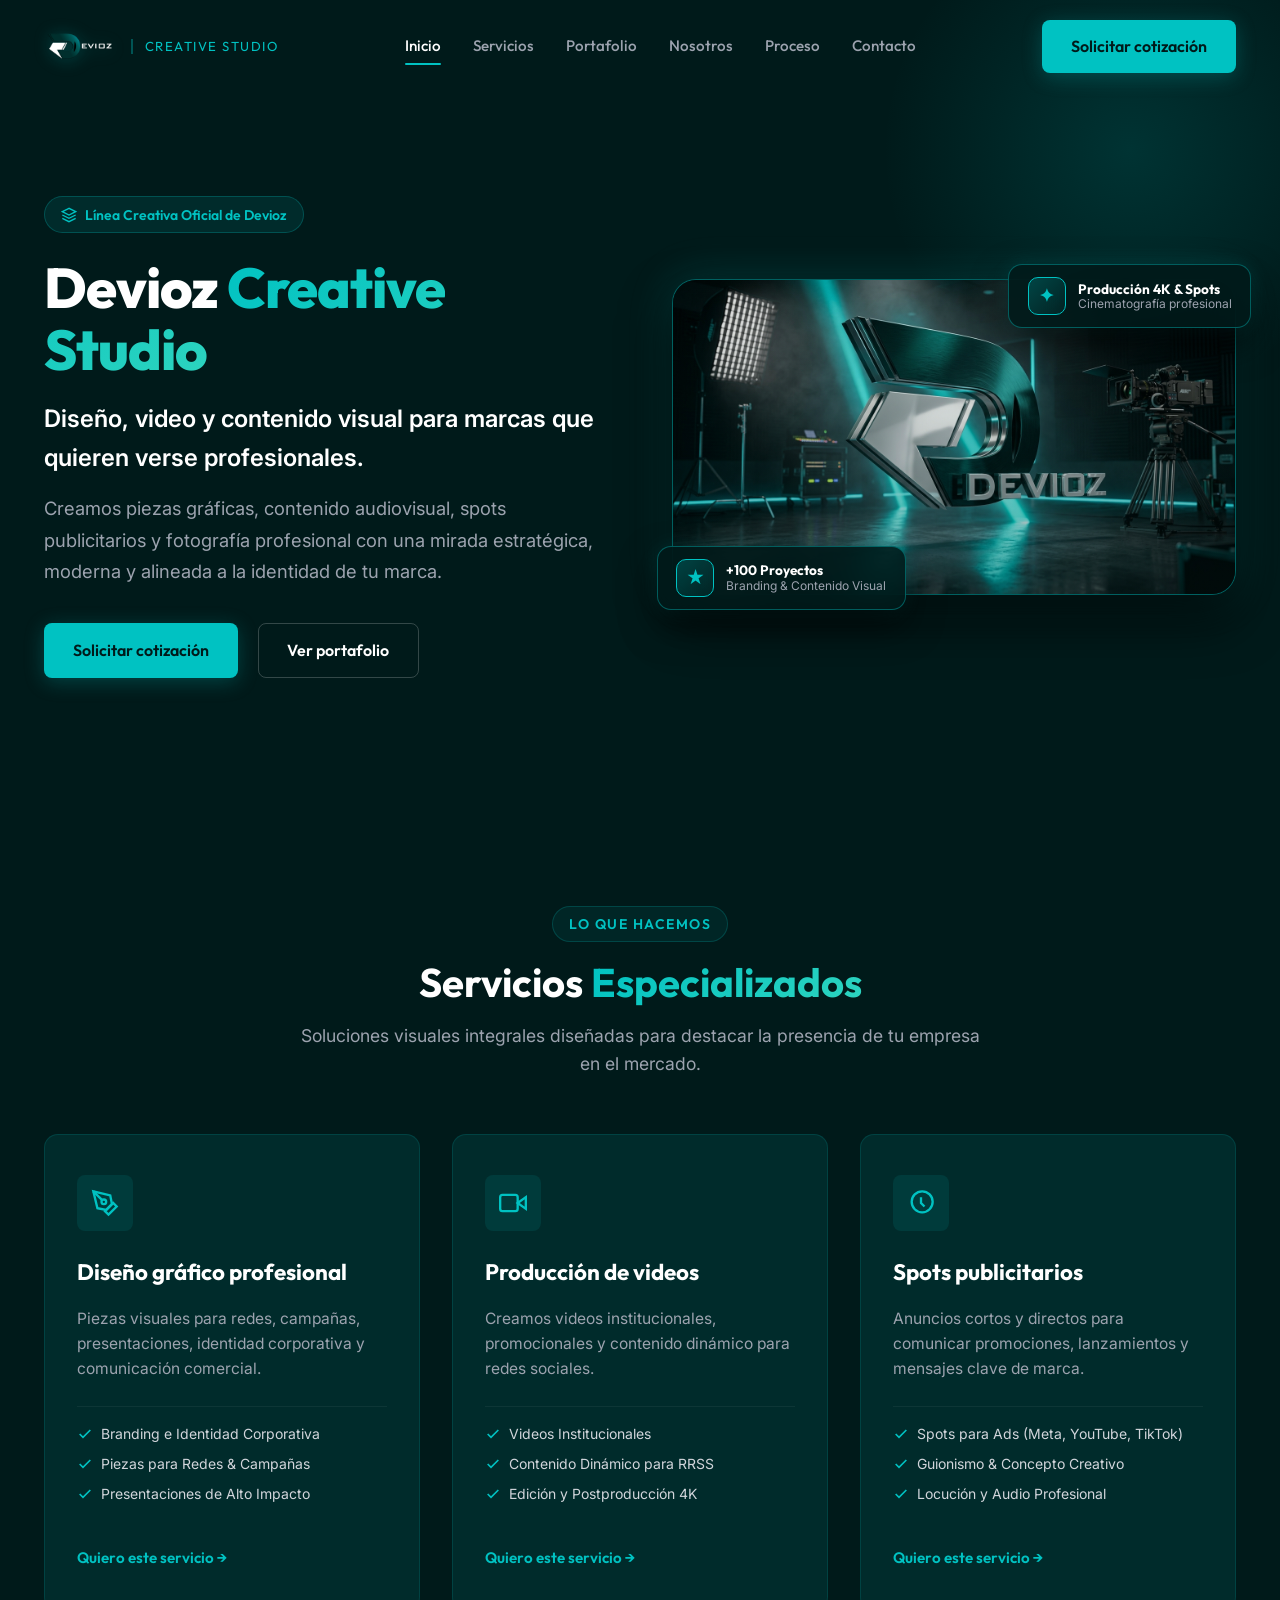
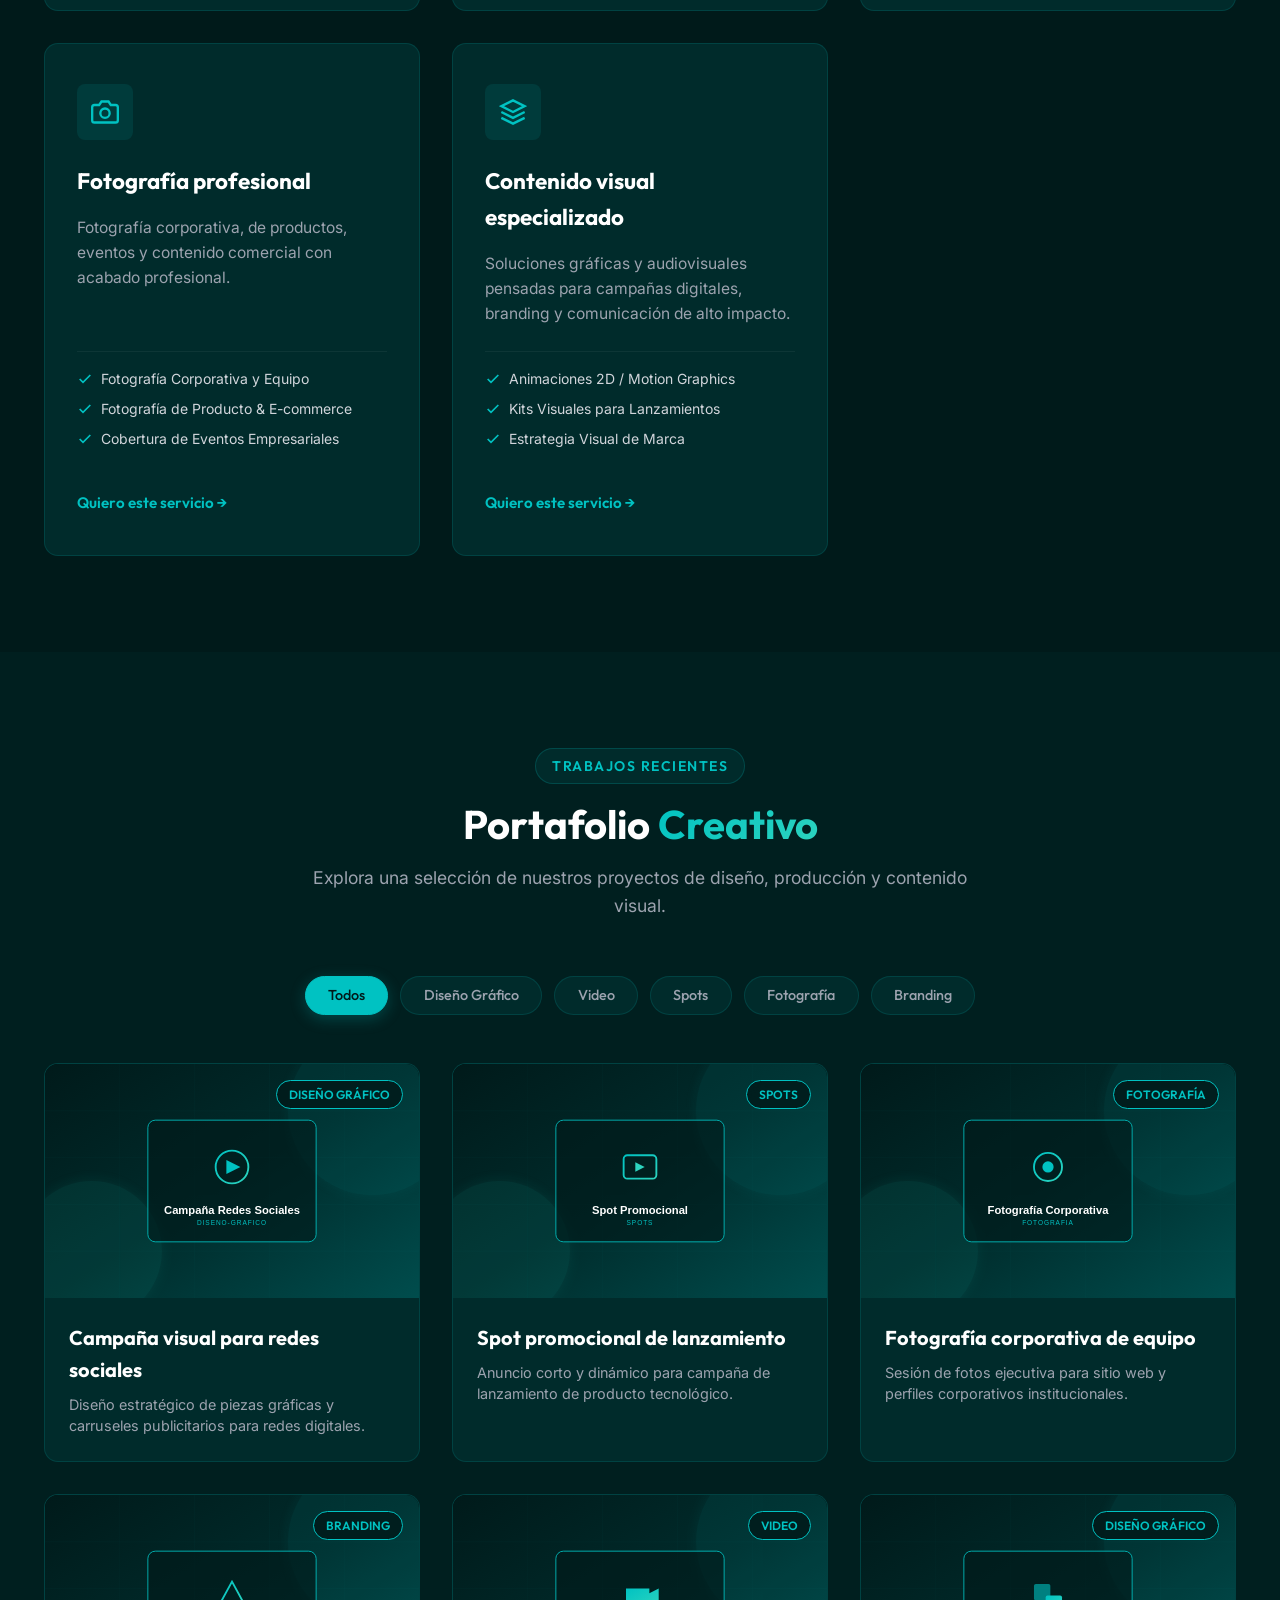
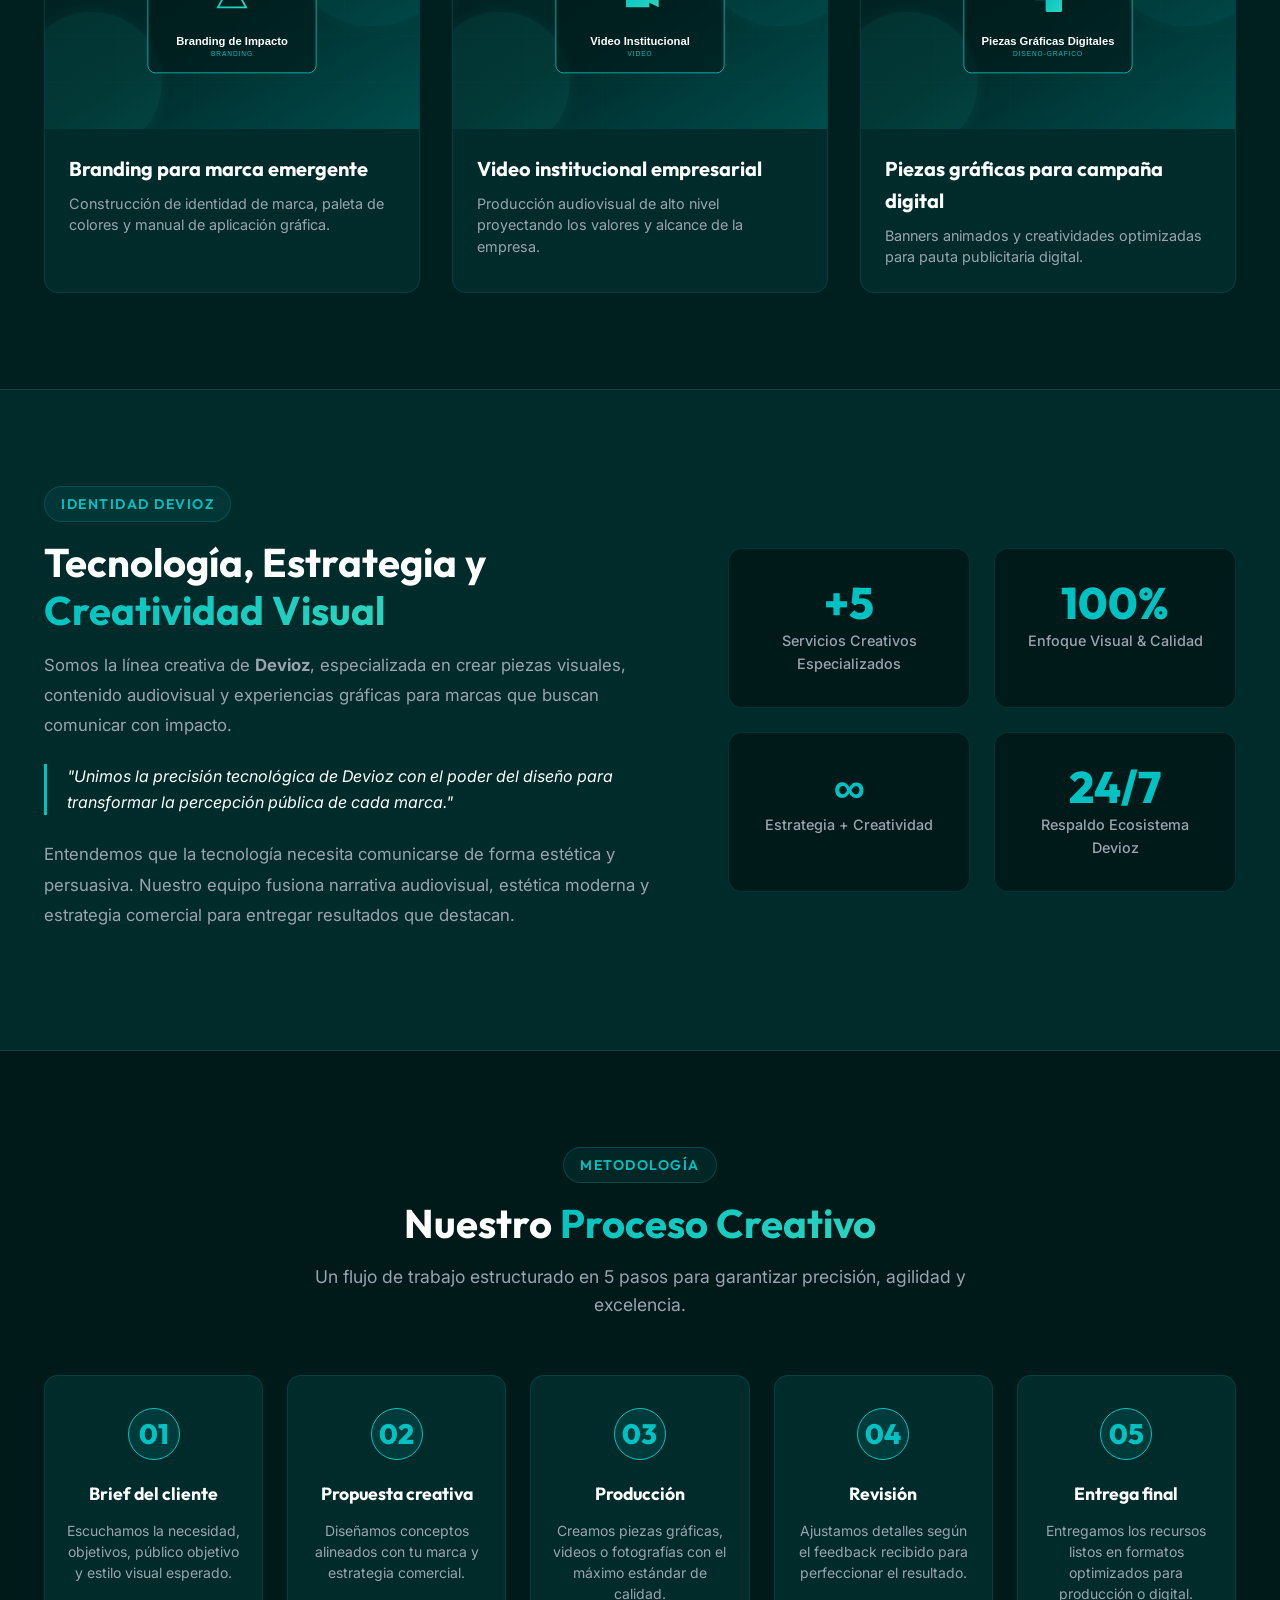
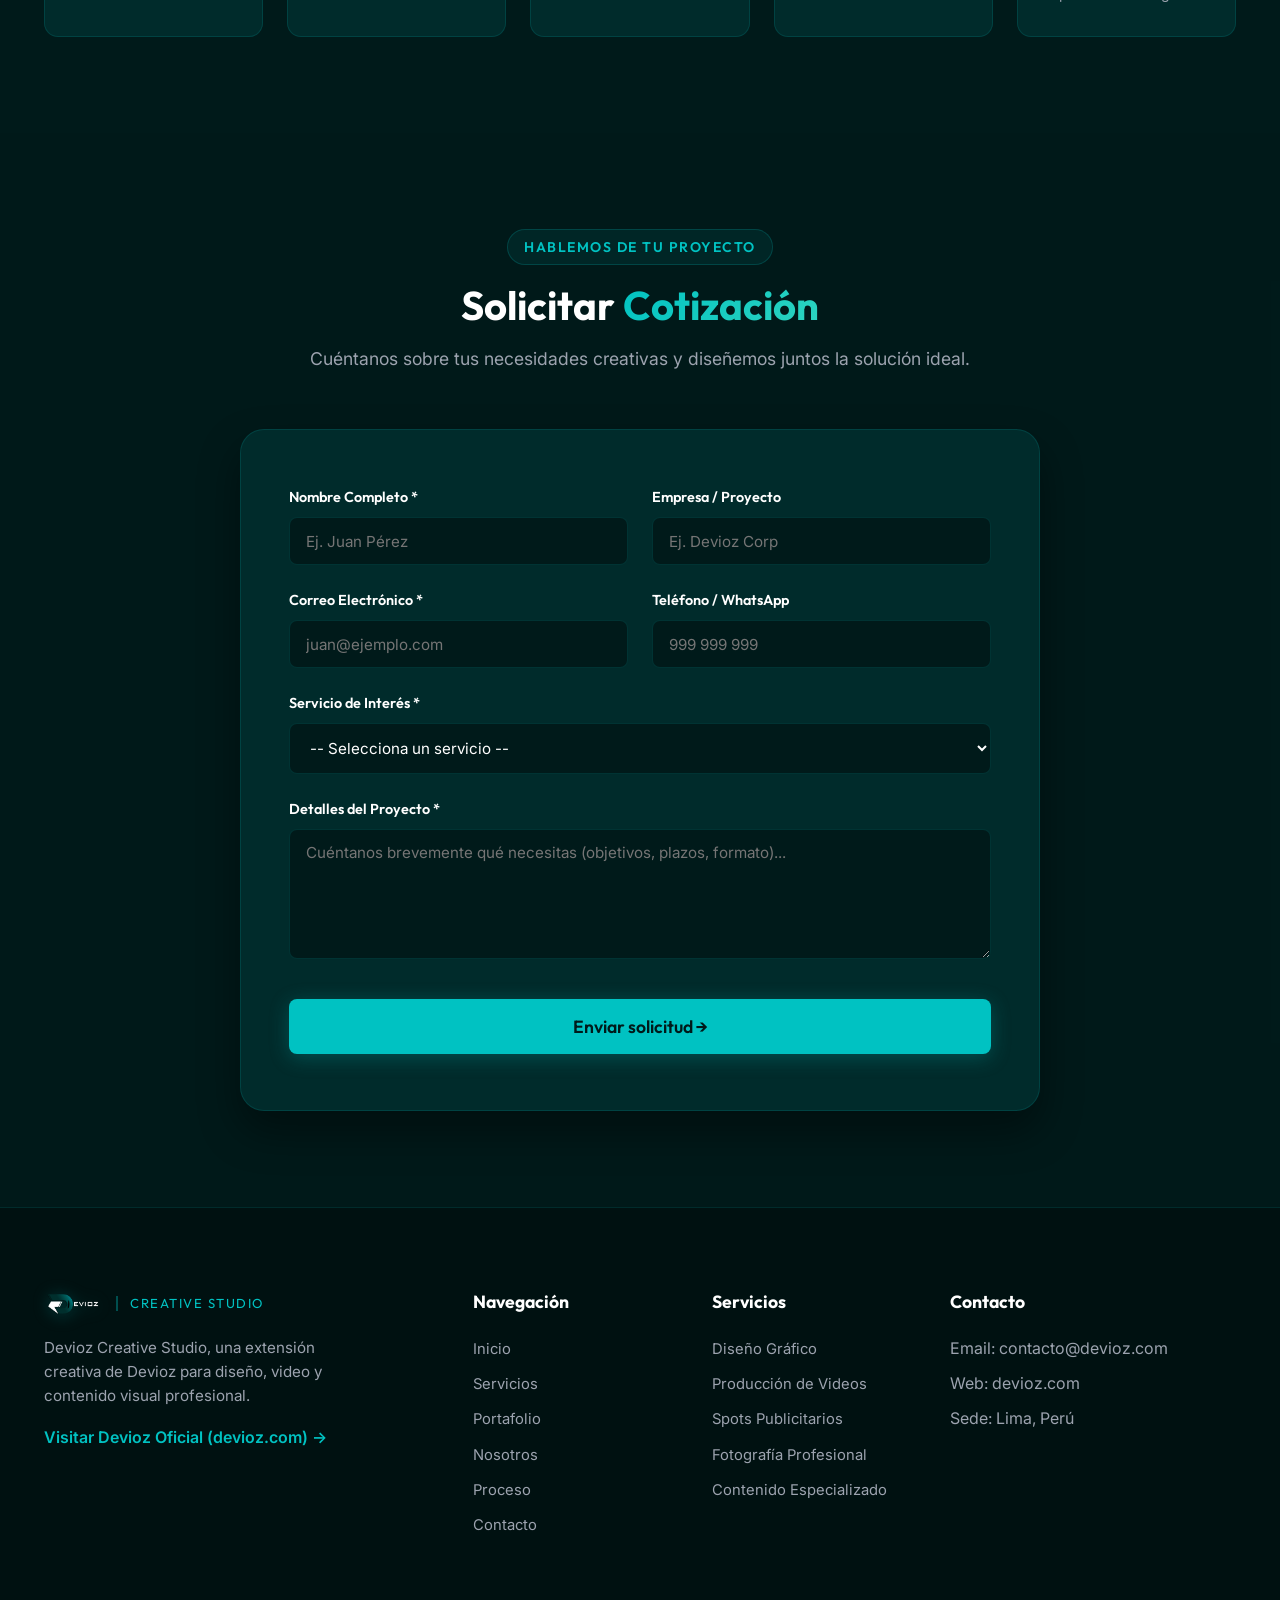
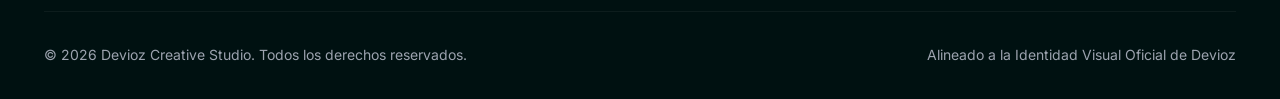
==== frontend/index.html @ a6c1cdb3 "feat: Initial commit - Devioz Creative Studio web platform, REST API and Admin panel" ====
<!DOCTYPE html>
<html lang="es">
<head>
  <meta charset="UTF-8">
  <meta name="viewport" content="width=device-width, initial-scale=1.0">
  <title>Devioz Creative Studio - Diseño, Video y Contenido Visual</title>

  <!-- SEO Meta Tags -->
  <meta name="description" content="Devioz Creative Studio: Línea creativa de Devioz especializada en diseño gráfico, producción de video, spots publicitarios y fotografía profesional para empresas.">
  <meta name="author" content="Devioz Creative Studio">
  
  <!-- Favicon -->
  <link rel="icon" type="image/png" href="assets/img/logo-devioz.png">
  <link rel="shortcut icon" type="image/png" href="assets/img/logo-devioz.png">
  <link rel="apple-touch-icon" href="assets/img/logo-devioz.png">

  <!-- Stylesheets -->
  <link rel="stylesheet" href="assets/css/style.css">
</head>
<body>

  <!-- HEADER / NAVEGACIÓN -->
  <header class="header" id="header">
    <div class="container nav-container">
      <a href="#inicio" class="logo" id="main-logo" aria-label="Devioz Creative Studio Inicio">
        <img src="assets/img/logo-devioz.png" alt="Devioz Logo" class="logo-img">
        <span class="logo-badge">Creative Studio</span>
      </a>

      <nav class="nav-menu" id="nav-menu">
        <a href="#inicio" class="nav-link active">Inicio</a>
        <a href="#servicios" class="nav-link">Servicios</a>
        <a href="#portafolio" class="nav-link">Portafolio</a>
        <a href="#nosotros" class="nav-link">Nosotros</a>
        <a href="#proceso" class="nav-link">Proceso</a>
        <a href="#contacto" class="nav-link">Contacto</a>
      </nav>

      <div class="nav-cta">
        <a href="#contacto" class="btn btn-primary" id="header-cta-btn">Solicitar cotización</a>
      </div>

      <button class="mobile-toggle" id="mobile-toggle" aria-label="Abrir menú de navegación" aria-expanded="false">
        &#9776;
      </button>
    </div>
  </header>

  <main>
    <!-- HERO PRINCIPAL -->
    <section class="hero" id="inicio">
      <div class="hero-glow"></div>
      <div class="container hero-grid">
        <div class="hero-content">
          <div class="hero-tag">
            <svg width="16" height="16" viewBox="0 0 24 24" fill="none" stroke="currentColor" stroke-width="2">
              <path d="M12 2L2 7l10 5 10-5-10-5zM2 17l10 5 10-5M2 12l10 5 10-5"/>
            </svg>
            Línea Creativa Oficial de Devioz
          </div>
          <h1 class="hero-title">
            Devioz <span>Creative Studio</span>
          </h1>
          <h2 class="hero-subtitle hero-subtitle-lead">
            Diseño, video y contenido visual para marcas que quieren verse profesionales.
          </h2>
          <p class="hero-description">
            Creamos piezas gráficas, contenido audiovisual, spots publicitarios y fotografía profesional con una mirada estratégica, moderna y alineada a la identidad de tu marca.
          </p>
          <div class="hero-buttons">
            <a href="#contacto" class="btn btn-primary" id="hero-quote-btn">Solicitar cotización</a>
            <a href="#portafolio" class="btn btn-secondary" id="hero-portfolio-btn">Ver portafolio</a>
          </div>
        </div>

        <div class="hero-visual">
          <div class="hero-card-preview">
            <img src="assets/img/hero-devioz-studio.jpg" alt="Devioz Creative Studio - Producción Audiovisual, Spots y Diseño" width="1280" height="720" loading="eager">
            <div class="hero-overlay-gradient"></div>
          </div>

          <div class="hero-floating-badge badge-top">
            <div class="badge-icon">✦</div>
            <div class="badge-text">
              <span class="badge-title">Producción 4K &amp; Spots</span>
              <span class="badge-sub">Cinematografía profesional</span>
            </div>
          </div>

          <div class="hero-floating-badge badge-bottom">
            <div class="badge-icon">★</div>
            <div class="badge-text">
              <span class="badge-title">+100 Proyectos</span>
              <span class="badge-sub">Branding &amp; Contenido Visual</span>
            </div>
          </div>
        </div>
      </div>
    </section>

    <!-- SECCIÓN SERVICIOS -->
    <section class="section" id="servicios">
      <div class="container">
        <div class="section-header">
          <span class="section-tag">Lo Que Hacemos</span>
          <h2 class="section-title">Servicios <span>Especializados</span></h2>
          <p class="section-subtitle">Soluciones visuales integrales diseñadas para destacar la presencia de tu empresa en el mercado.</p>
        </div>

        <div class="services-grid">
          <!-- Servicio 1 -->
          <article class="service-card" id="service-card-1">
            <div class="service-icon">
              <svg width="28" height="28" viewBox="0 0 24 24" fill="none" stroke="currentColor" stroke-width="2">
                <path d="M12 19l7-7 3 3-7 7-3-3z"/>
                <path d="M18 13l-1.5-7.5L2 2l3.5 14.5L13 18l5-5z"/>
                <path d="M2 2l7.586 7.586"/>
                <circle cx="11" cy="11" r="2"/>
              </svg>
            </div>
            <h3 class="service-title">Diseño gráfico profesional</h3>
            <p class="service-description">
              Piezas visuales para redes, campañas, presentaciones, identidad corporativa y comunicación comercial.
            </p>
            <ul class="service-benefits">
              <li>
                <svg width="16" height="16" viewBox="0 0 24 24" fill="none" stroke="currentColor" stroke-width="2.5"><polyline points="20 6 9 17 4 12"/></svg>
                Branding e Identidad Corporativa
              </li>
              <li>
                <svg width="16" height="16" viewBox="0 0 24 24" fill="none" stroke="currentColor" stroke-width="2.5"><polyline points="20 6 9 17 4 12"/></svg>
                Piezas para Redes & Campañas
              </li>
              <li>
                <svg width="16" height="16" viewBox="0 0 24 24" fill="none" stroke="currentColor" stroke-width="2.5"><polyline points="20 6 9 17 4 12"/></svg>
                Presentaciones de Alto Impacto
              </li>
            </ul>
            <a href="#contacto" class="service-action">
              Quiero este servicio &rarr;
            </a>
          </article>

          <!-- Servicio 2 -->
          <article class="service-card" id="service-card-2">
            <div class="service-icon">
              <svg width="28" height="28" viewBox="0 0 24 24" fill="none" stroke="currentColor" stroke-width="2">
                <polygon points="23 7 16 12 23 17 23 7"/>
                <rect x="1" y="5" width="15" height="14" rx="2" ry="2"/>
              </svg>
            </div>
            <h3 class="service-title">Producción de videos</h3>
            <p class="service-description">
              Creamos videos institucionales, promocionales y contenido dinámico para redes sociales.
            </p>
            <ul class="service-benefits">
              <li>
                <svg width="16" height="16" viewBox="0 0 24 24" fill="none" stroke="currentColor" stroke-width="2.5"><polyline points="20 6 9 17 4 12"/></svg>
                Videos Institucionales
              </li>
              <li>
                <svg width="16" height="16" viewBox="0 0 24 24" fill="none" stroke="currentColor" stroke-width="2.5"><polyline points="20 6 9 17 4 12"/></svg>
                Contenido Dinámico para RRSS
              </li>
              <li>
                <svg width="16" height="16" viewBox="0 0 24 24" fill="none" stroke="currentColor" stroke-width="2.5"><polyline points="20 6 9 17 4 12"/></svg>
                Edición y Postproducción 4K
              </li>
            </ul>
            <a href="#contacto" class="service-action">
              Quiero este servicio &rarr;
            </a>
          </article>

          <!-- Servicio 3 -->
          <article class="service-card" id="service-card-3">
            <div class="service-icon">
              <svg width="28" height="28" viewBox="0 0 24 24" fill="none" stroke="currentColor" stroke-width="2">
                <path d="M4 11a9 9 0 0 1 9-9 9 9 0 0 1 9 9 9 9 0 0 1-9 9 9 9 0 0 1-9-9z"/>
                <path d="M12 7v5l3 3"/>
              </svg>
            </div>
            <h3 class="service-title">Spots publicitarios</h3>
            <p class="service-description">
              Anuncios cortos y directos para comunicar promociones, lanzamientos y mensajes clave de marca.
            </p>
            <ul class="service-benefits">
              <li>
                <svg width="16" height="16" viewBox="0 0 24 24" fill="none" stroke="currentColor" stroke-width="2.5"><polyline points="20 6 9 17 4 12"/></svg>
                Spots para Ads (Meta, YouTube, TikTok)
              </li>
              <li>
                <svg width="16" height="16" viewBox="0 0 24 24" fill="none" stroke="currentColor" stroke-width="2.5"><polyline points="20 6 9 17 4 12"/></svg>
                Guionismo & Concepto Creativo
              </li>
              <li>
                <svg width="16" height="16" viewBox="0 0 24 24" fill="none" stroke="currentColor" stroke-width="2.5"><polyline points="20 6 9 17 4 12"/></svg>
                Locución y Audio Profesional
              </li>
            </ul>
            <a href="#contacto" class="service-action">
              Quiero este servicio &rarr;
            </a>
          </article>

          <!-- Servicio 4 -->
          <article class="service-card" id="service-card-4">
            <div class="service-icon">
              <svg width="28" height="28" viewBox="0 0 24 24" fill="none" stroke="currentColor" stroke-width="2">
                <path d="M23 19a2 2 0 0 1-2 2H3a2 2 0 0 1-2-2V8a2 2 0 0 1 2-2h4l2-3h6l2 3h4a2 2 0 0 1 2 2z"/>
                <circle cx="12" cy="13" r="4"/>
              </svg>
            </div>
            <h3 class="service-title">Fotografía profesional</h3>
            <p class="service-description">
              Fotografía corporativa, de productos, eventos y contenido comercial con acabado profesional.
            </p>
            <ul class="service-benefits">
              <li>
                <svg width="16" height="16" viewBox="0 0 24 24" fill="none" stroke="currentColor" stroke-width="2.5"><polyline points="20 6 9 17 4 12"/></svg>
                Fotografía Corporativa y Equipo
              </li>
              <li>
                <svg width="16" height="16" viewBox="0 0 24 24" fill="none" stroke="currentColor" stroke-width="2.5"><polyline points="20 6 9 17 4 12"/></svg>
                Fotografía de Producto & E-commerce
              </li>
              <li>
                <svg width="16" height="16" viewBox="0 0 24 24" fill="none" stroke="currentColor" stroke-width="2.5"><polyline points="20 6 9 17 4 12"/></svg>
                Cobertura de Eventos Empresariales
              </li>
            </ul>
            <a href="#contacto" class="service-action">
              Quiero este servicio &rarr;
            </a>
          </article>

          <!-- Servicio 5 -->
          <article class="service-card" id="service-card-5">
            <div class="service-icon">
              <svg width="28" height="28" viewBox="0 0 24 24" fill="none" stroke="currentColor" stroke-width="2">
                <polygon points="12 2 2 7 12 12 22 7 12 2"/>
                <polyline points="2 17 12 22 22 17"/>
                <polyline points="2 12 12 17 22 12"/>
              </svg>
            </div>
            <h3 class="service-title">Contenido visual especializado</h3>
            <p class="service-description">
              Soluciones gráficas y audiovisuales pensadas para campañas digitales, branding y comunicación de alto impacto.
            </p>
            <ul class="service-benefits">
              <li>
                <svg width="16" height="16" viewBox="0 0 24 24" fill="none" stroke="currentColor" stroke-width="2.5"><polyline points="20 6 9 17 4 12"/></svg>
                Animaciones 2D / Motion Graphics
              </li>
              <li>
                <svg width="16" height="16" viewBox="0 0 24 24" fill="none" stroke="currentColor" stroke-width="2.5"><polyline points="20 6 9 17 4 12"/></svg>
                Kits Visuales para Lanzamientos
              </li>
              <li>
                <svg width="16" height="16" viewBox="0 0 24 24" fill="none" stroke="currentColor" stroke-width="2.5"><polyline points="20 6 9 17 4 12"/></svg>
                Estrategia Visual de Marca
              </li>
            </ul>
            <a href="#contacto" class="service-action">
              Quiero este servicio &rarr;
            </a>
          </article>
        </div>
      </div>
    </section>

    <!-- SECCIÓN PORTAFOLIO -->
    <section class="section portfolio-section" id="portafolio">
      <div class="container">
        <div class="section-header">
          <span class="section-tag">Trabajos Recientes</span>
          <h2 class="section-title">Portafolio <span>Creativo</span></h2>
          <p class="section-subtitle">Explora una selección de nuestros proyectos de diseño, producción y contenido visual.</p>
        </div>

        <!-- Filtros de Categorías -->
        <div class="portfolio-filters">
          <button class="filter-btn active" data-filter="todos">Todos</button>
          <button class="filter-btn" data-filter="diseno-grafico">Diseño Gráfico</button>
          <button class="filter-btn" data-filter="video">Video</button>
          <button class="filter-btn" data-filter="spots">Spots</button>
          <button class="filter-btn" data-filter="fotografia">Fotografía</button>
          <button class="filter-btn" data-filter="branding">Branding</button>
        </div>

        <!-- Grilla de Proyectos -->
        <div class="portfolio-grid">
          <!-- Proyecto 1 -->
          <article class="portfolio-item" data-category="diseno-grafico" id="project-card-1">
            <div class="portfolio-img-wrapper">
              <img src="assets/img/portfolio/project-1.svg" alt="Campaña visual para redes sociales" width="800" height="500" loading="lazy">
              <span class="portfolio-badge">Diseño Gráfico</span>
            </div>
            <div class="portfolio-info">
              <h3 class="portfolio-title">Campaña visual para redes sociales</h3>
              <p class="portfolio-description">Diseño estratégico de piezas gráficas y carruseles publicitarios para redes digitales.</p>
            </div>
          </article>

          <!-- Proyecto 2 -->
          <article class="portfolio-item" data-category="spots" id="project-card-2">
            <div class="portfolio-img-wrapper">
              <img src="assets/img/portfolio/project-2.svg" alt="Spot promocional de lanzamiento" width="800" height="500" loading="lazy">
              <span class="portfolio-badge">Spots</span>
            </div>
            <div class="portfolio-info">
              <h3 class="portfolio-title">Spot promocional de lanzamiento</h3>
              <p class="portfolio-description">Anuncio corto y dinámico para campaña de lanzamiento de producto tecnológico.</p>
            </div>
          </article>

          <!-- Proyecto 3 -->
          <article class="portfolio-item" data-category="fotografia" id="project-card-3">
            <div class="portfolio-img-wrapper">
              <img src="assets/img/portfolio/project-3.svg" alt="Fotografía corporativa de equipo" width="800" height="500" loading="lazy">
              <span class="portfolio-badge">Fotografía</span>
            </div>
            <div class="portfolio-info">
              <h3 class="portfolio-title">Fotografía corporativa de equipo</h3>
              <p class="portfolio-description">Sesión de fotos ejecutiva para sitio web y perfiles corporativos institucionales.</p>
            </div>
          </article>

          <!-- Proyecto 4 -->
          <article class="portfolio-item" data-category="branding" id="project-card-4">
            <div class="portfolio-img-wrapper">
              <img src="assets/img/portfolio/project-4.svg" alt="Branding para marca emergente" width="800" height="500" loading="lazy">
              <span class="portfolio-badge">Branding</span>
            </div>
            <div class="portfolio-info">
              <h3 class="portfolio-title">Branding para marca emergente</h3>
              <p class="portfolio-description">Construcción de identidad de marca, paleta de colores y manual de aplicación gráfica.</p>
            </div>
          </article>

          <!-- Proyecto 5 -->
          <article class="portfolio-item" data-category="video" id="project-card-5">
            <div class="portfolio-img-wrapper">
              <img src="assets/img/portfolio/project-5.svg" alt="Video institucional empresarial" width="800" height="500" loading="lazy">
              <span class="portfolio-badge">Video</span>
            </div>
            <div class="portfolio-info">
              <h3 class="portfolio-title">Video institucional empresarial</h3>
              <p class="portfolio-description">Producción audiovisual de alto nivel proyectando los valores y alcance de la empresa.</p>
            </div>
          </article>

          <!-- Proyecto 6 -->
          <article class="portfolio-item" data-category="diseno-grafico" id="project-card-6">
            <div class="portfolio-img-wrapper">
              <img src="assets/img/portfolio/project-6.svg" alt="Piezas gráficas para campaña digital" width="800" height="500" loading="lazy">
              <span class="portfolio-badge">Diseño Gráfico</span>
            </div>
            <div class="portfolio-info">
              <h3 class="portfolio-title">Piezas gráficas para campaña digital</h3>
              <p class="portfolio-description">Banners animados y creatividades optimizadas para pauta publicitaria digital.</p>
            </div>
          </article>
        </div>
      </div>
    </section>

    <!-- SECCIÓN NOSOTROS -->
    <section class="section about" id="nosotros">
      <div class="container about-grid">
        <div class="about-text">
          <span class="section-tag">Identidad Devioz</span>
          <h2 class="section-title">Tecnología, Estrategia y <span>Creatividad Visual</span></h2>
          <p>
            Somos la línea creativa de <strong>Devioz</strong>, especializada en crear piezas visuales, contenido audiovisual y experiencias gráficas para marcas que buscan comunicar con impacto.
          </p>
          <div class="about-highlight">
            "Unimos la precisión tecnológica de Devioz con el poder del diseño para transformar la percepción pública de cada marca."
          </div>
          <p>
            Entendemos que la tecnología necesita comunicarse de forma estética y persuasiva. Nuestro equipo fusiona narrativa audiovisual, estética moderna y estrategia comercial para entregar resultados que destacan.
          </p>
        </div>

        <div class="stats-grid">
          <div class="stat-card">
            <div class="stat-number">+5</div>
            <div class="stat-label">Servicios Creativos Especializados</div>
          </div>
          <div class="stat-card">
            <div class="stat-number">100%</div>
            <div class="stat-label">Enfoque Visual & Calidad</div>
          </div>
          <div class="stat-card">
            <div class="stat-number">&infin;</div>
            <div class="stat-label">Estrategia + Creatividad</div>
          </div>
          <div class="stat-card">
            <div class="stat-number">24/7</div>
            <div class="stat-label">Respaldo Ecosistema Devioz</div>
          </div>
        </div>
      </div>
    </section>

    <!-- SECCIÓN PROCESO DE TRABAJO -->
    <section class="section" id="proceso">
      <div class="container">
        <div class="section-header">
          <span class="section-tag">Metodología</span>
          <h2 class="section-title">Nuestro <span>Proceso Creativo</span></h2>
          <p class="section-subtitle">Un flujo de trabajo estructurado en 5 pasos para garantizar precisión, agilidad y excelencia.</p>
        </div>

        <div class="process-steps">
          <!-- Paso 1 -->
          <article class="process-step" id="step-1">
            <div class="step-num">01</div>
            <h3 class="step-title">Brief del cliente</h3>
            <p class="step-description">Escuchamos la necesidad, objetivos, público objetivo y estilo visual esperado.</p>
          </article>

          <!-- Paso 2 -->
          <article class="process-step" id="step-2">
            <div class="step-num">02</div>
            <h3 class="step-title">Propuesta creativa</h3>
            <p class="step-description">Diseñamos conceptos alineados con tu marca y estrategia comercial.</p>
          </article>

          <!-- Paso 3 -->
          <article class="process-step" id="step-3">
            <div class="step-num">03</div>
            <h3 class="step-title">Producción</h3>
            <p class="step-description">Creamos piezas gráficas, videos o fotografías con el máximo estándar de calidad.</p>
          </article>

          <!-- Paso 4 -->
          <article class="process-step" id="step-4">
            <div class="step-num">04</div>
            <h3 class="step-title">Revisión</h3>
            <p class="step-description">Ajustamos detalles según el feedback recibido para perfeccionar el resultado.</p>
          </article>

          <!-- Paso 5 -->
          <article class="process-step" id="step-5">
            <div class="step-num">05</div>
            <h3 class="step-title">Entrega final</h3>
            <p class="step-description">Entregamos los recursos listos en formatos optimizados para producción o digital.</p>
          </article>
        </div>
      </div>
    </section>

    <!-- SECCIÓN CONTACTO / COTIZACIÓN -->
    <section class="section contact-section" id="contacto">
      <div class="container">
        <div class="section-header">
          <span class="section-tag">Hablemos de tu Proyecto</span>
          <h2 class="section-title">Solicitar <span>Cotización</span></h2>
          <p class="section-subtitle">Cuéntanos sobre tus necesidades creativas y diseñemos juntos la solución ideal.</p>
        </div>

        <div class="contact-wrapper">
          <form id="contactForm" novalidate>
            <div class="form-grid">
              <div class="form-group">
                <label for="nombre">Nombre Completo *</label>
                <input type="text" id="nombre" name="nombre" class="form-control" placeholder="Ej. Juan Pérez" required>
              </div>

              <div class="form-group">
                <label for="empresa">Empresa / Proyecto</label>
                <input type="text" id="empresa" name="empresa" class="form-control" placeholder="Ej. Devioz Corp">
              </div>

              <div class="form-group">
                <label for="email">Correo Electrónico *</label>
                <input type="email" id="email" name="email" class="form-control" placeholder="juan@ejemplo.com" required>
              </div>

              <div class="form-group">
                <label for="telefono">Teléfono / WhatsApp</label>
                <input type="tel" id="telefono" name="telefono" class="form-control" placeholder="999 999 999" maxlength="9" inputmode="numeric" autocomplete="tel">
              </div>

              <div class="form-group full-width">
                <label for="servicio">Servicio de Interés *</label>
                <select id="servicio" name="servicio" class="form-control" required>
                  <option value="" disabled selected>-- Selecciona un servicio --</option>
                  <option value="diseno-grafico">Diseño gráfico profesional</option>
                  <option value="produccion-videos">Producción de videos</option>
                  <option value="spots-publicitarios">Spots publicitarios</option>
                  <option value="fotografia-profesional">Fotografía profesional</option>
                  <option value="contenido-especializado">Contenido visual especializado</option>
                </select>
              </div>

              <div class="form-group full-width">
                <label for="mensaje">Detalles del Proyecto *</label>
                <textarea id="mensaje" name="mensaje" class="form-control" placeholder="Cuéntanos brevemente qué necesitas (objetivos, plazos, formato)..." required></textarea>
              </div>

              <div id="formFeedback" class="form-feedback"></div>

              <div class="form-group full-width form-actions">
                <button type="submit" class="btn btn-primary btn-submit" id="submit-form-btn">
                  Enviar solicitud &rarr;
                </button>
              </div>
            </div>
          </form>
        </div>
      </div>
    </section>
  </main>

  <!-- FOOTER -->
  <footer class="footer">
    <div class="container">
      <div class="footer-grid">
        <div class="footer-about">
          <a href="#inicio" class="logo">
            <img src="assets/img/logo-devioz.png" alt="Devioz Logo" class="logo-img" style="height: 32px;">
            <span class="logo-badge">Creative Studio</span>
          </a>
          <p>
            Devioz Creative Studio, una extensión creativa de Devioz para diseño, video y contenido visual profesional.
          </p>
          <a href="https://devioz.com/" target="_blank" rel="noopener noreferrer" class="footer-external">
            Visitar Devioz Oficial (devioz.com) &rarr;
          </a>
        </div>

        <div>
          <h4 class="footer-title">Navegación</h4>
          <ul class="footer-links">
            <li><a href="#inicio">Inicio</a></li>
            <li><a href="#servicios">Servicios</a></li>
            <li><a href="#portafolio">Portafolio</a></li>
            <li><a href="#nosotros">Nosotros</a></li>
            <li><a href="#proceso">Proceso</a></li>
            <li><a href="#contacto">Contacto</a></li>
          </ul>
        </div>

        <div>
          <h4 class="footer-title">Servicios</h4>
          <ul class="footer-links">
            <li><a href="#servicios">Diseño Gráfico</a></li>
            <li><a href="#servicios">Producción de Videos</a></li>
            <li><a href="#servicios">Spots Publicitarios</a></li>
            <li><a href="#servicios">Fotografía Profesional</a></li>
            <li><a href="#servicios">Contenido Especializado</a></li>
          </ul>
        </div>

        <div>
          <h4 class="footer-title">Contacto</h4>
          <ul class="footer-links">
            <li class="footer-contact-item">Email: contacto@devioz.com</li>
            <li class="footer-contact-item">Web: devioz.com</li>
            <li class="footer-contact-item">Sede: Lima, Perú</li>
          </ul>
        </div>
      </div>

      <div class="footer-bottom">
        <p>&copy; 2026 Devioz Creative Studio. Todos los derechos reservados.</p>
        <p>Alineado a la Identidad Visual Oficial de Devioz</p>
      </div>
    </div>
  </footer>

  <!-- Scripts -->
  <script src="assets/js/main.js"></script>
</body>
</html>
---- frontend/assets/css/style.css ----
/* ==========================================================================
   DEVIOZ CREATIVE STUDIO - STYLESHEET (FASE 2 FRONTEND)
   Palette: Devioz Official Brand Spectrum
   ========================================================================== */

@import url('https://fonts.googleapis.com/css2?family=Outfit:wght@300;400;500;600;700;800&family=Inter:wght@300;400;500;600;700&display=swap');

/* --- CSS VARIABLES & BRAND TOKENS --- */
:root {
  --devioz-primary: #00c2c2;
  --devioz-primary-hover: #00d4d4;
  --devioz-primary-glow: rgba(0, 194, 194, 0.25);
  
  --devioz-dark: #001a1a;
  --devioz-dark-secondary: #002b2b;
  --devioz-teal-deep: #004d4d;
  --devioz-teal: #14b8a6;
  --devioz-teal-light: #2dd4bf;
  
  --devioz-bg-soft: #f0fafa;
  --devioz-bg-light: #e6ffff;
  --devioz-bg-muted: #ccfafa;
  
  --devioz-white: #ffffff;
  --devioz-gray: #9ca3af;
  --devioz-gray-dark: #4b5563;
  --devioz-border-dark: rgba(0, 194, 194, 0.15);

  --font-heading: 'Outfit', -apple-system, BlinkMacSystemFont, sans-serif;
  --font-body: 'Inter', -apple-system, BlinkMacSystemFont, sans-serif;

  --transition-fast: 0.2s cubic-bezier(0.4, 0, 0.2, 1);
  --transition-normal: 0.3s cubic-bezier(0.4, 0, 0.2, 1);
  --radius-sm: 8px;
  --radius-md: 14px;
  --radius-lg: 24px;

  --container-max: 1240px;
}

/* --- RESET & BASE STYLES --- */
*, *::before, *::after {
  box-sizing: border-box;
  margin: 0;
  padding: 0;
}

html {
  scroll-behavior: smooth;
  font-size: 16px;
}

body {
  font-family: var(--font-body);
  background-color: var(--devioz-dark);
  color: var(--devioz-white);
  line-height: 1.6;
  overflow-x: hidden;
  -webkit-font-smoothing: antialiased;
}

img {
  max-width: 100%;
  height: auto;
  display: block;
}

a {
  color: inherit;
  text-decoration: none;
  transition: var(--transition-fast);
}

ul {
  list-style: none;
}

/* --- REUSABLE CONTAINER & UTILITIES --- */
.container {
  width: 100%;
  max-width: var(--container-max);
  margin: 0 auto;
  padding: 0 1.5rem;
}

.section {
  padding: 6rem 0;
  position: relative;
}

.section-header {
  text-align: center;
  max-width: 700px;
  margin: 0 auto 3.5rem auto;
}

.section-tag {
  display: inline-block;
  font-family: var(--font-heading);
  font-size: 0.875rem;
  font-weight: 600;
  text-transform: uppercase;
  letter-spacing: 1.5px;
  color: var(--devioz-primary);
  background: rgba(0, 194, 194, 0.08);
  border: 1px solid rgba(0, 194, 194, 0.2);
  padding: 0.35rem 1rem;
  border-radius: 50px;
  margin-bottom: 1rem;
}

.section-title {
  font-family: var(--font-heading);
  font-size: 2.5rem;
  font-weight: 700;
  line-height: 1.2;
  margin-bottom: 1rem;
  color: var(--devioz-white);
}

.section-title span {
  color: var(--devioz-primary);
  background: linear-gradient(135deg, var(--devioz-primary), var(--devioz-teal-light));
  -webkit-background-clip: text;
  -webkit-text-fill-color: transparent;
}

.section-subtitle {
  color: var(--devioz-gray);
  font-size: 1.1rem;
}

/* --- BUTTONS --- */
.btn {
  display: inline-flex;
  align-items: center;
  justify-content: center;
  gap: 0.6rem;
  padding: 0.85rem 1.8rem;
  font-family: var(--font-heading);
  font-size: 1rem;
  font-weight: 600;
  border-radius: var(--radius-sm);
  cursor: pointer;
  transition: var(--transition-normal);
  border: none;
  text-align: center;
}

.btn-primary {
  background-color: var(--devioz-primary);
  color: var(--devioz-dark);
  box-shadow: 0 4px 20px var(--devioz-primary-glow);
}

.btn-primary:hover {
  background-color: var(--devioz-primary-hover);
  transform: translateY(-2px);
  box-shadow: 0 8px 25px rgba(0, 194, 194, 0.4);
}

.btn-secondary {
  background-color: transparent;
  color: var(--devioz-white);
  border: 1px solid rgba(255, 255, 255, 0.2);
}

.btn-secondary:hover {
  border-color: var(--devioz-primary);
  color: var(--devioz-primary);
  background: rgba(0, 194, 194, 0.05);
  transform: translateY(-2px);
}

/* --- HEADER & NAVIGATION --- */
.header {
  position: fixed;
  top: 0;
  left: 0;
  width: 100%;
  z-index: 1000;
  transition: var(--transition-normal);
  padding: 1.25rem 0;
}

.header.scrolled {
  background: rgba(0, 26, 26, 0.85);
  backdrop-filter: blur(16px);
  -webkit-backdrop-filter: blur(16px);
  border-bottom: 1px solid var(--devioz-border-dark);
  padding: 0.85rem 0;
}

.nav-container {
  display: flex;
  align-items: center;
  justify-content: space-between;
}

.logo {
  font-family: var(--font-heading);
  font-size: 1.4rem;
  font-weight: 800;
  color: var(--devioz-white);
  display: flex;
  align-items: center;
  gap: 0.6rem;
  text-decoration: none;
}

.logo-img {
  height: 40px;
  width: auto;
  max-width: 170px;
  object-fit: contain;
  display: block;
  filter: drop-shadow(0 2px 8px rgba(0, 194, 194, 0.25));
  transition: transform var(--transition-normal);
}

.logo:hover .logo-img {
  transform: scale(1.04);
}

.logo-badge {
  font-family: var(--font-heading);
  font-size: 0.82rem;
  font-weight: 600;
  text-transform: uppercase;
  letter-spacing: 1.5px;
  color: var(--devioz-primary);
  border-left: 2px solid rgba(0, 194, 194, 0.35);
  padding-left: 0.75rem;
  margin-left: 0.2rem;
  display: inline-block;
  line-height: 1.2;
}

.logo-dot {
  width: 10px;
  height: 10px;
  background-color: var(--devioz-primary);
  border-radius: 50%;
  box-shadow: 0 0 10px var(--devioz-primary);
}

.logo span {
  color: var(--devioz-primary);
  font-weight: 400;
}

.nav-menu {
  display: flex;
  align-items: center;
  gap: 2rem;
}

.nav-link {
  font-family: var(--font-heading);
  font-size: 0.95rem;
  font-weight: 500;
  color: var(--devioz-gray);
  position: relative;
  padding: 0.4rem 0;
}

.nav-link:hover,
.nav-link.active {
  color: var(--devioz-white);
}

.nav-link::after {
  content: '';
  position: absolute;
  bottom: 0;
  left: 0;
  width: 0;
  height: 2px;
  background: var(--devioz-primary);
  transition: var(--transition-normal);
  border-radius: 2px;
}

.nav-link:hover::after,
.nav-link.active::after {
  width: 100%;
}

.nav-cta {
  display: flex;
  align-items: center;
  gap: 1rem;
}

.mobile-toggle {
  display: none;
  background: transparent;
  border: none;
  color: var(--devioz-white);
  font-size: 1.5rem;
  cursor: pointer;
}

/* --- HERO SECTION --- */
.hero {
  padding-top: 10rem;
  padding-bottom: 6rem;
  min-height: 90vh;
  display: flex;
  align-items: center;
  position: relative;
  overflow: hidden;
}

.hero-glow {
  position: absolute;
  width: 500px;
  height: 500px;
  background: radial-gradient(circle, rgba(0, 194, 194, 0.15) 0%, rgba(0, 26, 26, 0) 70%);
  top: -100px;
  right: -100px;
  border-radius: 50%;
  pointer-events: none;
}

.hero-grid {
  display: grid;
  grid-template-columns: 1fr 1fr;
  gap: 4rem;
  align-items: center;
}

.hero-content {
  max-width: 600px;
}

.hero-tag {
  display: inline-flex;
  align-items: center;
  gap: 0.5rem;
  font-family: var(--font-heading);
  font-size: 0.875rem;
  font-weight: 600;
  color: var(--devioz-primary);
  background: rgba(0, 194, 194, 0.1);
  border: 1px solid rgba(0, 194, 194, 0.25);
  padding: 0.4rem 1rem;
  border-radius: 50px;
  margin-bottom: 1.5rem;
}

.hero-title {
  font-family: var(--font-heading);
  font-size: 3.5rem;
  font-weight: 800;
  line-height: 1.1;
  margin-bottom: 1.25rem;
  letter-spacing: -1px;
}

.hero-title span {
  background: linear-gradient(135deg, var(--devioz-primary) 0%, var(--devioz-teal-light) 100%);
  -webkit-background-clip: text;
  -webkit-text-fill-color: transparent;
}

.hero-description {
  font-size: 1.15rem;
  color: var(--devioz-gray);
  margin-bottom: 2.25rem;
  line-height: 1.7;
}

.hero-buttons {
  display: flex;
  gap: 1.25rem;
  flex-wrap: wrap;
}

.hero-visual {
  position: relative;
}

.hero-card-preview {
  position: relative;
  border-radius: var(--radius-lg, 20px);
  overflow: hidden;
  border: 1px solid rgba(0, 194, 194, 0.35);
  box-shadow: 0 25px 50px rgba(0, 0, 0, 0.7), 0 0 45px rgba(0, 194, 194, 0.2);
  background: var(--devioz-dark-secondary);
}

.hero-card-preview img {
  width: 100%;
  height: auto;
  display: block;
  object-fit: cover;
  transition: transform 0.6s cubic-bezier(0.16, 1, 0.3, 1);
}

.hero-card-preview:hover img {
  transform: scale(1.03);
}

.hero-overlay-gradient {
  position: absolute;
  inset: 0;
  background: linear-gradient(180deg, rgba(0, 26, 26, 0.05) 0%, rgba(0, 26, 26, 0.35) 100%);
  pointer-events: none;
}

.hero-floating-badge {
  position: absolute;
  display: flex;
  align-items: center;
  gap: 0.75rem;
  background: rgba(0, 26, 26, 0.88);
  backdrop-filter: blur(16px);
  -webkit-backdrop-filter: blur(16px);
  border: 1px solid rgba(0, 194, 194, 0.4);
  padding: 0.75rem 1.15rem;
  border-radius: 14px;
  box-shadow: 0 15px 35px rgba(0, 0, 0, 0.6), 0 0 20px rgba(0, 194, 194, 0.15);
  z-index: 2;
  transition: transform 0.3s ease, box-shadow 0.3s ease;
  animation: floatBadge 4s ease-in-out infinite alternate;
}

.hero-floating-badge:hover {
  transform: translateY(-4px);
  box-shadow: 0 20px 40px rgba(0, 0, 0, 0.75), 0 0 25px rgba(0, 194, 194, 0.3);
}

.badge-top {
  top: -15px;
  right: -15px;
}

.badge-bottom {
  bottom: -15px;
  left: -15px;
  animation-delay: 2s;
}

@keyframes floatBadge {
  0% { transform: translateY(0); }
  100% { transform: translateY(-7px); }
}

.badge-icon {
  width: 38px;
  height: 38px;
  border-radius: 10px;
  background: linear-gradient(135deg, rgba(0, 194, 194, 0.25), rgba(0, 194, 194, 0.05));
  border: 1px solid var(--devioz-primary);
  display: flex;
  align-items: center;
  justify-content: center;
  color: var(--devioz-primary);
  font-size: 1.15rem;
  font-weight: bold;
}

.badge-text {
  display: flex;
  flex-direction: column;
}

.badge-title {
  font-family: var(--font-heading);
  font-size: 0.85rem;
  font-weight: 700;
  color: var(--devioz-white);
  line-height: 1.2;
}

.badge-sub {
  font-size: 0.75rem;
  color: var(--devioz-gray);
  line-height: 1.2;
}

@media (max-width: 992px) {
  .badge-top {
    top: -10px;
    right: 0;
  }
  .badge-bottom {
    bottom: -10px;
    left: 0;
  }
}

@media (max-width: 576px) {
  .hero-floating-badge {
    padding: 0.5rem 0.8rem;
    gap: 0.5rem;
  }
  .badge-icon {
    width: 30px;
    height: 30px;
    font-size: 0.95rem;
  }
  .badge-title {
    font-size: 0.75rem;
  }
  .badge-sub {
    font-size: 0.65rem;
  }
}

/* --- SERVICES SECTION --- */
.services-grid {
  display: grid;
  grid-template-columns: repeat(3, 1fr);
  gap: 2rem;
}

.service-card {
  background: var(--devioz-dark-secondary);
  border: 1px solid var(--devioz-border-dark);
  border-radius: var(--radius-md);
  padding: 2.5rem 2rem;
  transition: var(--transition-normal);
  display: flex;
  flex-direction: column;
  position: relative;
  overflow: hidden;
}

.service-card::before {
  content: '';
  position: absolute;
  top: 0;
  left: 0;
  width: 100%;
  height: 3px;
  background: linear-gradient(90deg, var(--devioz-primary), var(--devioz-teal-light));
  opacity: 0;
  transition: var(--transition-normal);
}

.service-card:hover {
  transform: translateY(-6px);
  border-color: rgba(0, 194, 194, 0.4);
  box-shadow: 0 15px 30px rgba(0, 0, 0, 0.4), 0 0 20px rgba(0, 194, 194, 0.1);
}

.service-card:hover::before {
  opacity: 1;
}

.service-icon {
  width: 56px;
  height: 56px;
  background: rgba(0, 194, 194, 0.1);
  border-radius: var(--radius-sm);
  display: flex;
  align-items: center;
  justify-content: center;
  color: var(--devioz-primary);
  font-size: 1.6rem;
  margin-bottom: 1.5rem;
}

.service-title {
  font-family: var(--font-heading);
  font-size: 1.4rem;
  font-weight: 700;
  margin-bottom: 1rem;
  color: var(--devioz-white);
}

.service-description {
  color: var(--devioz-gray);
  font-size: 0.975rem;
  margin-bottom: 1.5rem;
  flex-grow: 1;
}

.service-benefits {
  margin-bottom: 2rem;
  border-top: 1px solid rgba(255, 255, 255, 0.05);
  padding-top: 1rem;
}

.service-benefits li {
  display: flex;
  align-items: center;
  gap: 0.5rem;
  font-size: 0.875rem;
  color: #d1d5db;
  margin-bottom: 0.5rem;
}

.service-benefits li svg {
  color: var(--devioz-primary);
  flex-shrink: 0;
}

.service-action {
  font-family: var(--font-heading);
  font-weight: 600;
  font-size: 0.95rem;
  color: var(--devioz-primary);
  display: inline-flex;
  align-items: center;
  gap: 0.4rem;
  margin-top: auto;
}

.service-action:hover {
  gap: 0.7rem;
  color: var(--devioz-teal-light);
}

/* --- PORTFOLIO SECTION --- */
.portfolio-filters {
  display: flex;
  justify-content: center;
  gap: 0.75rem;
  flex-wrap: wrap;
  margin-bottom: 3rem;
}

.filter-btn {
  background: var(--devioz-dark-secondary);
  border: 1px solid var(--devioz-border-dark);
  color: var(--devioz-gray);
  padding: 0.6rem 1.4rem;
  border-radius: 50px;
  font-family: var(--font-heading);
  font-size: 0.9rem;
  font-weight: 500;
  cursor: pointer;
  transition: var(--transition-normal);
}

.filter-btn:hover,
.filter-btn.active {
  background: var(--devioz-primary);
  color: var(--devioz-dark);
  border-color: var(--devioz-primary);
  box-shadow: 0 4px 15px var(--devioz-primary-glow);
}

.portfolio-grid {
  display: grid;
  grid-template-columns: repeat(3, 1fr);
  gap: 2rem;
}

.portfolio-item {
  background: var(--devioz-dark-secondary);
  border-radius: var(--radius-md);
  overflow: hidden;
  border: 1px solid var(--devioz-border-dark);
  transition: var(--transition-normal);
  display: flex;
  flex-direction: column;
}

.portfolio-item.hidden {
  display: none;
}

.portfolio-item:hover {
  transform: translateY(-6px);
  border-color: var(--devioz-primary);
  box-shadow: 0 12px 30px rgba(0, 0, 0, 0.5), 0 0 20px rgba(0, 194, 194, 0.15);
}

.portfolio-img-wrapper {
  position: relative;
  width: 100%;
  aspect-ratio: 16 / 10;
  overflow: hidden;
  background: #001212;
}

.portfolio-img-wrapper img {
  width: 100%;
  height: 100%;
  object-fit: cover;
  transition: transform 0.5s ease;
}

.portfolio-item:hover .portfolio-img-wrapper img {
  transform: scale(1.08);
}

.portfolio-badge {
  position: absolute;
  top: 1rem;
  right: 1rem;
  background: rgba(0, 26, 26, 0.85);
  backdrop-filter: blur(8px);
  border: 1px solid var(--devioz-primary);
  color: var(--devioz-primary);
  font-family: var(--font-heading);
  font-size: 0.75rem;
  font-weight: 600;
  padding: 0.25rem 0.75rem;
  border-radius: 50px;
  text-transform: uppercase;
}

.portfolio-info {
  padding: 1.5rem;
  flex-grow: 1;
}

.portfolio-title {
  font-family: var(--font-heading);
  font-size: 1.25rem;
  font-weight: 700;
  margin-bottom: 0.5rem;
  color: var(--devioz-white);
}

.portfolio-description {
  color: var(--devioz-gray);
  font-size: 0.9rem;
  line-height: 1.5;
}

/* --- ABOUT US (NOSOTROS) SECTION --- */
.about {
  background: var(--devioz-dark-secondary);
  border-top: 1px solid var(--devioz-border-dark);
  border-bottom: 1px solid var(--devioz-border-dark);
}

.about-grid {
  display: grid;
  grid-template-columns: 1.1fr 0.9fr;
  gap: 4rem;
  align-items: center;
}

.about-text p {
  color: var(--devioz-gray);
  font-size: 1.05rem;
  margin-bottom: 1.5rem;
  line-height: 1.8;
}

.about-highlight {
  border-left: 3px solid var(--devioz-primary);
  padding-left: 1.25rem;
  margin: 1.5rem 0;
  font-style: italic;
  color: var(--devioz-white);
}

.stats-grid {
  display: grid;
  grid-template-columns: repeat(2, 1fr);
  gap: 1.5rem;
}

.stat-card {
  background: var(--devioz-dark);
  border: 1px solid var(--devioz-border-dark);
  padding: 2rem 1.5rem;
  border-radius: var(--radius-md);
  text-align: center;
}

.stat-number {
  font-family: var(--font-heading);
  font-size: 2.75rem;
  font-weight: 800;
  color: var(--devioz-primary);
  margin-bottom: 0.25rem;
  line-height: 1;
}

.stat-label {
  font-size: 0.9rem;
  color: var(--devioz-gray);
  font-weight: 500;
}

/* --- PROCESS SECTION --- */
.process-steps {
  display: grid;
  grid-template-columns: repeat(5, 1fr);
  gap: 1.5rem;
  position: relative;
}

.process-step {
  background: var(--devioz-dark-secondary);
  border: 1px solid var(--devioz-border-dark);
  border-radius: var(--radius-md);
  padding: 2rem 1.25rem;
  text-align: center;
  position: relative;
  transition: var(--transition-normal);
}

.process-step:hover {
  transform: translateY(-5px);
  border-color: var(--devioz-primary);
  box-shadow: 0 10px 25px rgba(0, 194, 194, 0.15);
}

.step-num {
  font-family: var(--font-heading);
  font-size: 1.75rem;
  font-weight: 800;
  color: var(--devioz-primary);
  background: rgba(0, 194, 194, 0.1);
  border: 1px solid var(--devioz-primary);
  width: 52px;
  height: 52px;
  border-radius: 50%;
  display: flex;
  align-items: center;
  justify-content: center;
  margin: 0 auto 1.25rem auto;
}

.step-title {
  font-family: var(--font-heading);
  font-size: 1.1rem;
  font-weight: 700;
  margin-bottom: 0.75rem;
  color: var(--devioz-white);
}

.step-description {
  font-size: 0.875rem;
  color: var(--devioz-gray);
  line-height: 1.5;
}

/* --- CONTACT SECTION --- */
.contact-wrapper {
  max-width: 800px;
  margin: 0 auto;
  background: var(--devioz-dark-secondary);
  border: 1px solid var(--devioz-border-dark);
  border-radius: var(--radius-lg);
  padding: 3.5rem 3rem;
  box-shadow: 0 20px 40px rgba(0, 0, 0, 0.4);
}

.form-grid {
  display: grid;
  grid-template-columns: repeat(2, 1fr);
  gap: 1.5rem;
}

.form-group {
  display: flex;
  flex-direction: column;
  gap: 0.5rem;
}

.form-group.full-width {
  grid-column: span 2;
}

.form-group label {
  font-family: var(--font-heading);
  font-size: 0.9rem;
  font-weight: 600;
  color: var(--devioz-white);
}

.form-control {
  width: 100%;
  background: var(--devioz-dark);
  border: 1px solid var(--devioz-border-dark);
  border-radius: var(--radius-sm);
  padding: 0.85rem 1rem;
  color: var(--devioz-white);
  font-family: var(--font-body);
  font-size: 0.95rem;
  transition: var(--transition-fast);
  outline: none;
}

.form-control:focus {
  border-color: var(--devioz-primary);
  box-shadow: 0 0 10px var(--devioz-primary-glow);
}

textarea.form-control {
  resize: vertical;
  min-height: 130px;
}

.form-feedback {
  grid-column: span 2;
  padding: 1rem 1.25rem;
  border-radius: var(--radius-sm);
  font-size: 0.95rem;
  display: none;
}

.form-feedback.success {
  display: block;
  background: rgba(37, 211, 102, 0.15);
  border: 1px solid #25d366;
  color: #25d366;
}

.form-feedback.error {
  display: block;
  background: rgba(239, 68, 68, 0.15);
  border: 1px solid #ef4444;
  color: #ef4444;
}

/* --- FOOTER --- */
.footer {
  background: #001111;
  border-top: 1px solid var(--devioz-border-dark);
  padding: 5rem 0 2rem 0;
}

.footer-grid {
  display: grid;
  grid-template-columns: 2fr 1fr 1fr 1.5fr;
  gap: 3rem;
  margin-bottom: 4rem;
}

.footer-about p {
  color: var(--devioz-gray);
  font-size: 0.95rem;
  margin-top: 1rem;
  max-width: 320px;
}

.footer-title {
  font-family: var(--font-heading);
  font-size: 1.1rem;
  font-weight: 700;
  color: var(--devioz-white);
  margin-bottom: 1.25rem;
}

.footer-links li {
  margin-bottom: 0.6rem;
}

.footer-links a {
  color: var(--devioz-gray);
  font-size: 0.925rem;
}

.footer-links a:hover {
  color: var(--devioz-primary);
  padding-left: 4px;
}

.footer-external {
  display: inline-flex;
  align-items: center;
  gap: 0.5rem;
  color: var(--devioz-primary);
  font-weight: 600;
  margin-top: 1rem;
}

.footer-external:hover {
  color: var(--devioz-teal-light);
  text-decoration: underline;
}

.footer-bottom {
  border-top: 1px solid rgba(255, 255, 255, 0.05);
  padding-top: 2rem;
  display: flex;
  justify-content: space-between;
  align-items: center;
  color: var(--devioz-gray);
  font-size: 0.875rem;
}

/* --- RESPONSIVE MEDIA QUERIES --- */
@media (max-width: 1024px) {
  .hero-title {
    font-size: 2.8rem;
  }
  
  .services-grid {
    grid-template-columns: repeat(2, 1fr);
  }

  .portfolio-grid {
    grid-template-columns: repeat(2, 1fr);
  }

  .process-steps {
    grid-template-columns: repeat(3, 1fr);
  }

  .footer-grid {
    grid-template-columns: 1fr 1fr;
  }
}

@media (max-width: 768px) {
  .nav-menu {
    position: fixed;
    top: 70px;
    left: -100%;
    width: 100%;
    height: calc(100vh - 70px);
    background: var(--devioz-dark);
    flex-direction: column;
    justify-content: center;
    gap: 2rem;
    transition: left var(--transition-normal);
  }

  .nav-menu.open {
    left: 0;
  }

  .mobile-toggle {
    display: block;
  }

  .nav-cta {
    display: none;
  }

  .hero-grid {
    grid-template-columns: 1fr;
    gap: 2.5rem;
    text-align: center;
  }

  .hero-buttons {
    justify-content: center;
  }

  .hero-title {
    font-size: 2.25rem;
  }

  .about-grid {
    grid-template-columns: 1fr;
    gap: 2.5rem;
  }

  .services-grid,
  .portfolio-grid {
    grid-template-columns: 1fr;
  }

  .process-steps {
    grid-template-columns: 1fr;
  }

  .form-grid {
    grid-template-columns: 1fr;
  }

  .form-group.full-width {
    grid-column: span 1;
  }

  .contact-wrapper {
    padding: 2rem 1.5rem;
  }

  .footer-grid {
    grid-template-columns: 1fr;
    gap: 2rem;
  }

  .footer-bottom {
    flex-direction: column;
    gap: 1rem;
    text-align: center;
  }
}

/* --- UTILITY & SPECIFIC SECTION CLASSES (REPLACING INLINE STYLES) --- */
.hero-subtitle-lead {
  font-size: 1.5rem;
  font-weight: 600;
  color: var(--devioz-white);
  margin-bottom: 1rem;
}

.portfolio-section {
  background: rgba(0, 43, 43, 0.3);
}

.contact-section {
  background: rgba(0, 26, 26, 0.95);
}

.form-actions {
  margin-top: 1rem;
}

.btn-submit {
  width: 100%;
  font-size: 1.1rem;
  padding: 1rem;
}

.footer-contact-item {
  color: var(--devioz-gray);
}
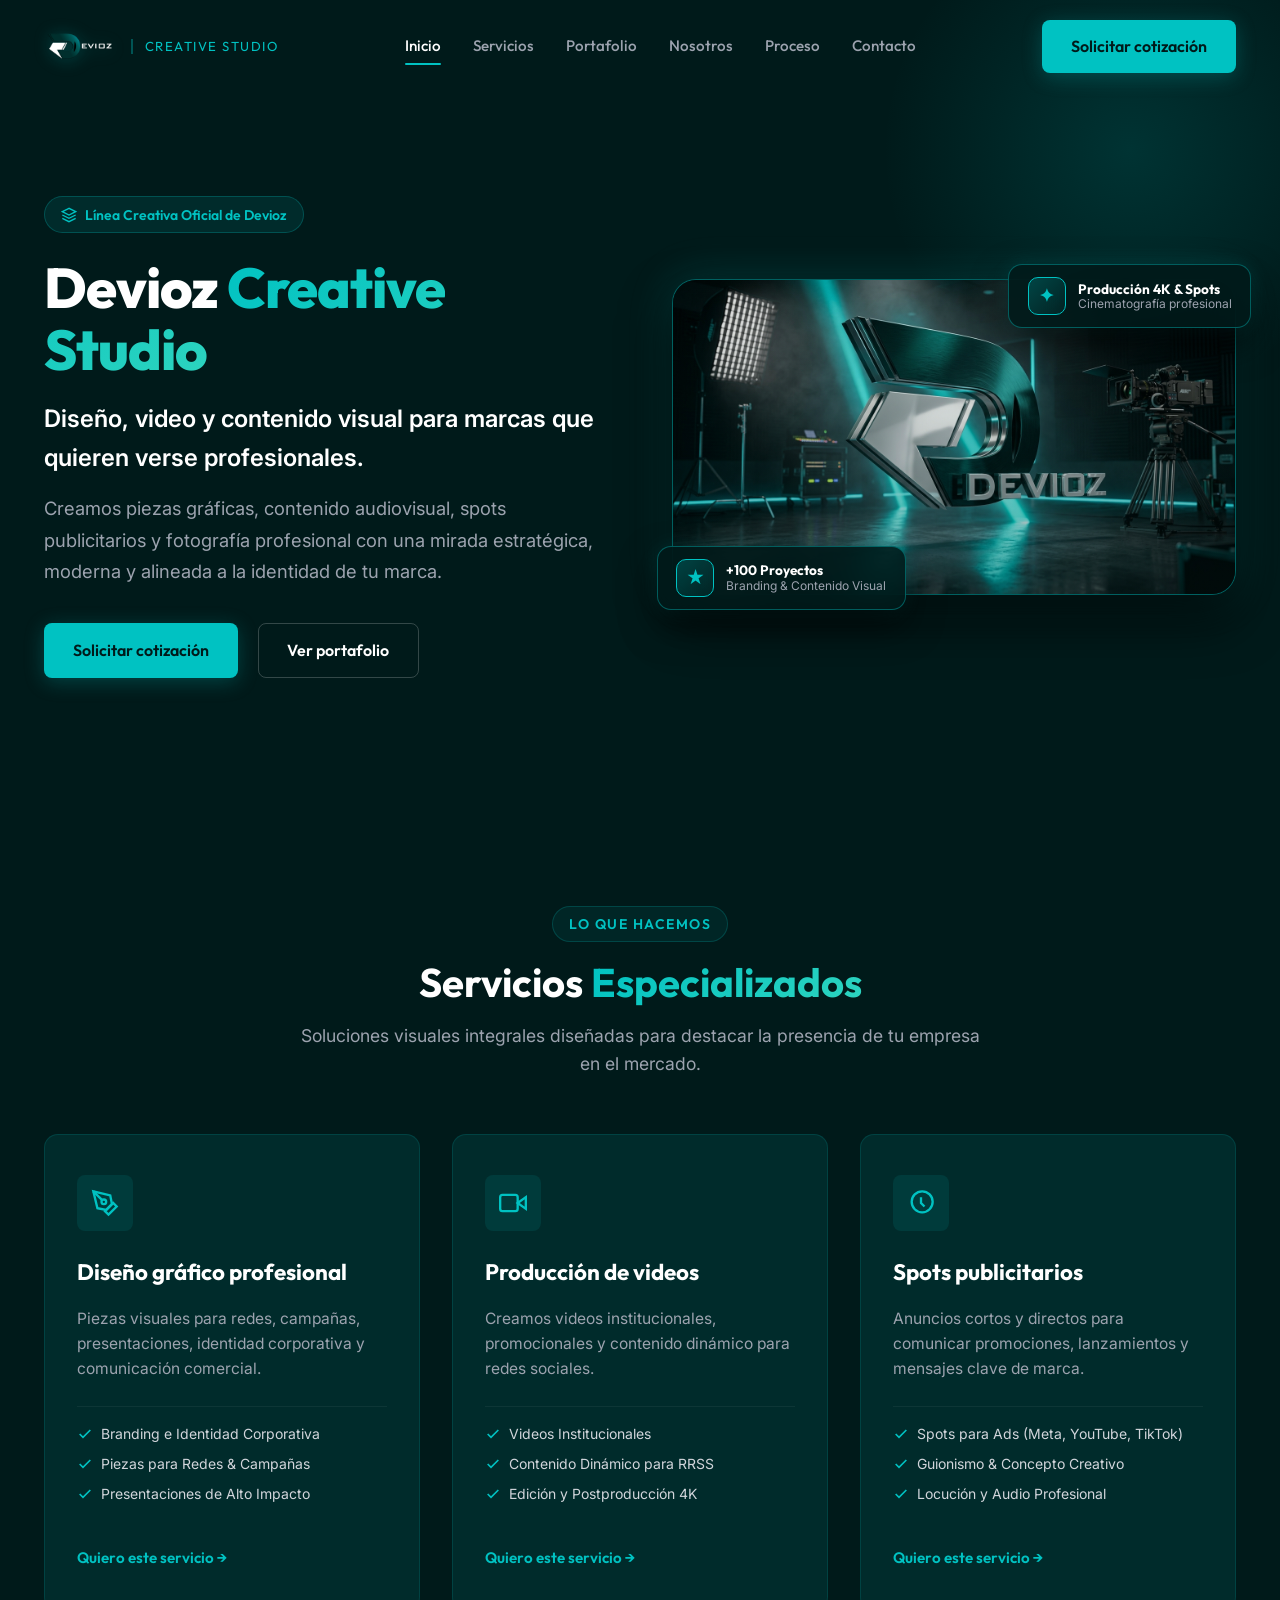
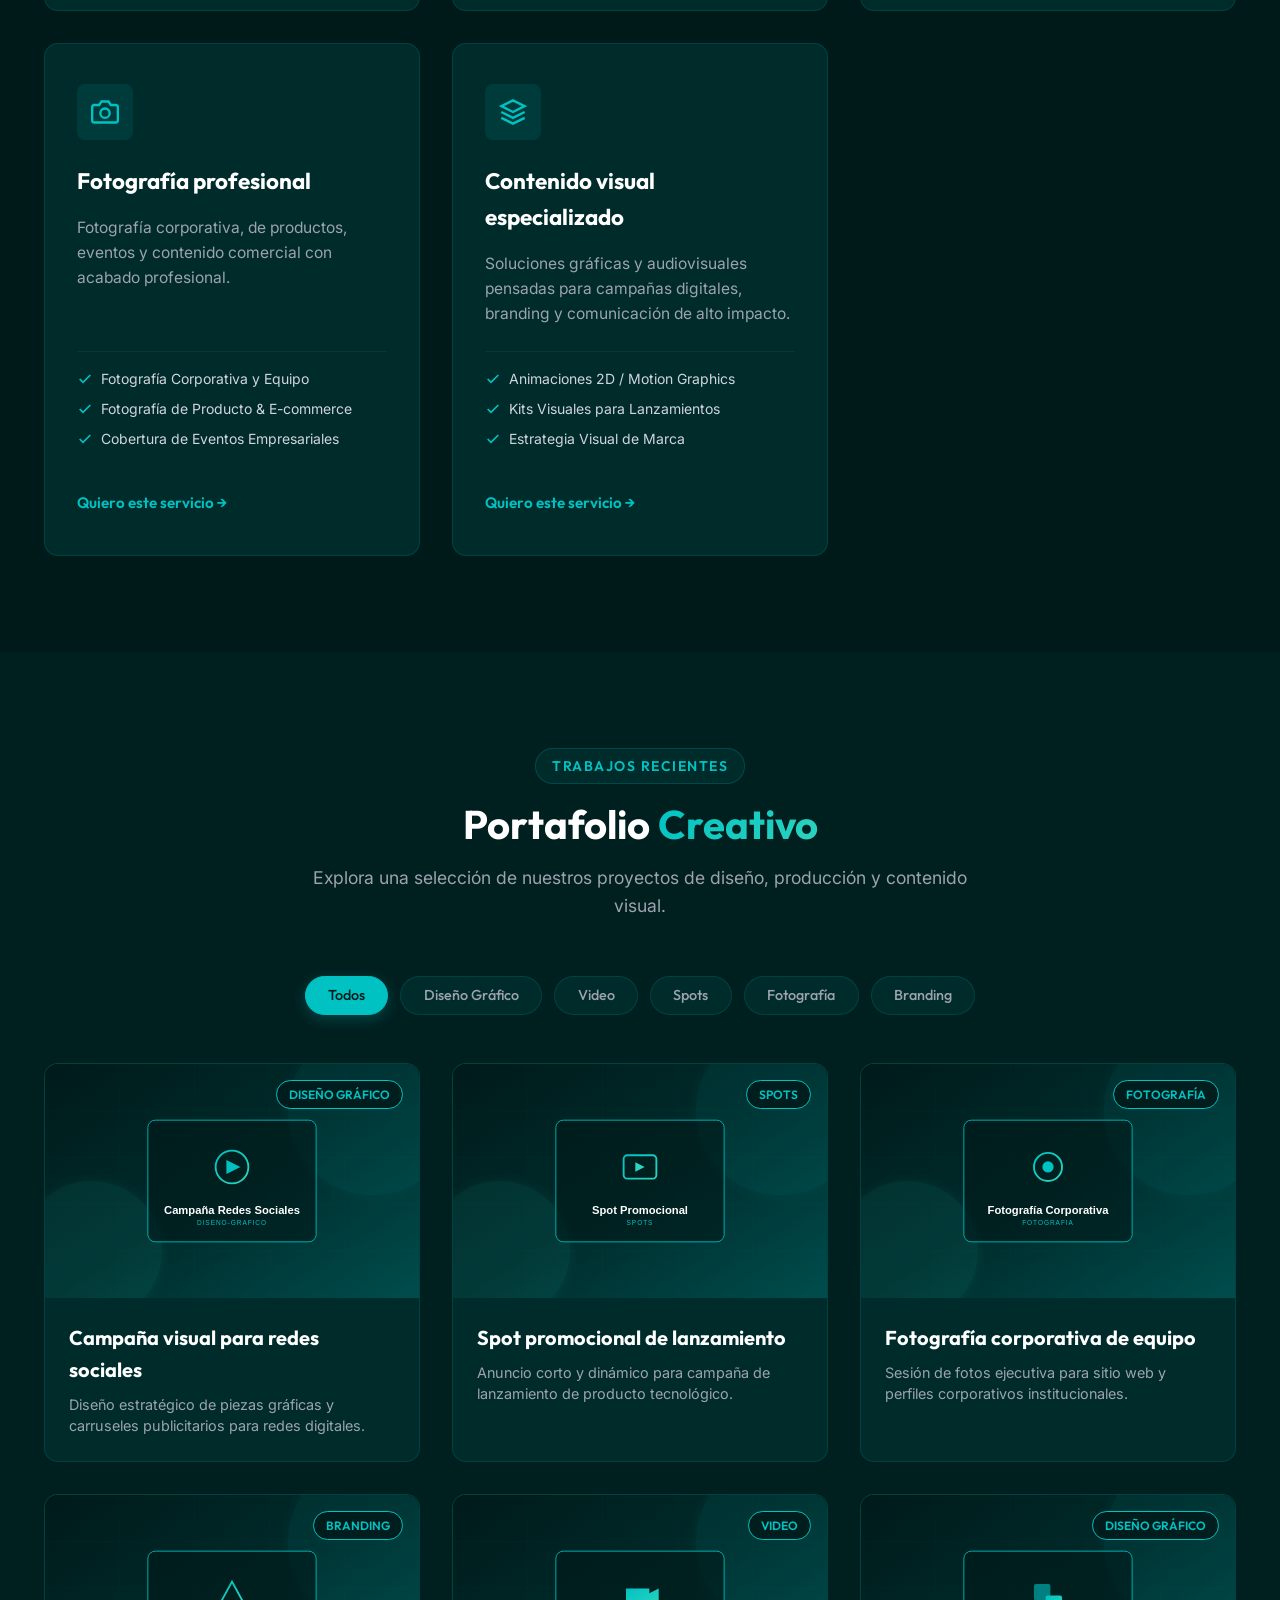
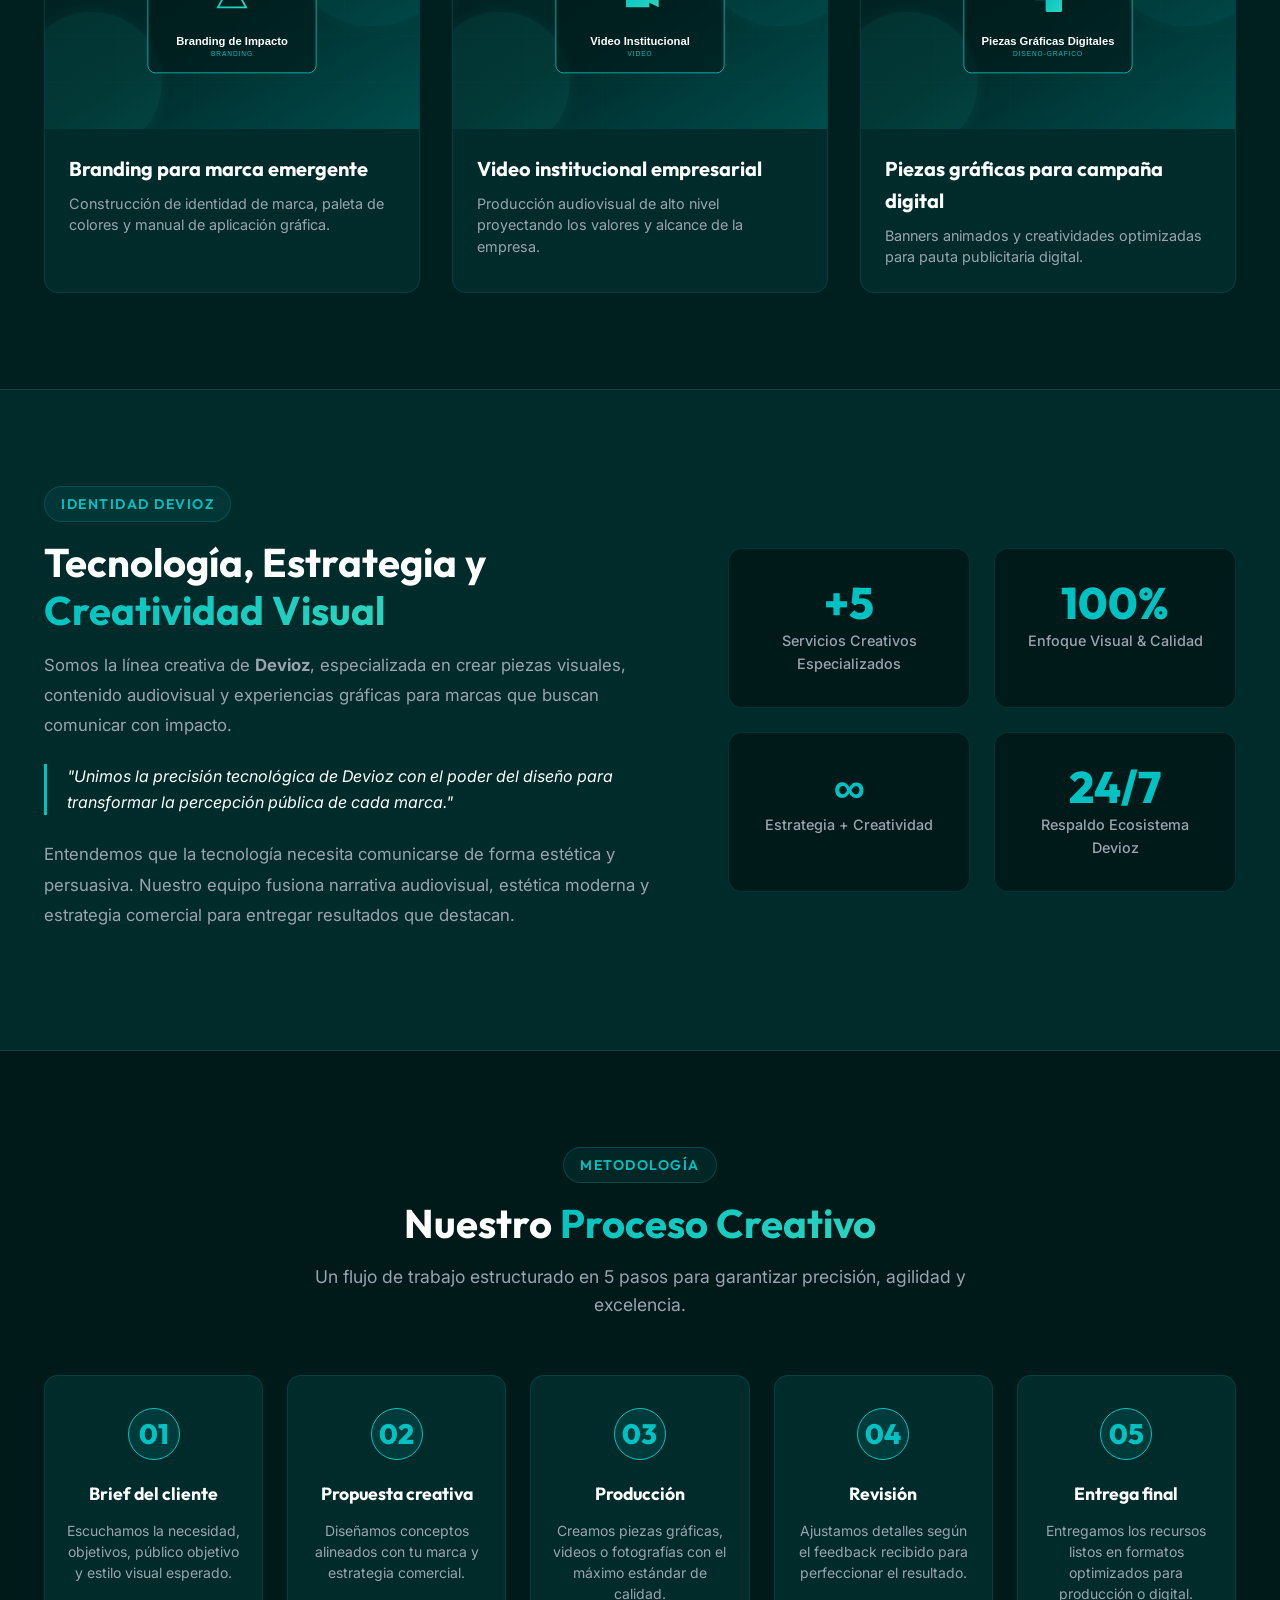
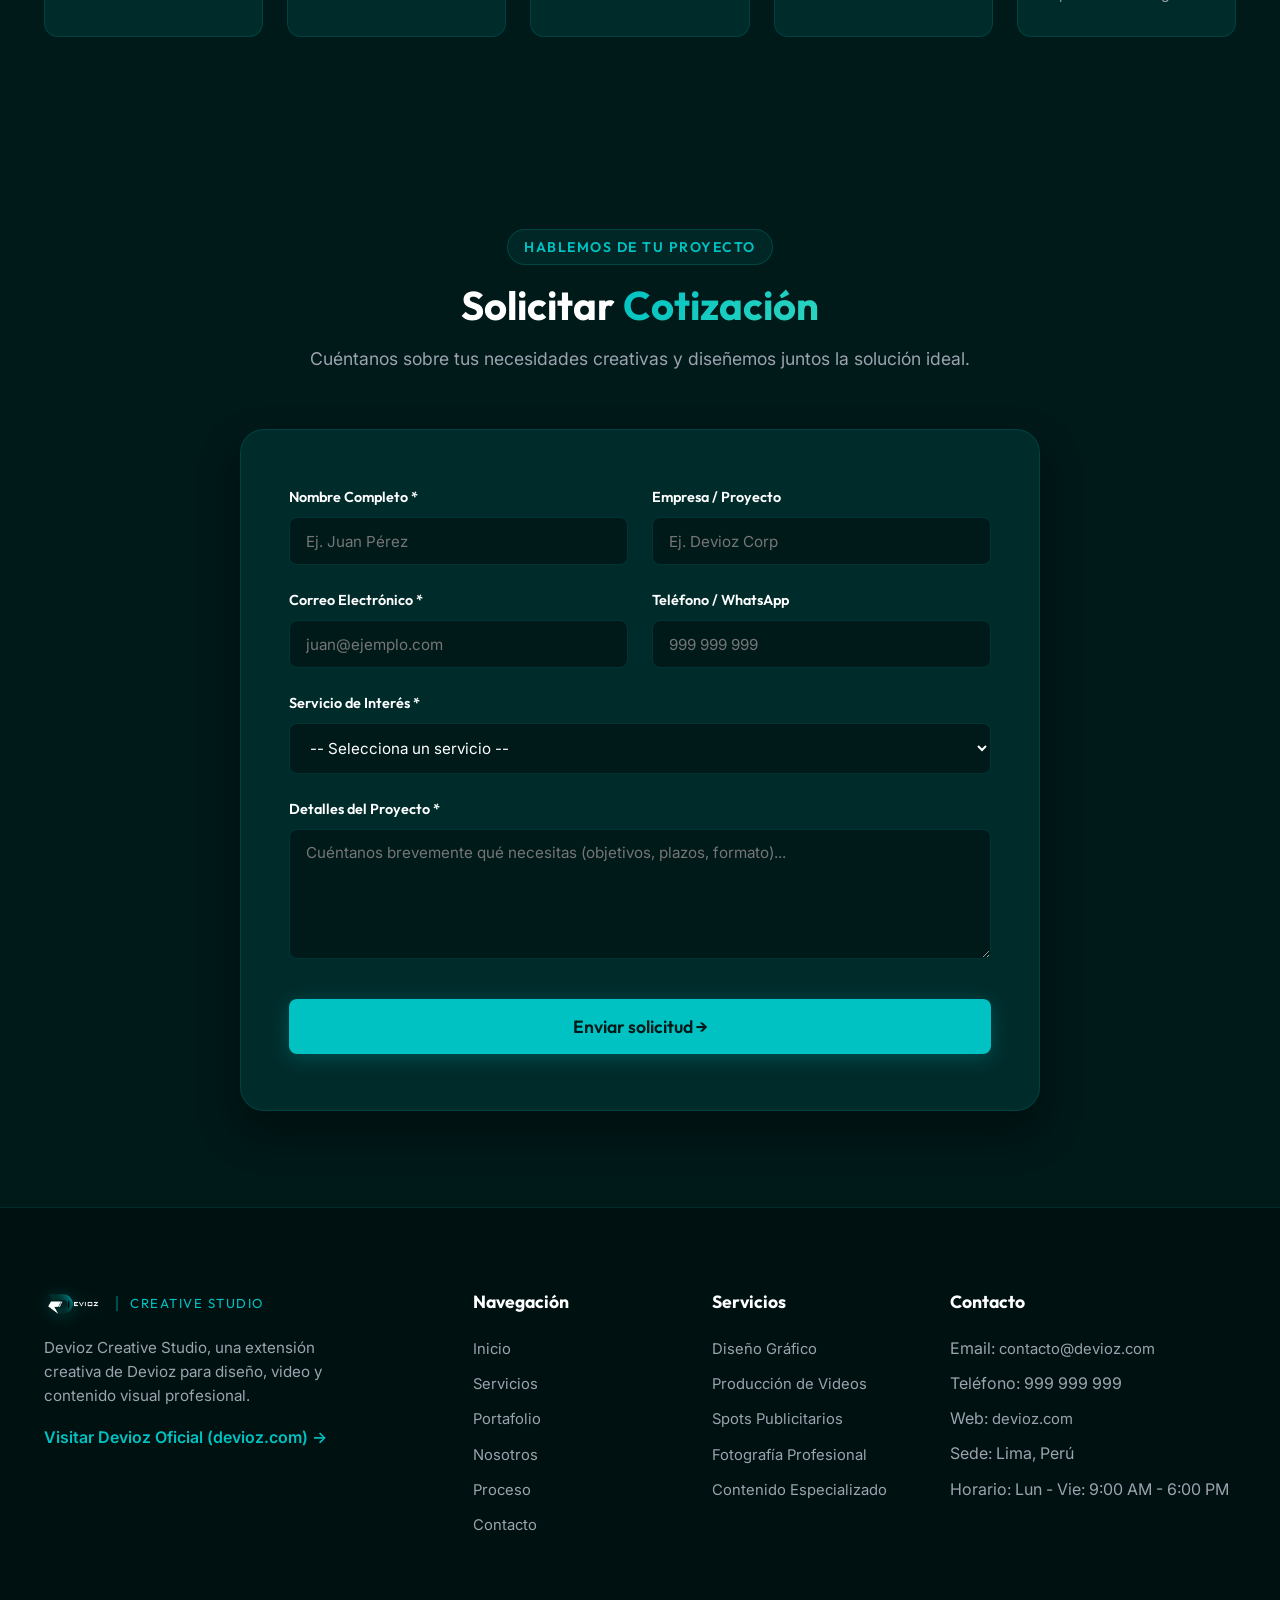
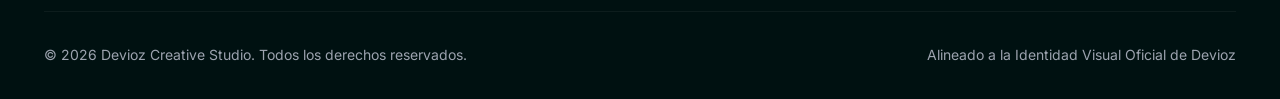
==== commit eb6f99b2: "feat: Normalize relational schema with Foreign Keys and implement global configuration module with l" ====
--- a/frontend/index.html
+++ b/frontend/index.html
@@ -526,7 +526,7 @@
           <p>
             Devioz Creative Studio, una extensión creativa de Devioz para diseño, video y contenido visual profesional.
           </p>
-          <a href="https://devioz.com/" target="_blank" rel="noopener noreferrer" class="footer-external">
+          <a href="https://devioz.com/" target="_blank" rel="noopener noreferrer" class="footer-external" id="footer-external-link">
             Visitar Devioz Oficial (devioz.com) &rarr;
           </a>
         </div>
@@ -557,9 +557,11 @@
         <div>
           <h4 class="footer-title">Contacto</h4>
           <ul class="footer-links">
-            <li class="footer-contact-item">Email: contacto@devioz.com</li>
-            <li class="footer-contact-item">Web: devioz.com</li>
-            <li class="footer-contact-item">Sede: Lima, Perú</li>
+            <li class="footer-contact-item">Email: <a href="mailto:contacto@devioz.com" id="footer-email" style="color: inherit; text-decoration: none;">contacto@devioz.com</a></li>
+            <li class="footer-contact-item">Teléfono: <span id="footer-telefono">999 999 999</span></li>
+            <li class="footer-contact-item">Web: <a href="https://devioz.com/" target="_blank" rel="noopener noreferrer" id="footer-web" style="color: inherit; text-decoration: none;">devioz.com</a></li>
+            <li class="footer-contact-item">Sede: <span id="footer-sede">Lima, Perú</span></li>
+            <li class="footer-contact-item" id="footer-horario-row">Horario: <span id="footer-horario">Lun - Vie: 9:00 AM - 6:00 PM</span></li>
           </ul>
         </div>
       </div>
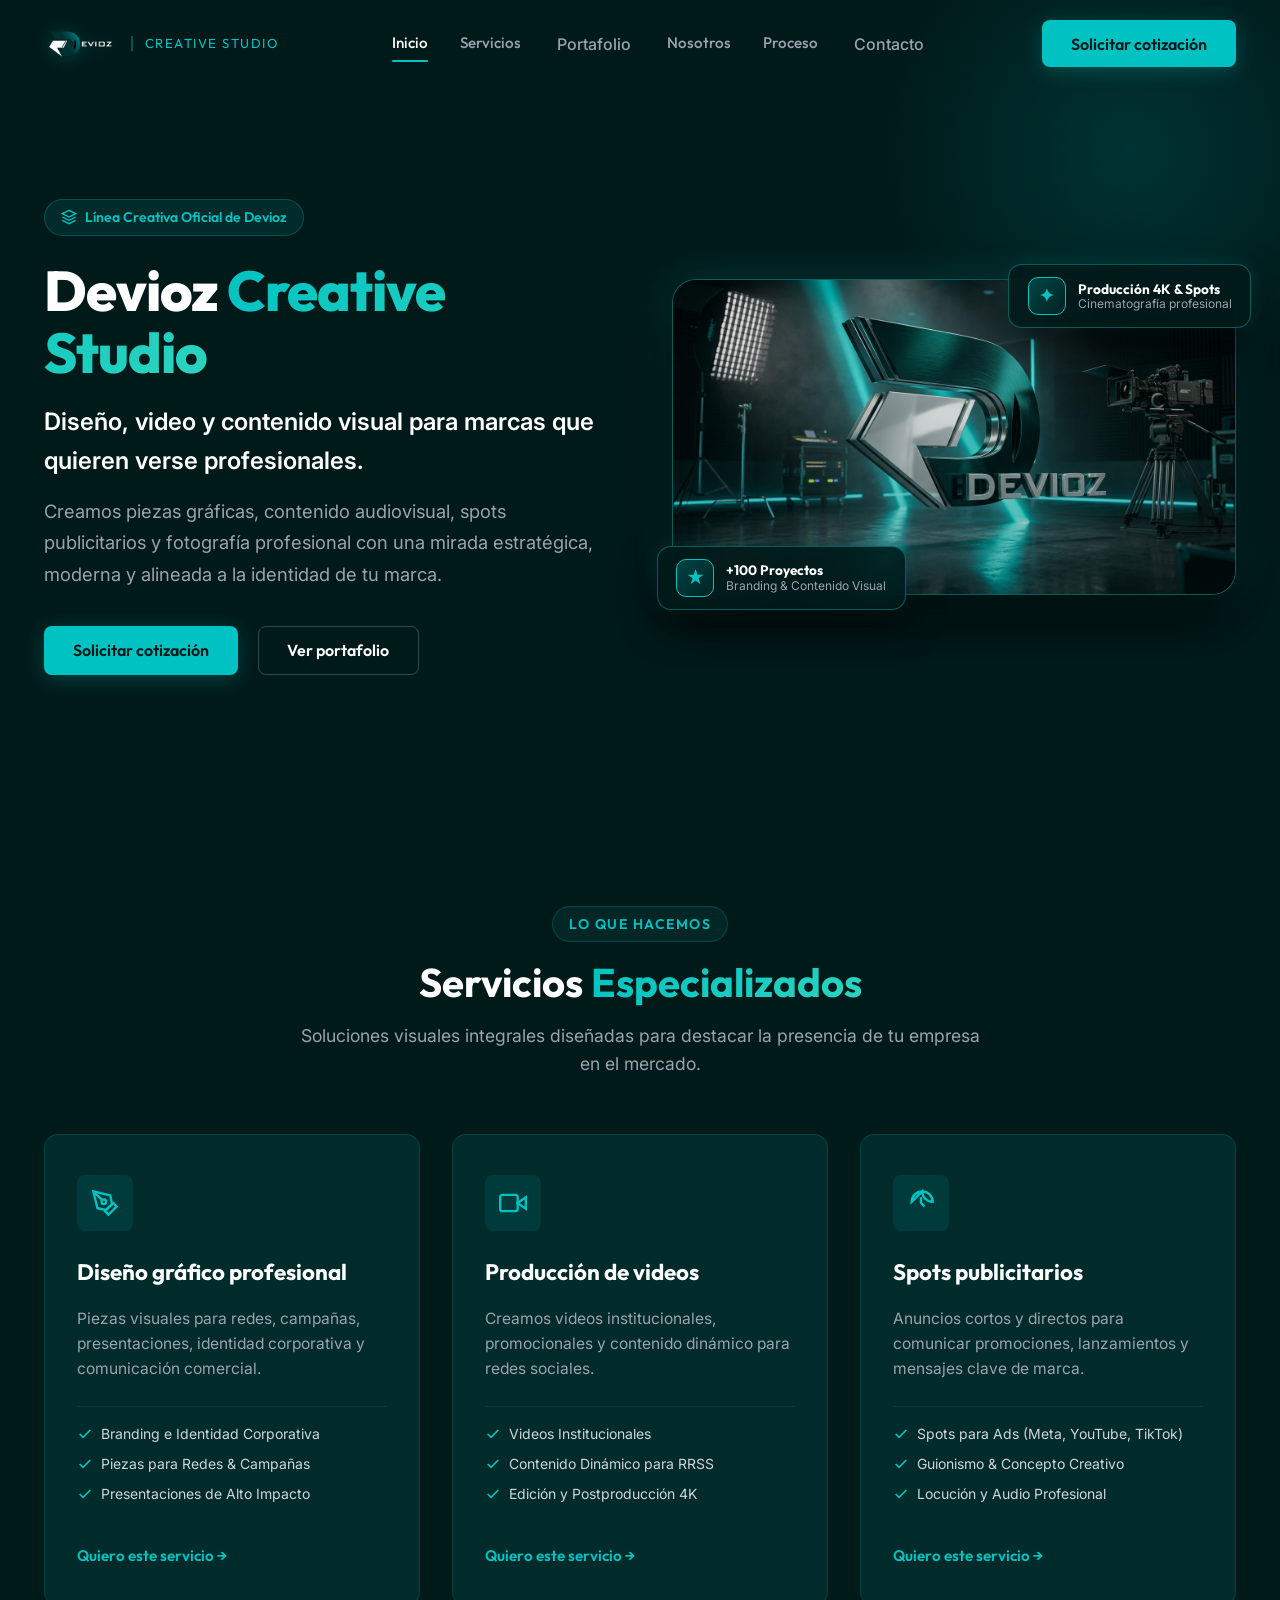
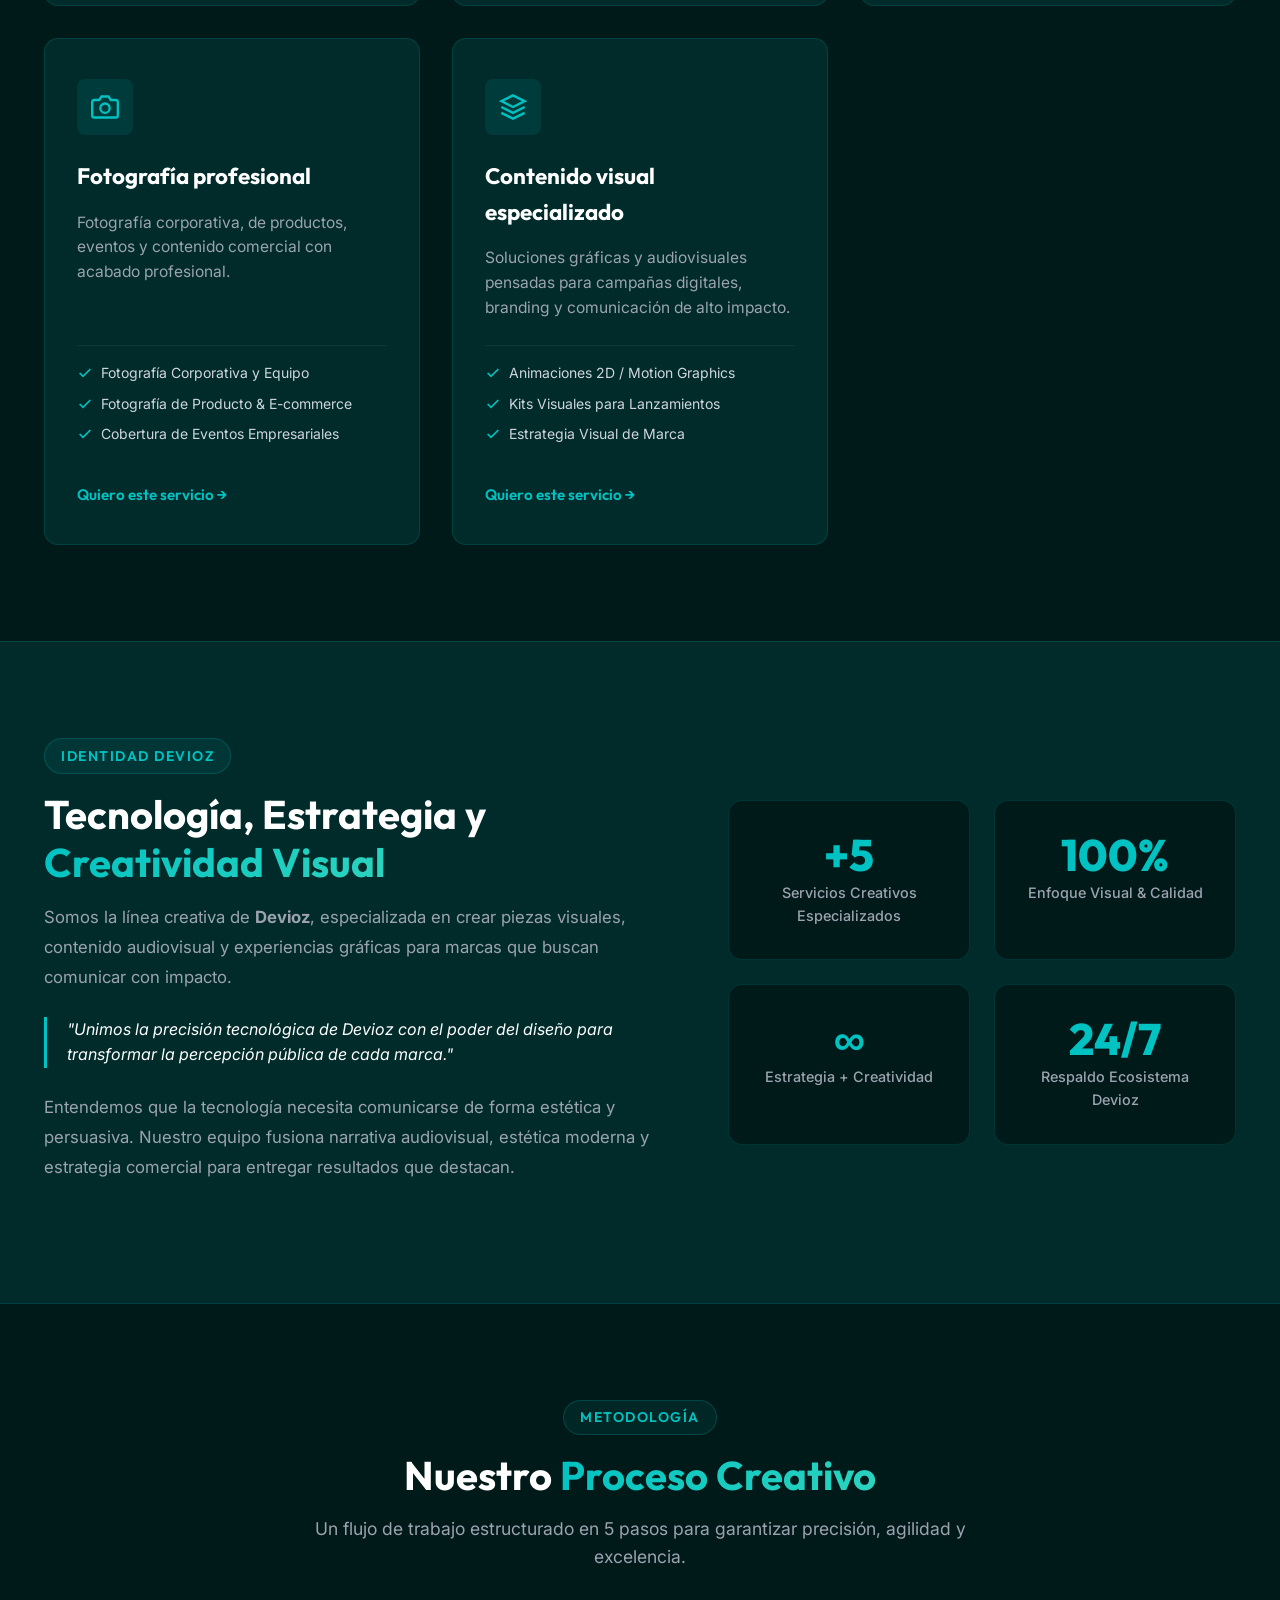
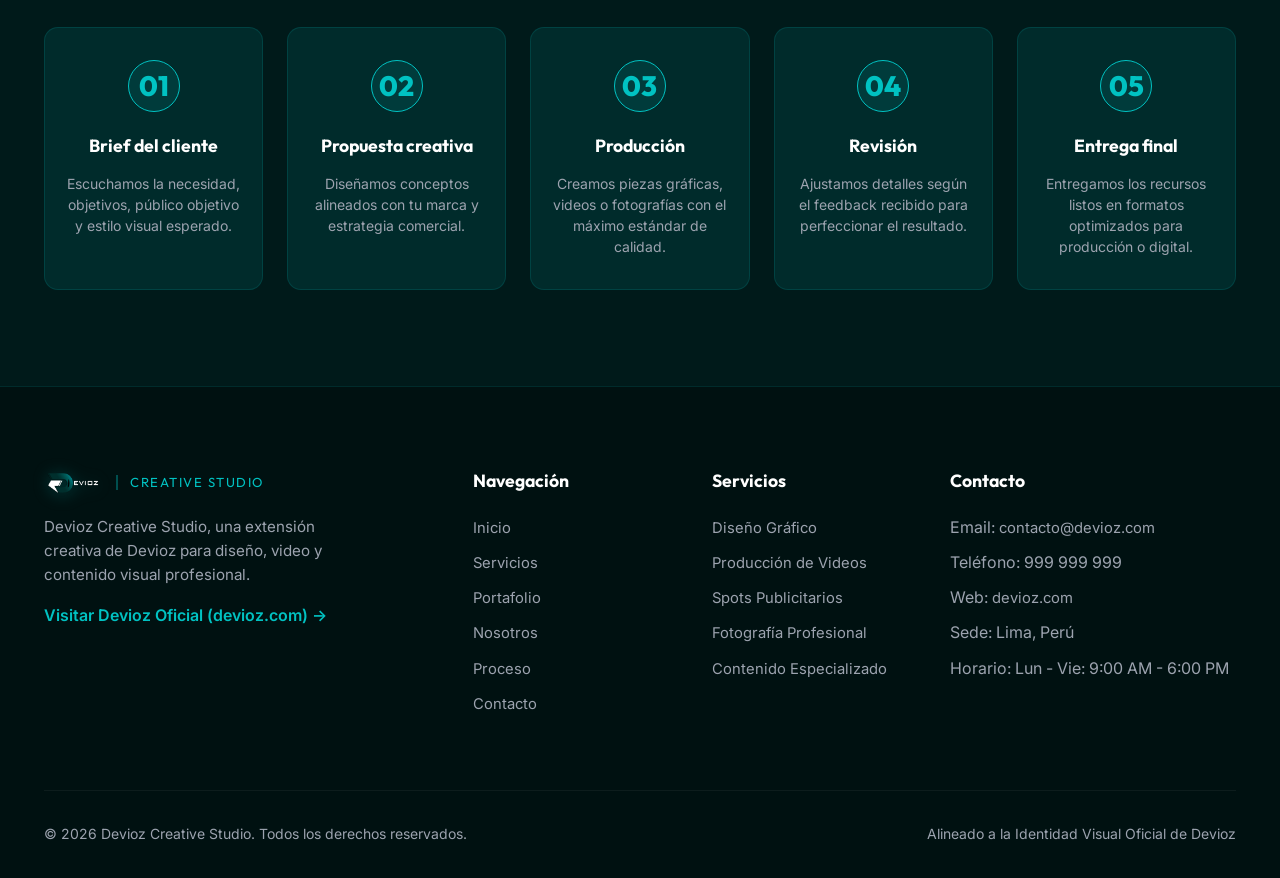
==== commit bd7fe78b: "feat(ux): streamline home scroll flow and convert portfolio and quote into modal dialogs" ====
--- a/frontend/index.html
+++ b/frontend/index.html
@@ -30,14 +30,14 @@
       <nav class="nav-menu" id="nav-menu">
         <a href="#inicio" class="nav-link active">Inicio</a>
         <a href="#servicios" class="nav-link">Servicios</a>
-        <a href="#portafolio" class="nav-link">Portafolio</a>
+        <button type="button" class="nav-link nav-modal-trigger" id="nav-link-portafolio" data-open-modal="modal-portafolio">Portafolio</button>
         <a href="#nosotros" class="nav-link">Nosotros</a>
         <a href="#proceso" class="nav-link">Proceso</a>
-        <a href="#contacto" class="nav-link">Contacto</a>
+        <button type="button" class="nav-link nav-modal-trigger" id="nav-link-contacto" data-open-modal="modal-cotizacion">Contacto</button>
       </nav>
 
       <div class="nav-cta">
-        <a href="#contacto" class="btn btn-primary" id="header-cta-btn">Solicitar cotización</a>
+        <button type="button" class="btn btn-primary" id="header-cta-btn" data-open-modal="modal-cotizacion">Solicitar cotización</button>
       </div>
 
       <button class="mobile-toggle" id="mobile-toggle" aria-label="Abrir menú de navegación" aria-expanded="false">
@@ -68,14 +68,14 @@
             Creamos piezas gráficas, contenido audiovisual, spots publicitarios y fotografía profesional con una mirada estratégica, moderna y alineada a la identidad de tu marca.
           </p>
           <div class="hero-buttons">
-            <a href="#contacto" class="btn btn-primary" id="hero-quote-btn">Solicitar cotización</a>
-            <a href="#portafolio" class="btn btn-secondary" id="hero-portfolio-btn">Ver portafolio</a>
+            <button type="button" class="btn btn-primary" id="hero-quote-btn" data-open-modal="modal-cotizacion">Solicitar cotización</button>
+            <button type="button" class="btn btn-secondary" id="hero-portfolio-btn" data-open-modal="modal-portafolio">Ver portafolio</button>
           </div>
         </div>
 
         <div class="hero-visual">
           <div class="hero-card-preview">
-            <img src="assets/img/hero-devioz-studio.jpg" alt="Devioz Creative Studio - Producción Audiovisual, Spots y Diseño" width="1280" height="720" loading="eager">
+            <img src="assets/img/hero-devioz-studio.jpg" alt="Devioz Creative Studio - Producción Audiovisual, Spots y Diseño" width="1280" height="720" loading="eager" onerror="this.onerror=null; this.src='assets/img/hero-creative-studio.svg';">
             <div class="hero-overlay-gradient"></div>
           </div>
 
@@ -136,9 +136,9 @@
                 Presentaciones de Alto Impacto
               </li>
             </ul>
-            <a href="#contacto" class="service-action">
+            <button type="button" class="service-action" data-open-modal="modal-cotizacion" data-service-slug="diseno-grafico">
               Quiero este servicio &rarr;
-            </a>
+            </button>
           </article>
 
           <!-- Servicio 2 -->
@@ -167,16 +167,16 @@
                 Edición y Postproducción 4K
               </li>
             </ul>
-            <a href="#contacto" class="service-action">
+            <button type="button" class="service-action" data-open-modal="modal-cotizacion" data-service-slug="produccion-videos">
               Quiero este servicio &rarr;
-            </a>
+            </button>
           </article>
 
           <!-- Servicio 3 -->
           <article class="service-card" id="service-card-3">
             <div class="service-icon">
               <svg width="28" height="28" viewBox="0 0 24 24" fill="none" stroke="currentColor" stroke-width="2">
-                <path d="M4 11a9 9 0 0 1 9-9 9 9 0 0 1 9 9 9 9 0 0 1-9 9 9 9 0 0 1-9-9z"/>
+                <path d="M4 11a9 9 0 0 1 9-9 9 9 0 0 1 9 9 9 9 0 0 1-9-9z"/>
                 <path d="M12 7v5l3 3"/>
               </svg>
             </div>
@@ -198,9 +198,9 @@
                 Locución y Audio Profesional
               </li>
             </ul>
-            <a href="#contacto" class="service-action">
+            <button type="button" class="service-action" data-open-modal="modal-cotizacion" data-service-slug="spots-publicitarios">
               Quiero este servicio &rarr;
-            </a>
+            </button>
           </article>
 
           <!-- Servicio 4 -->
@@ -229,9 +229,9 @@
                 Cobertura de Eventos Empresariales
               </li>
             </ul>
-            <a href="#contacto" class="service-action">
+            <button type="button" class="service-action" data-open-modal="modal-cotizacion" data-service-slug="fotografia-profesional">
               Quiero este servicio &rarr;
-            </a>
+            </button>
           </article>
 
           <!-- Servicio 5 -->
@@ -261,105 +261,9 @@
                 Estrategia Visual de Marca
               </li>
             </ul>
-            <a href="#contacto" class="service-action">
+            <button type="button" class="service-action" data-open-modal="modal-cotizacion" data-service-slug="contenido-especializado">
               Quiero este servicio &rarr;
-            </a>
-          </article>
-        </div>
-      </div>
-    </section>
-
-    <!-- SECCIÓN PORTAFOLIO -->
-    <section class="section portfolio-section" id="portafolio">
-      <div class="container">
-        <div class="section-header">
-          <span class="section-tag">Trabajos Recientes</span>
-          <h2 class="section-title">Portafolio <span>Creativo</span></h2>
-          <p class="section-subtitle">Explora una selección de nuestros proyectos de diseño, producción y contenido visual.</p>
-        </div>
-
-        <!-- Filtros de Categorías -->
-        <div class="portfolio-filters">
-          <button class="filter-btn active" data-filter="todos">Todos</button>
-          <button class="filter-btn" data-filter="diseno-grafico">Diseño Gráfico</button>
-          <button class="filter-btn" data-filter="video">Video</button>
-          <button class="filter-btn" data-filter="spots">Spots</button>
-          <button class="filter-btn" data-filter="fotografia">Fotografía</button>
-          <button class="filter-btn" data-filter="branding">Branding</button>
-        </div>
-
-        <!-- Grilla de Proyectos -->
-        <div class="portfolio-grid">
-          <!-- Proyecto 1 -->
-          <article class="portfolio-item" data-category="diseno-grafico" id="project-card-1">
-            <div class="portfolio-img-wrapper">
-              <img src="assets/img/portfolio/project-1.svg" alt="Campaña visual para redes sociales" width="800" height="500" loading="lazy">
-              <span class="portfolio-badge">Diseño Gráfico</span>
-            </div>
-            <div class="portfolio-info">
-              <h3 class="portfolio-title">Campaña visual para redes sociales</h3>
-              <p class="portfolio-description">Diseño estratégico de piezas gráficas y carruseles publicitarios para redes digitales.</p>
-            </div>
-          </article>
-
-          <!-- Proyecto 2 -->
-          <article class="portfolio-item" data-category="spots" id="project-card-2">
-            <div class="portfolio-img-wrapper">
-              <img src="assets/img/portfolio/project-2.svg" alt="Spot promocional de lanzamiento" width="800" height="500" loading="lazy">
-              <span class="portfolio-badge">Spots</span>
-            </div>
-            <div class="portfolio-info">
-              <h3 class="portfolio-title">Spot promocional de lanzamiento</h3>
-              <p class="portfolio-description">Anuncio corto y dinámico para campaña de lanzamiento de producto tecnológico.</p>
-            </div>
-          </article>
-
-          <!-- Proyecto 3 -->
-          <article class="portfolio-item" data-category="fotografia" id="project-card-3">
-            <div class="portfolio-img-wrapper">
-              <img src="assets/img/portfolio/project-3.svg" alt="Fotografía corporativa de equipo" width="800" height="500" loading="lazy">
-              <span class="portfolio-badge">Fotografía</span>
-            </div>
-            <div class="portfolio-info">
-              <h3 class="portfolio-title">Fotografía corporativa de equipo</h3>
-              <p class="portfolio-description">Sesión de fotos ejecutiva para sitio web y perfiles corporativos institucionales.</p>
-            </div>
-          </article>
-
-          <!-- Proyecto 4 -->
-          <article class="portfolio-item" data-category="branding" id="project-card-4">
-            <div class="portfolio-img-wrapper">
-              <img src="assets/img/portfolio/project-4.svg" alt="Branding para marca emergente" width="800" height="500" loading="lazy">
-              <span class="portfolio-badge">Branding</span>
-            </div>
-            <div class="portfolio-info">
-              <h3 class="portfolio-title">Branding para marca emergente</h3>
-              <p class="portfolio-description">Construcción de identidad de marca, paleta de colores y manual de aplicación gráfica.</p>
-            </div>
-          </article>
-
-          <!-- Proyecto 5 -->
-          <article class="portfolio-item" data-category="video" id="project-card-5">
-            <div class="portfolio-img-wrapper">
-              <img src="assets/img/portfolio/project-5.svg" alt="Video institucional empresarial" width="800" height="500" loading="lazy">
-              <span class="portfolio-badge">Video</span>
-            </div>
-            <div class="portfolio-info">
-              <h3 class="portfolio-title">Video institucional empresarial</h3>
-              <p class="portfolio-description">Producción audiovisual de alto nivel proyectando los valores y alcance de la empresa.</p>
-            </div>
-          </article>
-
-          <!-- Proyecto 6 -->
-          <article class="portfolio-item" data-category="diseno-grafico" id="project-card-6">
-            <div class="portfolio-img-wrapper">
-              <img src="assets/img/portfolio/project-6.svg" alt="Piezas gráficas para campaña digital" width="800" height="500" loading="lazy">
-              <span class="portfolio-badge">Diseño Gráfico</span>
-            </div>
-            <div class="portfolio-info">
-              <h3 class="portfolio-title">Piezas gráficas para campaña digital</h3>
-              <p class="portfolio-description">Banners animados y creatividades optimizadas para pauta publicitaria digital.</p>
-            </div>
+            </button>
           </article>
         </div>
       </div>
@@ -451,68 +355,167 @@
       </div>
     </section>
 
-    <!-- SECCIÓN CONTACTO / COTIZACIÓN -->
-    <section class="section contact-section" id="contacto">
-      <div class="container">
-        <div class="section-header">
-          <span class="section-tag">Hablemos de tu Proyecto</span>
-          <h2 class="section-title">Solicitar <span>Cotización</span></h2>
-          <p class="section-subtitle">Cuéntanos sobre tus necesidades creativas y diseñemos juntos la solución ideal.</p>
-        </div>
-
-        <div class="contact-wrapper">
-          <form id="contactForm" novalidate>
-            <div class="form-grid">
-              <div class="form-group">
-                <label for="nombre">Nombre Completo *</label>
-                <input type="text" id="nombre" name="nombre" class="form-control" placeholder="Ej. Juan Pérez" required>
-              </div>
-
-              <div class="form-group">
-                <label for="empresa">Empresa / Proyecto</label>
-                <input type="text" id="empresa" name="empresa" class="form-control" placeholder="Ej. Devioz Corp">
-              </div>
-
-              <div class="form-group">
-                <label for="email">Correo Electrónico *</label>
-                <input type="email" id="email" name="email" class="form-control" placeholder="juan@ejemplo.com" required>
-              </div>
-
-              <div class="form-group">
-                <label for="telefono">Teléfono / WhatsApp</label>
-                <input type="tel" id="telefono" name="telefono" class="form-control" placeholder="999 999 999" maxlength="9" inputmode="numeric" autocomplete="tel">
-              </div>
-
-              <div class="form-group full-width">
-                <label for="servicio">Servicio de Interés *</label>
-                <select id="servicio" name="servicio" class="form-control" required>
-                  <option value="" disabled selected>-- Selecciona un servicio --</option>
-                  <option value="diseno-grafico">Diseño gráfico profesional</option>
-                  <option value="produccion-videos">Producción de videos</option>
-                  <option value="spots-publicitarios">Spots publicitarios</option>
-                  <option value="fotografia-profesional">Fotografía profesional</option>
-                  <option value="contenido-especializado">Contenido visual especializado</option>
-                </select>
-              </div>
-
-              <div class="form-group full-width">
-                <label for="mensaje">Detalles del Proyecto *</label>
-                <textarea id="mensaje" name="mensaje" class="form-control" placeholder="Cuéntanos brevemente qué necesitas (objetivos, plazos, formato)..." required></textarea>
-              </div>
-
-              <div id="formFeedback" class="form-feedback"></div>
-
-              <div class="form-group full-width form-actions">
-                <button type="submit" class="btn btn-primary btn-submit" id="submit-form-btn">
-                  Enviar solicitud &rarr;
-                </button>
-              </div>
-            </div>
-          </form>
-        </div>
-      </div>
-    </section>
   </main>
+
+  <!-- MODAL PORTAFOLIO -->
+  <dialog id="modal-portafolio" class="devioz-modal modal-portafolio" aria-labelledby="modal-portafolio-title">
+    <div class="modal-content-inner">
+      <div class="modal-header">
+        <button type="button" class="modal-close-btn" data-close-modal="modal-portafolio" aria-label="Cerrar modal de portafolio">&times;</button>
+        <span class="section-tag">Trabajos Recientes</span>
+        <h2 class="section-title" id="modal-portafolio-title">Portafolio <span>Creativo</span></h2>
+        <p class="section-subtitle">Explora una selección de nuestros proyectos de diseño, producción y contenido visual.</p>
+      </div>
+
+      <!-- Filtros de Categorías -->
+      <div class="portfolio-filters">
+        <button class="filter-btn active" data-filter="todos">Todos</button>
+        <button class="filter-btn" data-filter="diseno-grafico">Diseño Gráfico</button>
+        <button class="filter-btn" data-filter="video">Video</button>
+        <button class="filter-btn" data-filter="spots">Spots</button>
+        <button class="filter-btn" data-filter="fotografia">Fotografía</button>
+        <button class="filter-btn" data-filter="branding">Branding</button>
+      </div>
+
+      <!-- Grilla de Proyectos -->
+      <div class="portfolio-grid">
+        <!-- Proyecto 1 -->
+        <article class="portfolio-item" data-category="diseno-grafico" id="project-card-1">
+          <div class="portfolio-img-wrapper">
+            <img src="assets/img/portfolio/project-1.svg" alt="Campaña visual para redes sociales" width="800" height="500" loading="lazy" onerror="this.onerror=null; this.src='assets/img/portfolio/project-1.svg';">
+            <span class="portfolio-badge">Diseño Gráfico</span>
+          </div>
+          <div class="portfolio-info">
+            <h3 class="portfolio-title">Campaña visual para redes sociales</h3>
+            <p class="portfolio-description">Diseño estratégico de piezas gráficas y carruseles publicitarios para redes digitales.</p>
+          </div>
+        </article>
+
+        <!-- Proyecto 2 -->
+        <article class="portfolio-item" data-category="spots" id="project-card-2">
+          <div class="portfolio-img-wrapper">
+            <img src="assets/img/portfolio/project-2.svg" alt="Spot promocional de lanzamiento" width="800" height="500" loading="lazy" onerror="this.onerror=null; this.src='assets/img/portfolio/project-1.svg';">
+            <span class="portfolio-badge">Spots</span>
+          </div>
+          <div class="portfolio-info">
+            <h3 class="portfolio-title">Spot promocional de lanzamiento</h3>
+            <p class="portfolio-description">Anuncio corto y dinámico para campaña de lanzamiento de producto tecnológico.</p>
+          </div>
+        </article>
+
+        <!-- Proyecto 3 -->
+        <article class="portfolio-item" data-category="fotografia" id="project-card-3">
+          <div class="portfolio-img-wrapper">
+            <img src="assets/img/portfolio/project-3.svg" alt="Fotografía corporativa de equipo" width="800" height="500" loading="lazy" onerror="this.onerror=null; this.src='assets/img/portfolio/project-1.svg';">
+            <span class="portfolio-badge">Fotografía</span>
+          </div>
+          <div class="portfolio-info">
+            <h3 class="portfolio-title">Fotografía corporativa de equipo</h3>
+            <p class="portfolio-description">Sesión de fotos ejecutiva para sitio web y perfiles corporativos institucionales.</p>
+          </div>
+        </article>
+
+        <!-- Proyecto 4 -->
+        <article class="portfolio-item" data-category="branding" id="project-card-4">
+          <div class="portfolio-img-wrapper">
+            <img src="assets/img/portfolio/project-4.svg" alt="Branding para marca emergente" width="800" height="500" loading="lazy" onerror="this.onerror=null; this.src='assets/img/portfolio/project-1.svg';">
+            <span class="portfolio-badge">Branding</span>
+          </div>
+          <div class="portfolio-info">
+            <h3 class="portfolio-title">Branding para marca emergente</h3>
+            <p class="portfolio-description">Construcción de identidad de marca, paleta de colores y manual de aplicación gráfica.</p>
+          </div>
+        </article>
+
+        <!-- Proyecto 5 -->
+        <article class="portfolio-item" data-category="video" id="project-card-5">
+          <div class="portfolio-img-wrapper">
+            <img src="assets/img/portfolio/project-5.svg" alt="Video institucional empresarial" width="800" height="500" loading="lazy" onerror="this.onerror=null; this.src='assets/img/portfolio/project-1.svg';">
+            <span class="portfolio-badge">Video</span>
+          </div>
+          <div class="portfolio-info">
+            <h3 class="portfolio-title">Video institucional empresarial</h3>
+            <p class="portfolio-description">Producción audiovisual de alto nivel proyectando los valores y alcance de la empresa.</p>
+          </div>
+        </article>
+
+        <!-- Proyecto 6 -->
+        <article class="portfolio-item" data-category="diseno-grafico" id="project-card-6">
+          <div class="portfolio-img-wrapper">
+            <img src="assets/img/portfolio/project-6.svg" alt="Piezas gráficas para campaña digital" width="800" height="500" loading="lazy" onerror="this.onerror=null; this.src='assets/img/portfolio/project-1.svg';">
+            <span class="portfolio-badge">Diseño Gráfico</span>
+          </div>
+          <div class="portfolio-info">
+            <h3 class="portfolio-title">Piezas gráficas para campaña digital</h3>
+            <p class="portfolio-description">Banners animados y creatividades optimizadas para pauta publicitaria digital.</p>
+          </div>
+        </article>
+      </div>
+    </div>
+  </dialog>
+
+  <!-- MODAL COTIZACIÓN / CONTACTO -->
+  <dialog id="modal-cotizacion" class="devioz-modal modal-cotizacion" aria-labelledby="modal-cotizacion-title">
+    <div class="modal-content-inner">
+      <div class="modal-header">
+        <button type="button" class="modal-close-btn" data-close-modal="modal-cotizacion" aria-label="Cerrar formulario de cotización">&times;</button>
+        <span class="section-tag">Hablemos de tu Proyecto</span>
+        <h2 class="section-title" id="modal-cotizacion-title">Solicitar <span>Cotización</span></h2>
+        <p class="section-subtitle">Cuéntanos sobre tus necesidades creativas y diseñemos juntos la solución ideal.</p>
+      </div>
+
+      <div class="contact-wrapper">
+        <form id="contactForm" novalidate>
+          <div class="form-grid">
+            <div class="form-group">
+              <label for="nombre">Nombre Completo *</label>
+              <input type="text" id="nombre" name="nombre" class="form-control" placeholder="Ej. Juan Pérez" required>
+            </div>
+
+            <div class="form-group">
+              <label for="empresa">Empresa / Proyecto</label>
+              <input type="text" id="empresa" name="empresa" class="form-control" placeholder="Ej. Devioz Corp">
+            </div>
+
+            <div class="form-group">
+              <label for="email">Correo Electrónico *</label>
+              <input type="email" id="email" name="email" class="form-control" placeholder="juan@ejemplo.com" required>
+            </div>
+
+            <div class="form-group">
+              <label for="telefono">Teléfono / WhatsApp</label>
+              <input type="tel" id="telefono" name="telefono" class="form-control" placeholder="999 999 999" maxlength="9" inputmode="numeric" autocomplete="tel">
+            </div>
+
+            <div class="form-group full-width">
+              <label for="servicio">Servicio de Interés *</label>
+              <select id="servicio" name="servicio" class="form-control" required>
+                <option value="" disabled selected>-- Selecciona un servicio --</option>
+                <option value="diseno-grafico">Diseño gráfico profesional</option>
+                <option value="produccion-videos">Producción de videos</option>
+                <option value="spots-publicitarios">Spots publicitarios</option>
+                <option value="fotografia-profesional">Fotografía profesional</option>
+                <option value="contenido-especializado">Contenido visual especializado</option>
+              </select>
+            </div>
+
+            <div class="form-group full-width">
+              <label for="mensaje">Detalles del Proyecto *</label>
+              <textarea id="mensaje" name="mensaje" class="form-control" placeholder="Cuéntanos brevemente qué necesitas (objetivos, plazos, formato)..." required></textarea>
+            </div>
+
+            <div id="formFeedback" class="form-feedback"></div>
+
+            <div class="form-group full-width form-actions">
+              <button type="submit" class="btn btn-primary btn-submit" id="submit-form-btn">
+                Enviar solicitud &rarr;
+              </button>
+            </div>
+          </div>
+        </form>
+      </div>
+    </div>
+  </dialog>
 
   <!-- FOOTER -->
   <footer class="footer">
@@ -536,10 +539,10 @@
           <ul class="footer-links">
             <li><a href="#inicio">Inicio</a></li>
             <li><a href="#servicios">Servicios</a></li>
-            <li><a href="#portafolio">Portafolio</a></li>
+            <li><button type="button" class="footer-link-btn" data-open-modal="modal-portafolio">Portafolio</button></li>
             <li><a href="#nosotros">Nosotros</a></li>
             <li><a href="#proceso">Proceso</a></li>
-            <li><a href="#contacto">Contacto</a></li>
+            <li><button type="button" class="footer-link-btn" data-open-modal="modal-cotizacion">Contacto</button></li>
           </ul>
         </div>
 
--- a/frontend/assets/css/style.css
+++ b/frontend/assets/css/style.css
@@ -607,6 +607,11 @@
   align-items: center;
   gap: 0.4rem;
   margin-top: auto;
+  background: none;
+  border: none;
+  padding: 0;
+  cursor: pointer;
+  text-decoration: none;
 }
 
 .service-action:hover {
@@ -948,12 +953,22 @@
   margin-bottom: 0.6rem;
 }
 
-.footer-links a {
+.footer-links a,
+.footer-links button.footer-link-btn {
   color: var(--devioz-gray);
   font-size: 0.925rem;
-}
-
-.footer-links a:hover {
+  background: none;
+  border: none;
+  padding: 0;
+  font-family: inherit;
+  cursor: pointer;
+  display: inline-block;
+  text-align: left;
+  transition: color 0.2s ease, padding-left 0.2s ease;
+}
+
+.footer-links a:hover,
+.footer-links button.footer-link-btn:hover {
   color: var(--devioz-primary);
   padding-left: 4px;
 }
@@ -1113,3 +1128,171 @@
   color: var(--devioz-gray);
 }
 
+/* ==========================================================================
+   MODALES Y DIÁLOGOS NATIVOS (<dialog>) PARA PORTAFOLIO Y COTIZACIÓN
+   ========================================================================== */
+body.modal-open {
+  overflow: hidden;
+}
+
+button.nav-link {
+  background: none;
+  border: none;
+  font-family: inherit;
+  font-size: 1rem;
+  font-weight: 500;
+  color: var(--devioz-gray);
+  cursor: pointer;
+  padding: 0.5rem 0.25rem;
+  transition: color 0.2s ease;
+}
+
+button.nav-link:hover,
+button.nav-link.active {
+  color: var(--devioz-primary);
+}
+
+.devioz-modal {
+  border: 1px solid rgba(0, 194, 194, 0.4);
+  border-radius: var(--radius-md, 16px);
+  background: rgba(2, 14, 14, 0.98);
+  color: var(--devioz-white);
+  box-shadow: 0 30px 90px rgba(0, 0, 0, 0.95), 0 0 45px rgba(0, 194, 194, 0.2);
+  padding: 0;
+  max-width: 780px;
+  width: 92%;
+  max-height: 90vh;
+  margin: auto;
+  opacity: 0;
+  transform: scale(0.96) translateY(20px);
+  transition: opacity 0.25s ease, transform 0.25s ease, display 0.25s ease allow-discrete;
+  outline: none;
+  position: fixed;
+  inset: 0;
+  z-index: 1000;
+  overflow: hidden;
+}
+
+.devioz-modal[open] {
+  opacity: 1;
+  transform: scale(1) translateY(0);
+}
+
+@starting-style {
+  .devioz-modal[open] {
+    opacity: 0;
+    transform: scale(0.96) translateY(20px);
+  }
+}
+
+.devioz-modal::backdrop {
+  background: rgba(1, 10, 10, 0.85);
+  backdrop-filter: blur(10px);
+  -webkit-backdrop-filter: blur(10px);
+  opacity: 0;
+  transition: opacity 0.25s ease, display 0.25s ease allow-discrete;
+}
+
+.devioz-modal[open]::backdrop {
+  opacity: 1;
+}
+
+@starting-style {
+  .devioz-modal[open]::backdrop {
+    opacity: 0;
+  }
+}
+
+.devioz-modal.modal-portafolio {
+  max-width: 1200px;
+  width: 95%;
+}
+
+.modal-cotizacion .contact-wrapper {
+  background: transparent;
+  border: none;
+  padding: 0;
+  box-shadow: none;
+  max-width: 100%;
+}
+
+.modal-content-inner {
+  padding: 2.5rem;
+  overflow-y: auto;
+  max-height: calc(90vh - 2px);
+}
+
+.modal-content-inner::-webkit-scrollbar {
+  width: 8px;
+}
+
+.modal-content-inner::-webkit-scrollbar-track {
+  background: rgba(0, 0, 0, 0.4);
+}
+
+.modal-content-inner::-webkit-scrollbar-thumb {
+  background: rgba(0, 194, 194, 0.4);
+  border-radius: 4px;
+}
+
+.modal-header {
+  position: relative;
+  margin-bottom: 2rem;
+  padding-right: 3.5rem;
+}
+
+.modal-header .section-tag {
+  margin-bottom: 0.5rem;
+}
+
+.modal-header .section-title {
+  margin-bottom: 0.5rem;
+}
+
+.modal-close-btn {
+  position: absolute;
+  top: 0;
+  right: 0;
+  width: 44px;
+  height: 44px;
+  border-radius: 50%;
+  background: rgba(255, 255, 255, 0.05);
+  border: 1px solid rgba(255, 255, 255, 0.12);
+  color: var(--devioz-gray);
+  font-size: 1.6rem;
+  line-height: 1;
+  display: flex;
+  align-items: center;
+  justify-content: center;
+  cursor: pointer;
+  transition: all 0.2s ease;
+  z-index: 10;
+}
+
+.modal-close-btn:hover,
+.modal-close-btn:focus-visible {
+  background: rgba(239, 68, 68, 0.2);
+  border-color: rgba(239, 68, 68, 0.5);
+  color: #ef4444;
+  transform: scale(1.08);
+}
+
+@media (max-width: 768px) {
+  .devioz-modal {
+    width: 96%;
+    max-height: 94vh;
+  }
+  .modal-content-inner {
+    padding: 1.5rem;
+  }
+  .modal-header {
+    padding-right: 2.5rem;
+  }
+  .modal-close-btn {
+    width: 36px;
+    height: 36px;
+    font-size: 1.3rem;
+  }
+}
+
+
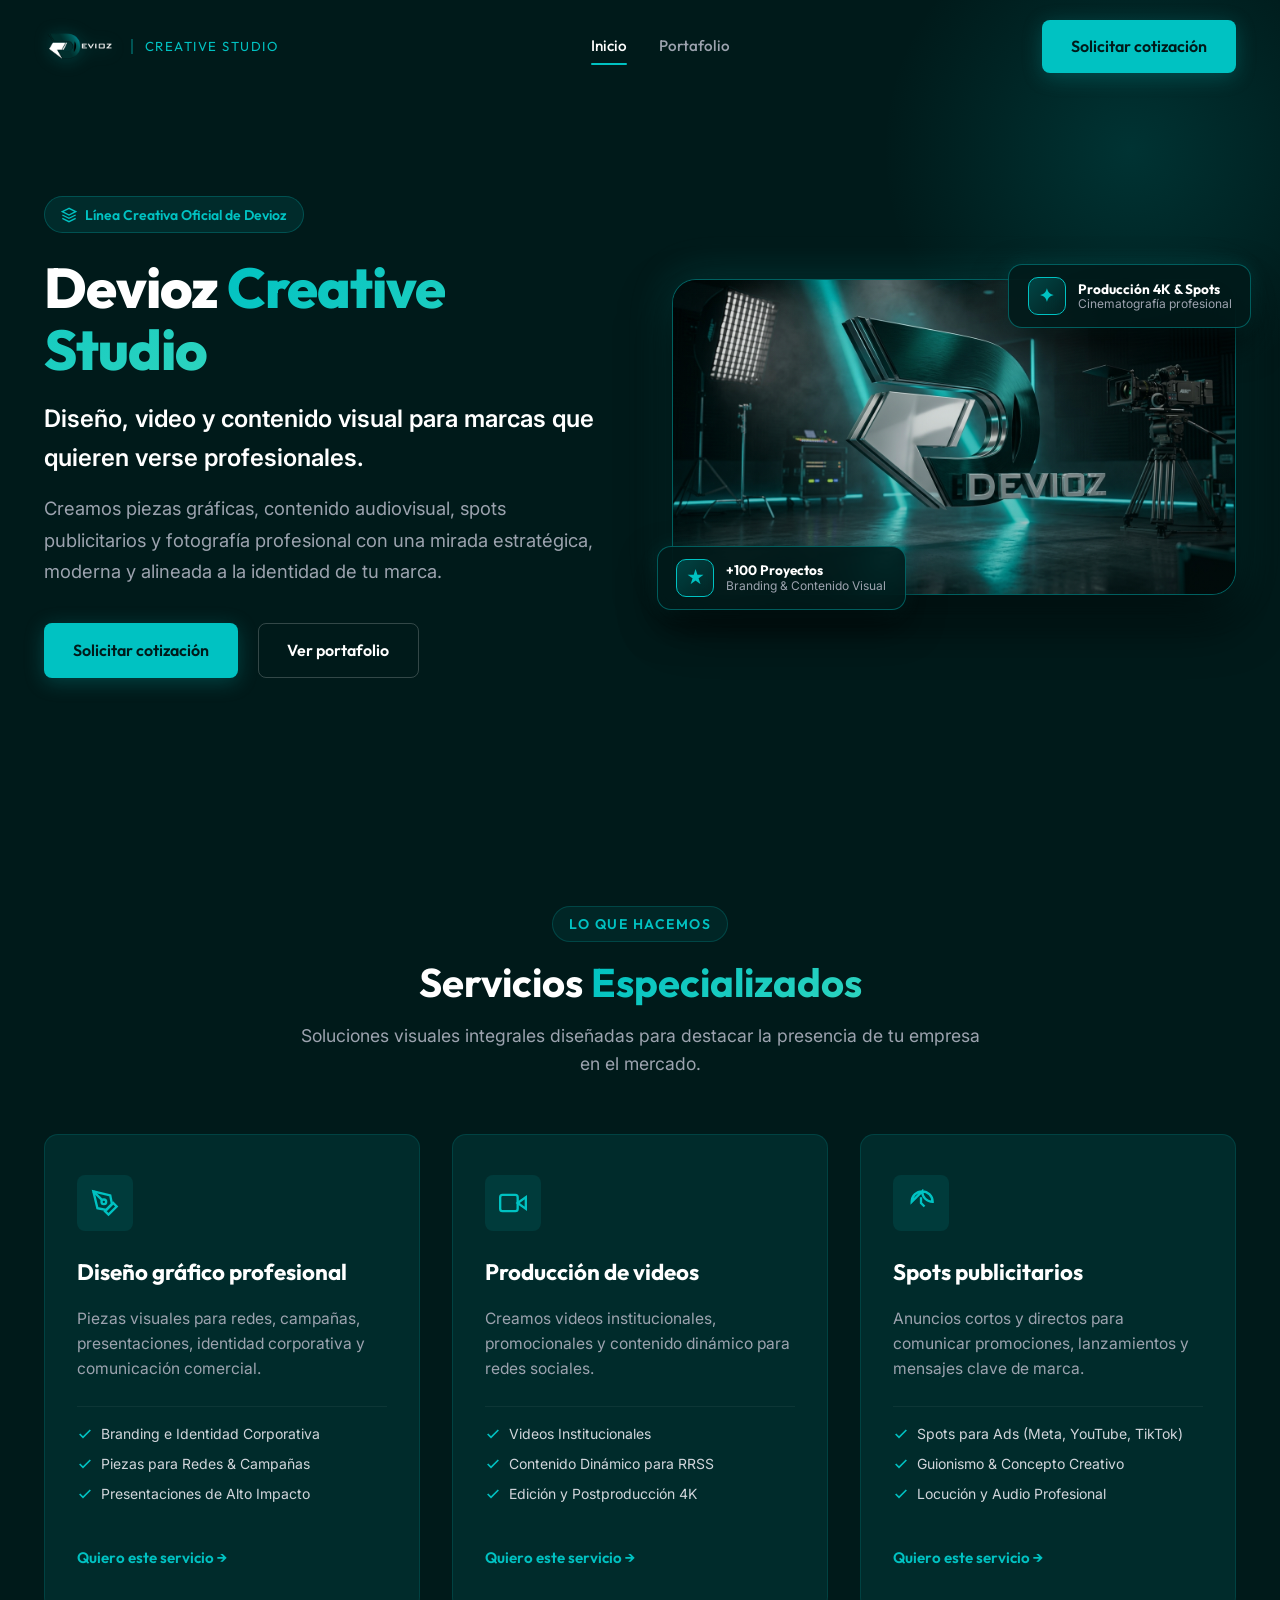
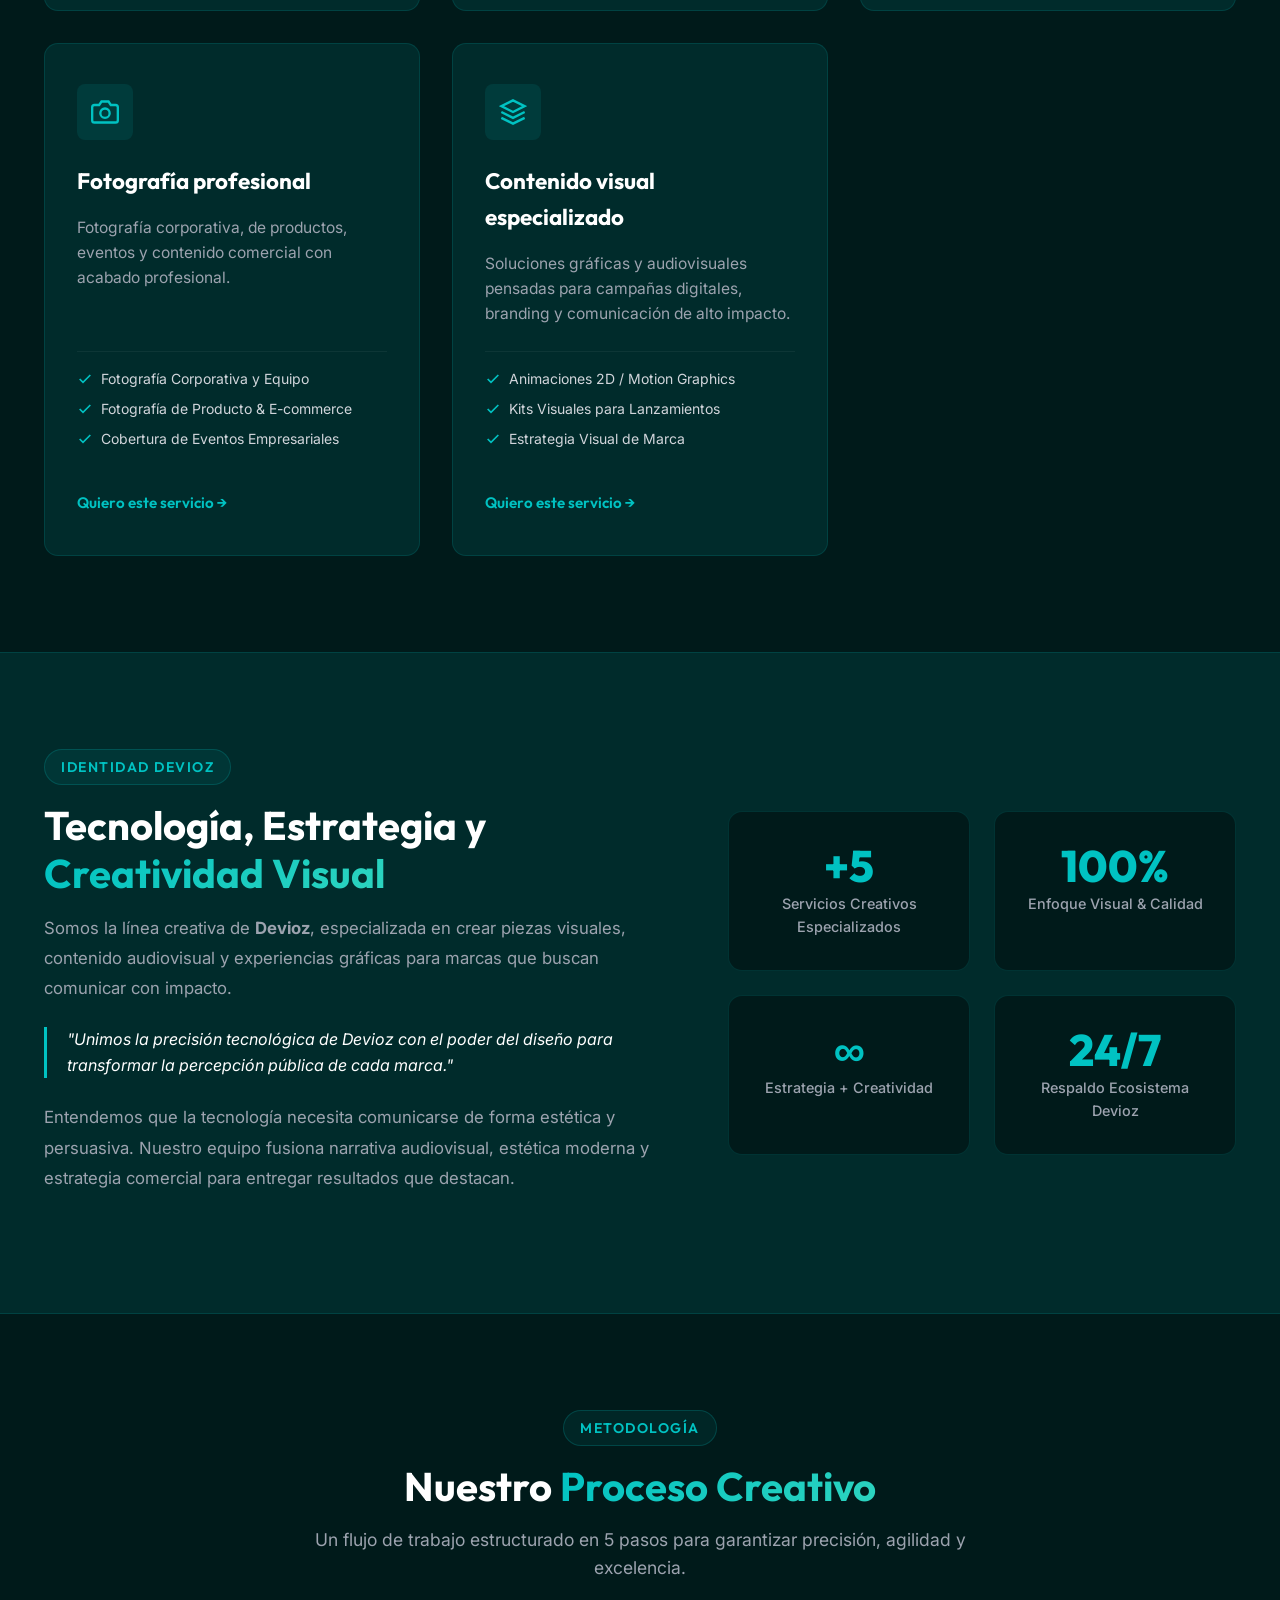
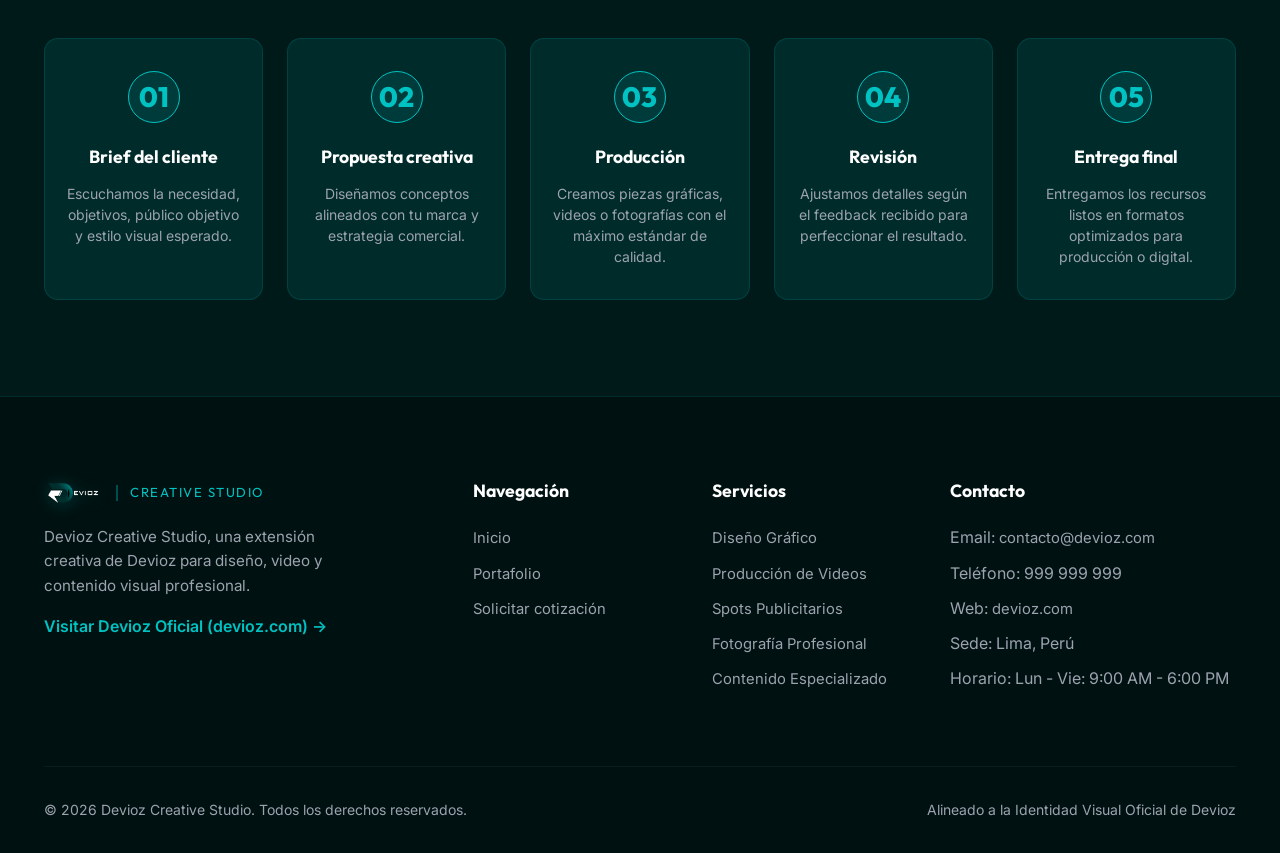
==== commit d4e647e7: "feat(routes): migrate from modals to dedicated URL routes for inicio, portafolio, and cotizacion" ====
--- a/frontend/index.html
+++ b/frontend/index.html
@@ -10,34 +10,30 @@
   <meta name="author" content="Devioz Creative Studio">
   
   <!-- Favicon -->
-  <link rel="icon" type="image/png" href="assets/img/logo-devioz.png">
-  <link rel="shortcut icon" type="image/png" href="assets/img/logo-devioz.png">
-  <link rel="apple-touch-icon" href="assets/img/logo-devioz.png">
+  <link rel="icon" type="image/png" href="/frontend/assets/img/logo-devioz.png">
+  <link rel="shortcut icon" type="image/png" href="/frontend/assets/img/logo-devioz.png">
+  <link rel="apple-touch-icon" href="/frontend/assets/img/logo-devioz.png">
 
   <!-- Stylesheets -->
-  <link rel="stylesheet" href="assets/css/style.css">
+  <link rel="stylesheet" href="/frontend/assets/css/style.css">
 </head>
 <body>
 
   <!-- HEADER / NAVEGACIÓN -->
   <header class="header" id="header">
     <div class="container nav-container">
-      <a href="#inicio" class="logo" id="main-logo" aria-label="Devioz Creative Studio Inicio">
-        <img src="assets/img/logo-devioz.png" alt="Devioz Logo" class="logo-img">
+      <a href="/inicio" class="logo" id="main-logo" aria-label="Devioz Creative Studio Inicio">
+        <img src="/frontend/assets/img/logo-devioz.png" alt="Devioz Logo" class="logo-img">
         <span class="logo-badge">Creative Studio</span>
       </a>
 
       <nav class="nav-menu" id="nav-menu">
-        <a href="#inicio" class="nav-link active">Inicio</a>
-        <a href="#servicios" class="nav-link">Servicios</a>
-        <button type="button" class="nav-link nav-modal-trigger" id="nav-link-portafolio" data-open-modal="modal-portafolio">Portafolio</button>
-        <a href="#nosotros" class="nav-link">Nosotros</a>
-        <a href="#proceso" class="nav-link">Proceso</a>
-        <button type="button" class="nav-link nav-modal-trigger" id="nav-link-contacto" data-open-modal="modal-cotizacion">Contacto</button>
+        <a href="/inicio" class="nav-link active">Inicio</a>
+        <a href="/portafolio" class="nav-link">Portafolio</a>
       </nav>
 
       <div class="nav-cta">
-        <button type="button" class="btn btn-primary" id="header-cta-btn" data-open-modal="modal-cotizacion">Solicitar cotización</button>
+        <a href="/cotizacion" class="btn btn-primary" id="header-cta-btn">Solicitar cotización</a>
       </div>
 
       <button class="mobile-toggle" id="mobile-toggle" aria-label="Abrir menú de navegación" aria-expanded="false">
@@ -68,14 +64,14 @@
             Creamos piezas gráficas, contenido audiovisual, spots publicitarios y fotografía profesional con una mirada estratégica, moderna y alineada a la identidad de tu marca.
           </p>
           <div class="hero-buttons">
-            <button type="button" class="btn btn-primary" id="hero-quote-btn" data-open-modal="modal-cotizacion">Solicitar cotización</button>
-            <button type="button" class="btn btn-secondary" id="hero-portfolio-btn" data-open-modal="modal-portafolio">Ver portafolio</button>
+            <a href="/cotizacion" class="btn btn-primary" id="hero-quote-btn">Solicitar cotización</a>
+            <a href="/portafolio" class="btn btn-secondary" id="hero-portfolio-btn">Ver portafolio</a>
           </div>
         </div>
 
         <div class="hero-visual">
           <div class="hero-card-preview">
-            <img src="assets/img/hero-devioz-studio.jpg" alt="Devioz Creative Studio - Producción Audiovisual, Spots y Diseño" width="1280" height="720" loading="eager" onerror="this.onerror=null; this.src='assets/img/hero-creative-studio.svg';">
+            <img src="/frontend/assets/img/hero-devioz-studio.jpg" alt="Devioz Creative Studio - Producción Audiovisual, Spots y Diseño" width="1280" height="720" loading="eager" onerror="this.onerror=null; this.src='/frontend/assets/img/hero-creative-studio.svg';">
             <div class="hero-overlay-gradient"></div>
           </div>
 
@@ -136,9 +132,9 @@
                 Presentaciones de Alto Impacto
               </li>
             </ul>
-            <button type="button" class="service-action" data-open-modal="modal-cotizacion" data-service-slug="diseno-grafico">
+            <a href="/cotizacion?servicio=diseno-grafico" class="service-action">
               Quiero este servicio &rarr;
-            </button>
+            </a>
           </article>
 
           <!-- Servicio 2 -->
@@ -167,9 +163,9 @@
                 Edición y Postproducción 4K
               </li>
             </ul>
-            <button type="button" class="service-action" data-open-modal="modal-cotizacion" data-service-slug="produccion-videos">
+            <a href="/cotizacion?servicio=produccion-videos" class="service-action">
               Quiero este servicio &rarr;
-            </button>
+            </a>
           </article>
 
           <!-- Servicio 3 -->
@@ -198,9 +194,9 @@
                 Locución y Audio Profesional
               </li>
             </ul>
-            <button type="button" class="service-action" data-open-modal="modal-cotizacion" data-service-slug="spots-publicitarios">
+            <a href="/cotizacion?servicio=spots-publicitarios" class="service-action">
               Quiero este servicio &rarr;
-            </button>
+            </a>
           </article>
 
           <!-- Servicio 4 -->
@@ -229,9 +225,9 @@
                 Cobertura de Eventos Empresariales
               </li>
             </ul>
-            <button type="button" class="service-action" data-open-modal="modal-cotizacion" data-service-slug="fotografia-profesional">
+            <a href="/cotizacion?servicio=fotografia-profesional" class="service-action">
               Quiero este servicio &rarr;
-            </button>
+            </a>
           </article>
 
           <!-- Servicio 5 -->
@@ -261,9 +257,9 @@
                 Estrategia Visual de Marca
               </li>
             </ul>
-            <button type="button" class="service-action" data-open-modal="modal-cotizacion" data-service-slug="contenido-especializado">
+            <a href="/cotizacion?servicio=contenido-especializado" class="service-action">
               Quiero este servicio &rarr;
-            </button>
+            </a>
           </article>
         </div>
       </div>
@@ -357,173 +353,13 @@
 
   </main>
 
-  <!-- MODAL PORTAFOLIO -->
-  <dialog id="modal-portafolio" class="devioz-modal modal-portafolio" aria-labelledby="modal-portafolio-title">
-    <div class="modal-content-inner">
-      <div class="modal-header">
-        <button type="button" class="modal-close-btn" data-close-modal="modal-portafolio" aria-label="Cerrar modal de portafolio">&times;</button>
-        <span class="section-tag">Trabajos Recientes</span>
-        <h2 class="section-title" id="modal-portafolio-title">Portafolio <span>Creativo</span></h2>
-        <p class="section-subtitle">Explora una selección de nuestros proyectos de diseño, producción y contenido visual.</p>
-      </div>
-
-      <!-- Filtros de Categorías -->
-      <div class="portfolio-filters">
-        <button class="filter-btn active" data-filter="todos">Todos</button>
-        <button class="filter-btn" data-filter="diseno-grafico">Diseño Gráfico</button>
-        <button class="filter-btn" data-filter="video">Video</button>
-        <button class="filter-btn" data-filter="spots">Spots</button>
-        <button class="filter-btn" data-filter="fotografia">Fotografía</button>
-        <button class="filter-btn" data-filter="branding">Branding</button>
-      </div>
-
-      <!-- Grilla de Proyectos -->
-      <div class="portfolio-grid">
-        <!-- Proyecto 1 -->
-        <article class="portfolio-item" data-category="diseno-grafico" id="project-card-1">
-          <div class="portfolio-img-wrapper">
-            <img src="assets/img/portfolio/project-1.svg" alt="Campaña visual para redes sociales" width="800" height="500" loading="lazy" onerror="this.onerror=null; this.src='assets/img/portfolio/project-1.svg';">
-            <span class="portfolio-badge">Diseño Gráfico</span>
-          </div>
-          <div class="portfolio-info">
-            <h3 class="portfolio-title">Campaña visual para redes sociales</h3>
-            <p class="portfolio-description">Diseño estratégico de piezas gráficas y carruseles publicitarios para redes digitales.</p>
-          </div>
-        </article>
-
-        <!-- Proyecto 2 -->
-        <article class="portfolio-item" data-category="spots" id="project-card-2">
-          <div class="portfolio-img-wrapper">
-            <img src="assets/img/portfolio/project-2.svg" alt="Spot promocional de lanzamiento" width="800" height="500" loading="lazy" onerror="this.onerror=null; this.src='assets/img/portfolio/project-1.svg';">
-            <span class="portfolio-badge">Spots</span>
-          </div>
-          <div class="portfolio-info">
-            <h3 class="portfolio-title">Spot promocional de lanzamiento</h3>
-            <p class="portfolio-description">Anuncio corto y dinámico para campaña de lanzamiento de producto tecnológico.</p>
-          </div>
-        </article>
-
-        <!-- Proyecto 3 -->
-        <article class="portfolio-item" data-category="fotografia" id="project-card-3">
-          <div class="portfolio-img-wrapper">
-            <img src="assets/img/portfolio/project-3.svg" alt="Fotografía corporativa de equipo" width="800" height="500" loading="lazy" onerror="this.onerror=null; this.src='assets/img/portfolio/project-1.svg';">
-            <span class="portfolio-badge">Fotografía</span>
-          </div>
-          <div class="portfolio-info">
-            <h3 class="portfolio-title">Fotografía corporativa de equipo</h3>
-            <p class="portfolio-description">Sesión de fotos ejecutiva para sitio web y perfiles corporativos institucionales.</p>
-          </div>
-        </article>
-
-        <!-- Proyecto 4 -->
-        <article class="portfolio-item" data-category="branding" id="project-card-4">
-          <div class="portfolio-img-wrapper">
-            <img src="assets/img/portfolio/project-4.svg" alt="Branding para marca emergente" width="800" height="500" loading="lazy" onerror="this.onerror=null; this.src='assets/img/portfolio/project-1.svg';">
-            <span class="portfolio-badge">Branding</span>
-          </div>
-          <div class="portfolio-info">
-            <h3 class="portfolio-title">Branding para marca emergente</h3>
-            <p class="portfolio-description">Construcción de identidad de marca, paleta de colores y manual de aplicación gráfica.</p>
-          </div>
-        </article>
-
-        <!-- Proyecto 5 -->
-        <article class="portfolio-item" data-category="video" id="project-card-5">
-          <div class="portfolio-img-wrapper">
-            <img src="assets/img/portfolio/project-5.svg" alt="Video institucional empresarial" width="800" height="500" loading="lazy" onerror="this.onerror=null; this.src='assets/img/portfolio/project-1.svg';">
-            <span class="portfolio-badge">Video</span>
-          </div>
-          <div class="portfolio-info">
-            <h3 class="portfolio-title">Video institucional empresarial</h3>
-            <p class="portfolio-description">Producción audiovisual de alto nivel proyectando los valores y alcance de la empresa.</p>
-          </div>
-        </article>
-
-        <!-- Proyecto 6 -->
-        <article class="portfolio-item" data-category="diseno-grafico" id="project-card-6">
-          <div class="portfolio-img-wrapper">
-            <img src="assets/img/portfolio/project-6.svg" alt="Piezas gráficas para campaña digital" width="800" height="500" loading="lazy" onerror="this.onerror=null; this.src='assets/img/portfolio/project-1.svg';">
-            <span class="portfolio-badge">Diseño Gráfico</span>
-          </div>
-          <div class="portfolio-info">
-            <h3 class="portfolio-title">Piezas gráficas para campaña digital</h3>
-            <p class="portfolio-description">Banners animados y creatividades optimizadas para pauta publicitaria digital.</p>
-          </div>
-        </article>
-      </div>
-    </div>
-  </dialog>
-
-  <!-- MODAL COTIZACIÓN / CONTACTO -->
-  <dialog id="modal-cotizacion" class="devioz-modal modal-cotizacion" aria-labelledby="modal-cotizacion-title">
-    <div class="modal-content-inner">
-      <div class="modal-header">
-        <button type="button" class="modal-close-btn" data-close-modal="modal-cotizacion" aria-label="Cerrar formulario de cotización">&times;</button>
-        <span class="section-tag">Hablemos de tu Proyecto</span>
-        <h2 class="section-title" id="modal-cotizacion-title">Solicitar <span>Cotización</span></h2>
-        <p class="section-subtitle">Cuéntanos sobre tus necesidades creativas y diseñemos juntos la solución ideal.</p>
-      </div>
-
-      <div class="contact-wrapper">
-        <form id="contactForm" novalidate>
-          <div class="form-grid">
-            <div class="form-group">
-              <label for="nombre">Nombre Completo *</label>
-              <input type="text" id="nombre" name="nombre" class="form-control" placeholder="Ej. Juan Pérez" required>
-            </div>
-
-            <div class="form-group">
-              <label for="empresa">Empresa / Proyecto</label>
-              <input type="text" id="empresa" name="empresa" class="form-control" placeholder="Ej. Devioz Corp">
-            </div>
-
-            <div class="form-group">
-              <label for="email">Correo Electrónico *</label>
-              <input type="email" id="email" name="email" class="form-control" placeholder="juan@ejemplo.com" required>
-            </div>
-
-            <div class="form-group">
-              <label for="telefono">Teléfono / WhatsApp</label>
-              <input type="tel" id="telefono" name="telefono" class="form-control" placeholder="999 999 999" maxlength="9" inputmode="numeric" autocomplete="tel">
-            </div>
-
-            <div class="form-group full-width">
-              <label for="servicio">Servicio de Interés *</label>
-              <select id="servicio" name="servicio" class="form-control" required>
-                <option value="" disabled selected>-- Selecciona un servicio --</option>
-                <option value="diseno-grafico">Diseño gráfico profesional</option>
-                <option value="produccion-videos">Producción de videos</option>
-                <option value="spots-publicitarios">Spots publicitarios</option>
-                <option value="fotografia-profesional">Fotografía profesional</option>
-                <option value="contenido-especializado">Contenido visual especializado</option>
-              </select>
-            </div>
-
-            <div class="form-group full-width">
-              <label for="mensaje">Detalles del Proyecto *</label>
-              <textarea id="mensaje" name="mensaje" class="form-control" placeholder="Cuéntanos brevemente qué necesitas (objetivos, plazos, formato)..." required></textarea>
-            </div>
-
-            <div id="formFeedback" class="form-feedback"></div>
-
-            <div class="form-group full-width form-actions">
-              <button type="submit" class="btn btn-primary btn-submit" id="submit-form-btn">
-                Enviar solicitud &rarr;
-              </button>
-            </div>
-          </div>
-        </form>
-      </div>
-    </div>
-  </dialog>
-
   <!-- FOOTER -->
   <footer class="footer">
     <div class="container">
       <div class="footer-grid">
         <div class="footer-about">
-          <a href="#inicio" class="logo">
-            <img src="assets/img/logo-devioz.png" alt="Devioz Logo" class="logo-img" style="height: 32px;">
+          <a href="/inicio" class="logo">
+            <img src="/frontend/assets/img/logo-devioz.png" alt="Devioz Logo" class="logo-img" style="height: 32px;">
             <span class="logo-badge">Creative Studio</span>
           </a>
           <p>
@@ -537,23 +373,20 @@
         <div>
           <h4 class="footer-title">Navegación</h4>
           <ul class="footer-links">
-            <li><a href="#inicio">Inicio</a></li>
-            <li><a href="#servicios">Servicios</a></li>
-            <li><button type="button" class="footer-link-btn" data-open-modal="modal-portafolio">Portafolio</button></li>
-            <li><a href="#nosotros">Nosotros</a></li>
-            <li><a href="#proceso">Proceso</a></li>
-            <li><button type="button" class="footer-link-btn" data-open-modal="modal-cotizacion">Contacto</button></li>
+            <li><a href="/inicio">Inicio</a></li>
+            <li><a href="/portafolio">Portafolio</a></li>
+            <li><a href="/cotizacion">Solicitar cotización</a></li>
           </ul>
         </div>
 
         <div>
           <h4 class="footer-title">Servicios</h4>
           <ul class="footer-links">
-            <li><a href="#servicios">Diseño Gráfico</a></li>
-            <li><a href="#servicios">Producción de Videos</a></li>
-            <li><a href="#servicios">Spots Publicitarios</a></li>
-            <li><a href="#servicios">Fotografía Profesional</a></li>
-            <li><a href="#servicios">Contenido Especializado</a></li>
+            <li><a href="/cotizacion?servicio=diseno-grafico">Diseño Gráfico</a></li>
+            <li><a href="/cotizacion?servicio=produccion-videos">Producción de Videos</a></li>
+            <li><a href="/cotizacion?servicio=spots-publicitarios">Spots Publicitarios</a></li>
+            <li><a href="/cotizacion?servicio=fotografia-profesional">Fotografía Profesional</a></li>
+            <li><a href="/cotizacion?servicio=contenido-especializado">Contenido Especializado</a></li>
           </ul>
         </div>
 
@@ -577,6 +410,6 @@
   </footer>
 
   <!-- Scripts -->
-  <script src="assets/js/main.js"></script>
+  <script src="/frontend/assets/js/main.js"></script>
 </body>
 </html>
--- a/frontend/assets/css/style.css
+++ b/frontend/assets/css/style.css
@@ -1129,170 +1129,123 @@
 }
 
 /* ==========================================================================
-   MODALES Y DIÁLOGOS NATIVOS (<dialog>) PARA PORTAFOLIO Y COTIZACIÓN
+   PÁGINAS INDEPENDIENTES (PORTAFOLIO & COTIZACIÓN)
    ========================================================================== */
-body.modal-open {
+.page-header-section {
+  padding-top: 9.5rem;
+  padding-bottom: 5rem;
+  min-height: 80vh;
+  position: relative;
   overflow: hidden;
 }
 
-button.nav-link {
-  background: none;
-  border: none;
-  font-family: inherit;
+.page-header-section .section-header {
+  margin-bottom: 2.5rem;
+}
+
+/* Banner de CTA al final de páginas */
+.page-cta-banner {
+  margin-top: 4rem;
+  background: linear-gradient(135deg, rgba(0, 26, 26, 0.95), rgba(0, 45, 45, 0.7));
+  border: 1px solid rgba(0, 194, 194, 0.35);
+  border-radius: var(--radius-lg, 18px);
+  padding: 3rem 2.5rem;
+  display: flex;
+  align-items: center;
+  justify-content: space-between;
+  gap: 2rem;
+  box-shadow: 0 20px 50px rgba(0, 0, 0, 0.6), 0 0 30px rgba(0, 194, 194, 0.1);
+}
+
+.page-cta-content {
+  max-width: 650px;
+}
+
+.page-cta-title {
+  font-family: var(--font-heading);
+  font-size: 1.75rem;
+  font-weight: 700;
+  color: var(--devioz-white);
+  margin-top: 0.4rem;
+  margin-bottom: 0.5rem;
+}
+
+.page-cta-subtitle {
+  color: var(--devioz-gray);
   font-size: 1rem;
-  font-weight: 500;
-  color: var(--devioz-gray);
-  cursor: pointer;
-  padding: 0.5rem 0.25rem;
-  transition: color 0.2s ease;
-}
-
-button.nav-link:hover,
-button.nav-link.active {
-  color: var(--devioz-primary);
-}
-
-.devioz-modal {
-  border: 1px solid rgba(0, 194, 194, 0.4);
-  border-radius: var(--radius-md, 16px);
-  background: rgba(2, 14, 14, 0.98);
-  color: var(--devioz-white);
-  box-shadow: 0 30px 90px rgba(0, 0, 0, 0.95), 0 0 45px rgba(0, 194, 194, 0.2);
-  padding: 0;
-  max-width: 780px;
-  width: 92%;
-  max-height: 90vh;
-  margin: auto;
-  opacity: 0;
-  transform: scale(0.96) translateY(20px);
-  transition: opacity 0.25s ease, transform 0.25s ease, display 0.25s ease allow-discrete;
-  outline: none;
-  position: fixed;
-  inset: 0;
-  z-index: 1000;
-  overflow: hidden;
-}
-
-.devioz-modal[open] {
-  opacity: 1;
-  transform: scale(1) translateY(0);
-}
-
-@starting-style {
-  .devioz-modal[open] {
-    opacity: 0;
-    transform: scale(0.96) translateY(20px);
-  }
-}
-
-.devioz-modal::backdrop {
-  background: rgba(1, 10, 10, 0.85);
-  backdrop-filter: blur(10px);
-  -webkit-backdrop-filter: blur(10px);
-  opacity: 0;
-  transition: opacity 0.25s ease, display 0.25s ease allow-discrete;
-}
-
-.devioz-modal[open]::backdrop {
-  opacity: 1;
-}
-
-@starting-style {
-  .devioz-modal[open]::backdrop {
-    opacity: 0;
-  }
-}
-
-.devioz-modal.modal-portafolio {
-  max-width: 1200px;
-  width: 95%;
-}
-
-.modal-cotizacion .contact-wrapper {
-  background: transparent;
-  border: none;
-  padding: 0;
-  box-shadow: none;
-  max-width: 100%;
-}
-
-.modal-content-inner {
-  padding: 2.5rem;
-  overflow-y: auto;
-  max-height: calc(90vh - 2px);
-}
-
-.modal-content-inner::-webkit-scrollbar {
-  width: 8px;
-}
-
-.modal-content-inner::-webkit-scrollbar-track {
-  background: rgba(0, 0, 0, 0.4);
-}
-
-.modal-content-inner::-webkit-scrollbar-thumb {
-  background: rgba(0, 194, 194, 0.4);
-  border-radius: 4px;
-}
-
-.modal-header {
-  position: relative;
-  margin-bottom: 2rem;
-  padding-right: 3.5rem;
-}
-
-.modal-header .section-tag {
-  margin-bottom: 0.5rem;
-}
-
-.modal-header .section-title {
-  margin-bottom: 0.5rem;
-}
-
-.modal-close-btn {
-  position: absolute;
-  top: 0;
-  right: 0;
-  width: 44px;
-  height: 44px;
-  border-radius: 50%;
-  background: rgba(255, 255, 255, 0.05);
-  border: 1px solid rgba(255, 255, 255, 0.12);
-  color: var(--devioz-gray);
-  font-size: 1.6rem;
-  line-height: 1;
-  display: flex;
-  align-items: center;
-  justify-content: center;
-  cursor: pointer;
-  transition: all 0.2s ease;
-  z-index: 10;
-}
-
-.modal-close-btn:hover,
-.modal-close-btn:focus-visible {
-  background: rgba(239, 68, 68, 0.2);
-  border-color: rgba(239, 68, 68, 0.5);
-  color: #ef4444;
-  transform: scale(1.08);
-}
-
-@media (max-width: 768px) {
-  .devioz-modal {
-    width: 96%;
-    max-height: 94vh;
-  }
-  .modal-content-inner {
-    padding: 1.5rem;
-  }
-  .modal-header {
-    padding-right: 2.5rem;
-  }
-  .modal-close-btn {
-    width: 36px;
-    height: 36px;
-    font-size: 1.3rem;
-  }
-}
-
-
+  line-height: 1.5;
+}
+
+.page-cta-btn {
+  flex-shrink: 0;
+  padding: 1rem 2rem;
+  font-size: 1.05rem;
+}
+
+/* Tarjetas de contacto directo en página de cotización */
+.direct-contact-grid {
+  display: grid;
+  grid-template-columns: repeat(4, 1fr);
+  gap: 1.5rem;
+  margin-top: 3.5rem;
+  max-width: 1000px;
+  margin-left: auto;
+  margin-right: auto;
+}
+
+.direct-contact-card {
+  background: var(--devioz-dark-secondary);
+  border: 1px solid var(--devioz-border-dark);
+  border-radius: var(--radius-md);
+  padding: 1.8rem 1.25rem;
+  text-align: center;
+  transition: var(--transition-normal);
+}
+
+.direct-contact-card:hover {
+  transform: translateY(-4px);
+  border-color: rgba(0, 194, 194, 0.4);
+  box-shadow: 0 10px 25px rgba(0, 0, 0, 0.4), 0 0 15px rgba(0, 194, 194, 0.1);
+}
+
+.contact-card-icon {
+  font-size: 1.8rem;
+  color: var(--devioz-primary);
+  margin-bottom: 0.75rem;
+}
+
+.contact-card-title {
+  font-family: var(--font-heading);
+  font-size: 0.95rem;
+  font-weight: 600;
+  color: var(--devioz-white);
+  margin-bottom: 0.35rem;
+}
+
+.contact-card-text {
+  font-size: 0.875rem;
+  color: var(--devioz-gray);
+  word-break: break-word;
+}
+
+@media (max-width: 992px) {
+  .direct-contact-grid {
+    grid-template-columns: repeat(2, 1fr);
+  }
+  .page-cta-banner {
+    flex-direction: column;
+    text-align: center;
+  }
+}
+
+@media (max-width: 576px) {
+  .direct-contact-grid {
+    grid-template-columns: 1fr;
+  }
+  .page-header-section {
+    padding-top: 7.5rem;
+    padding-bottom: 3.5rem;
+  }
+}
+
+
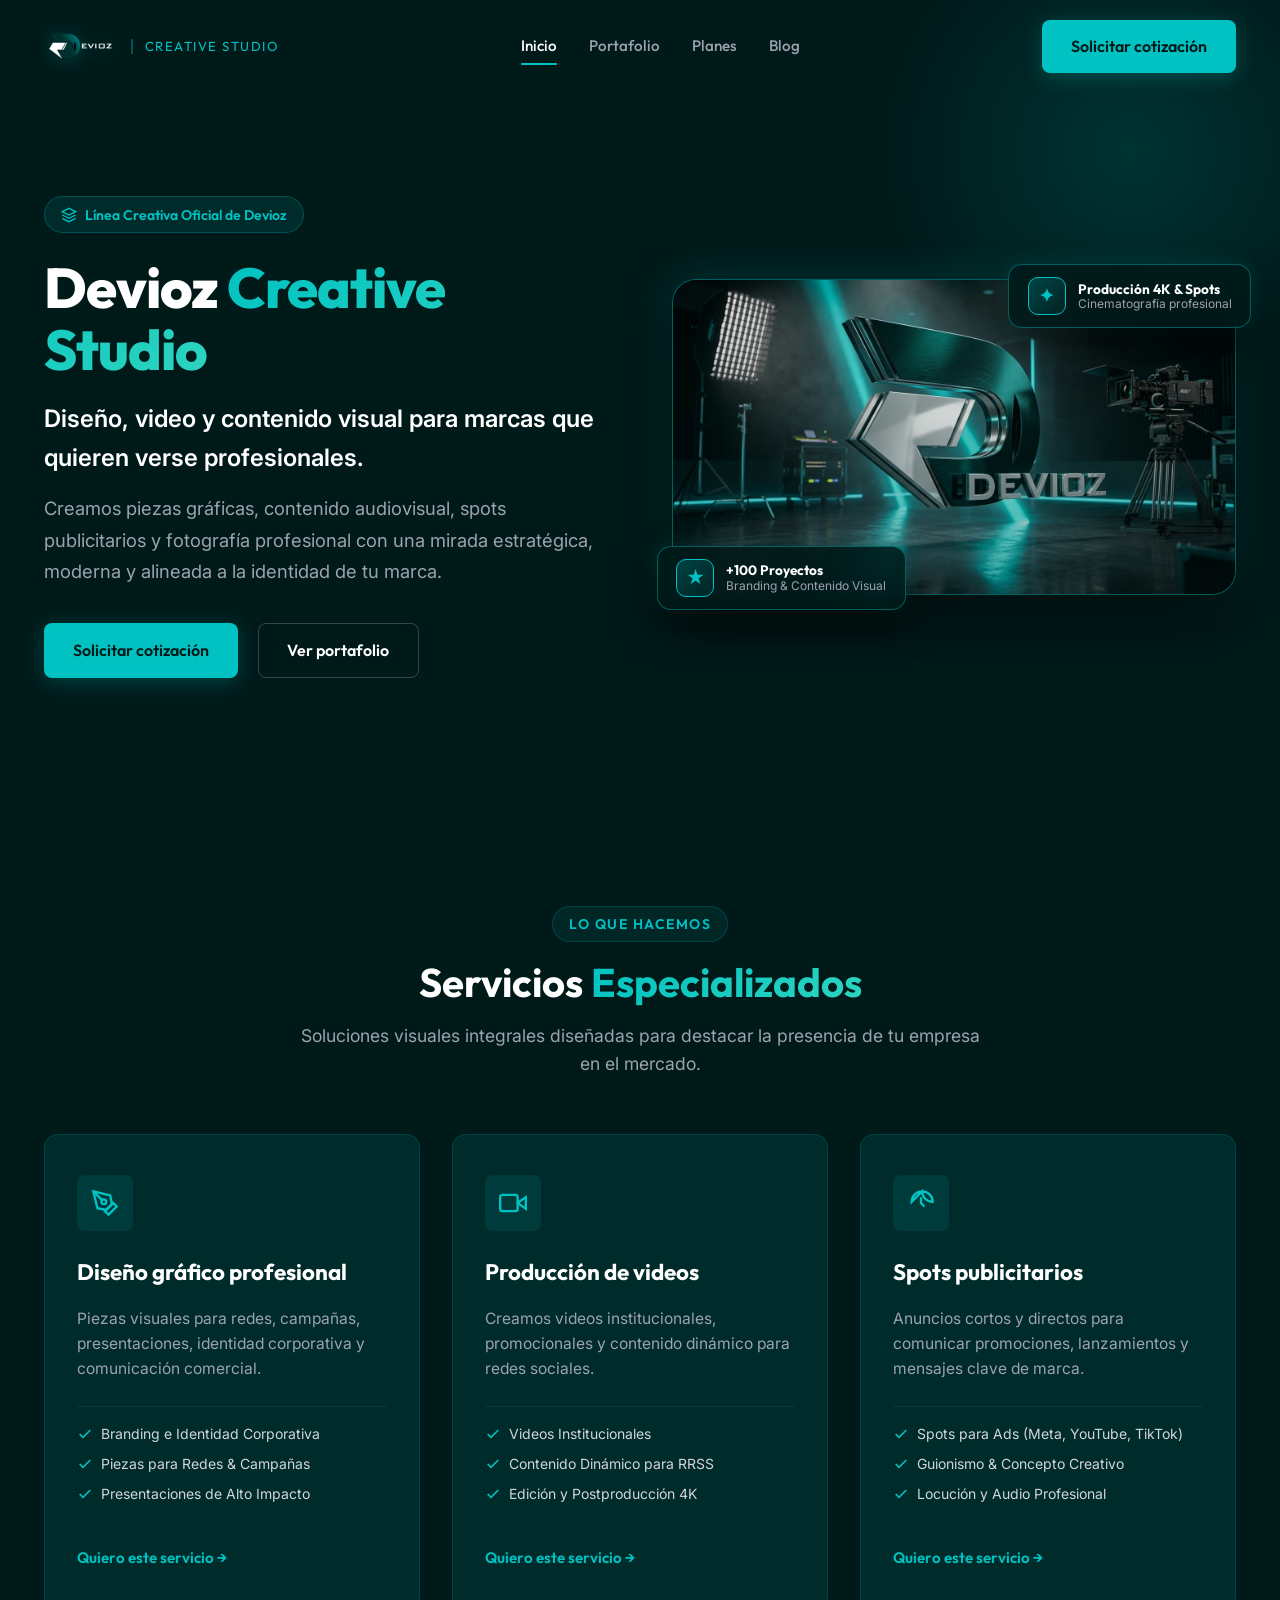
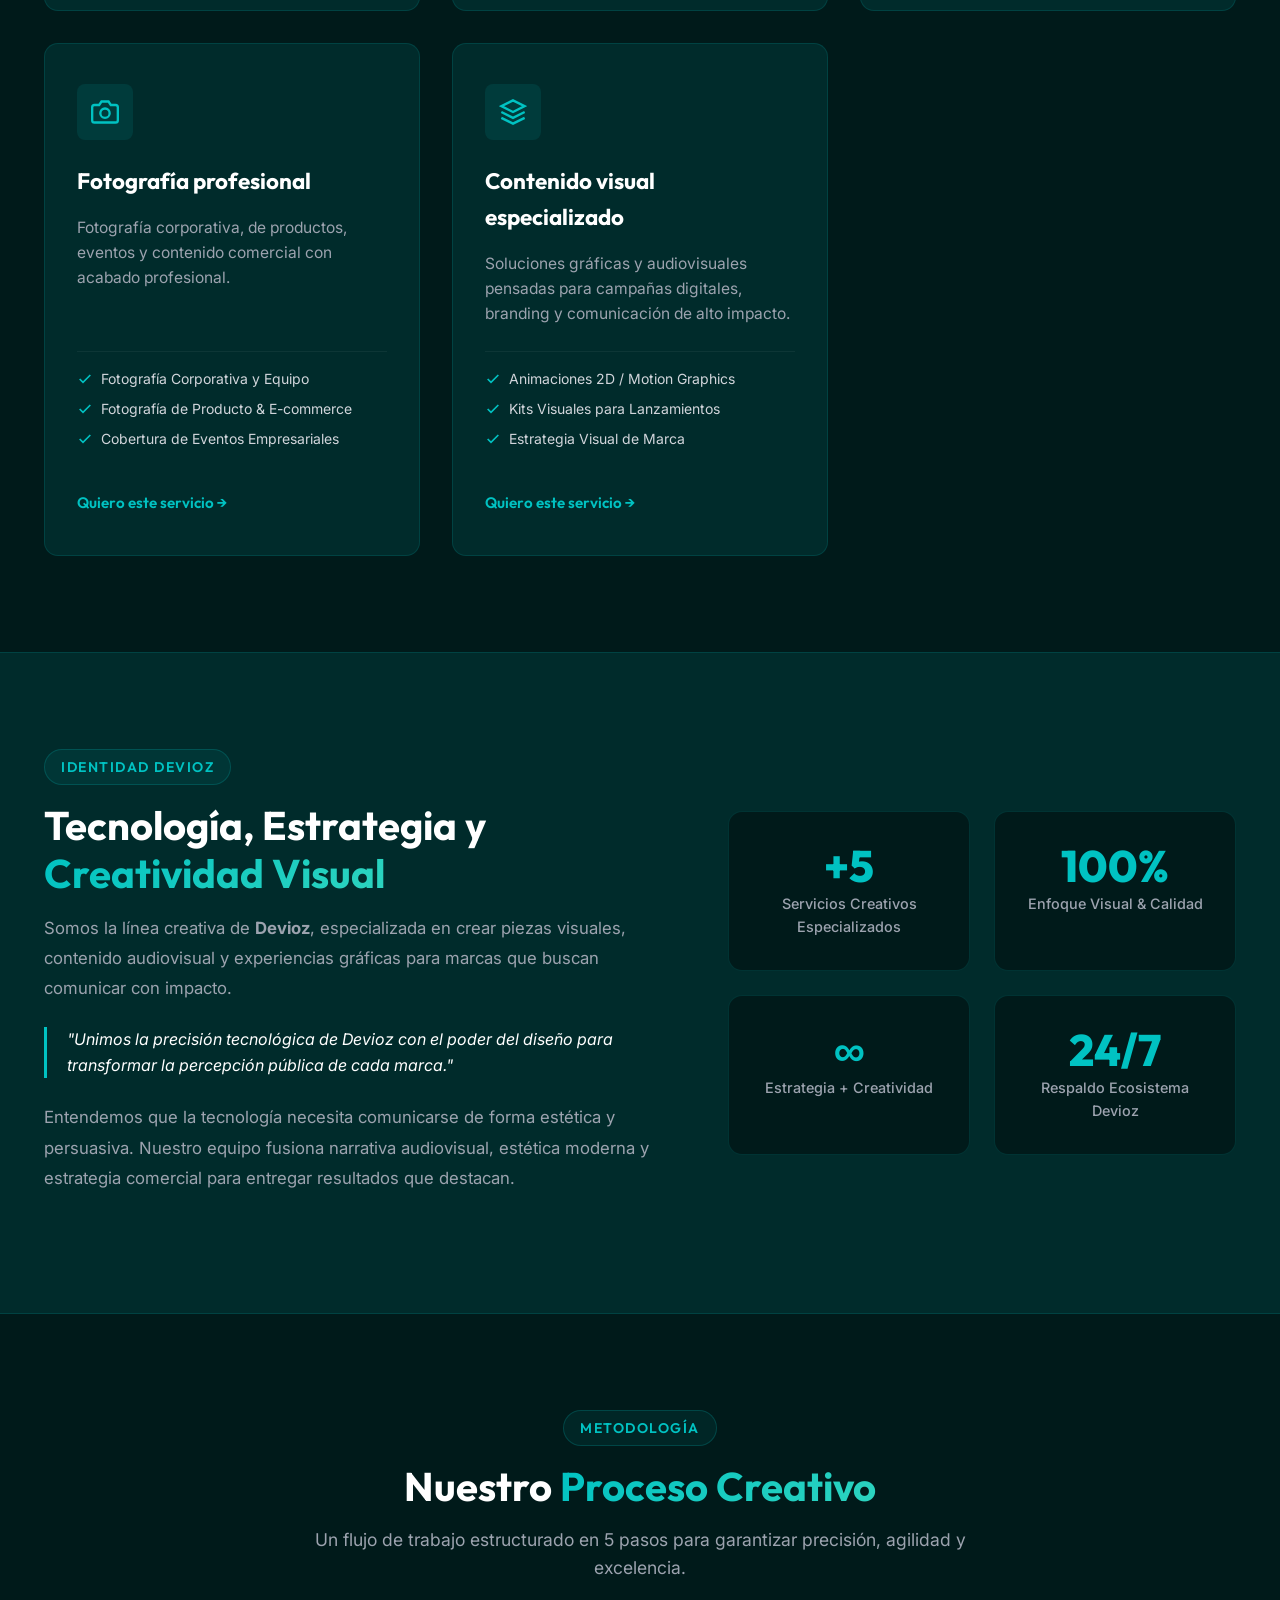
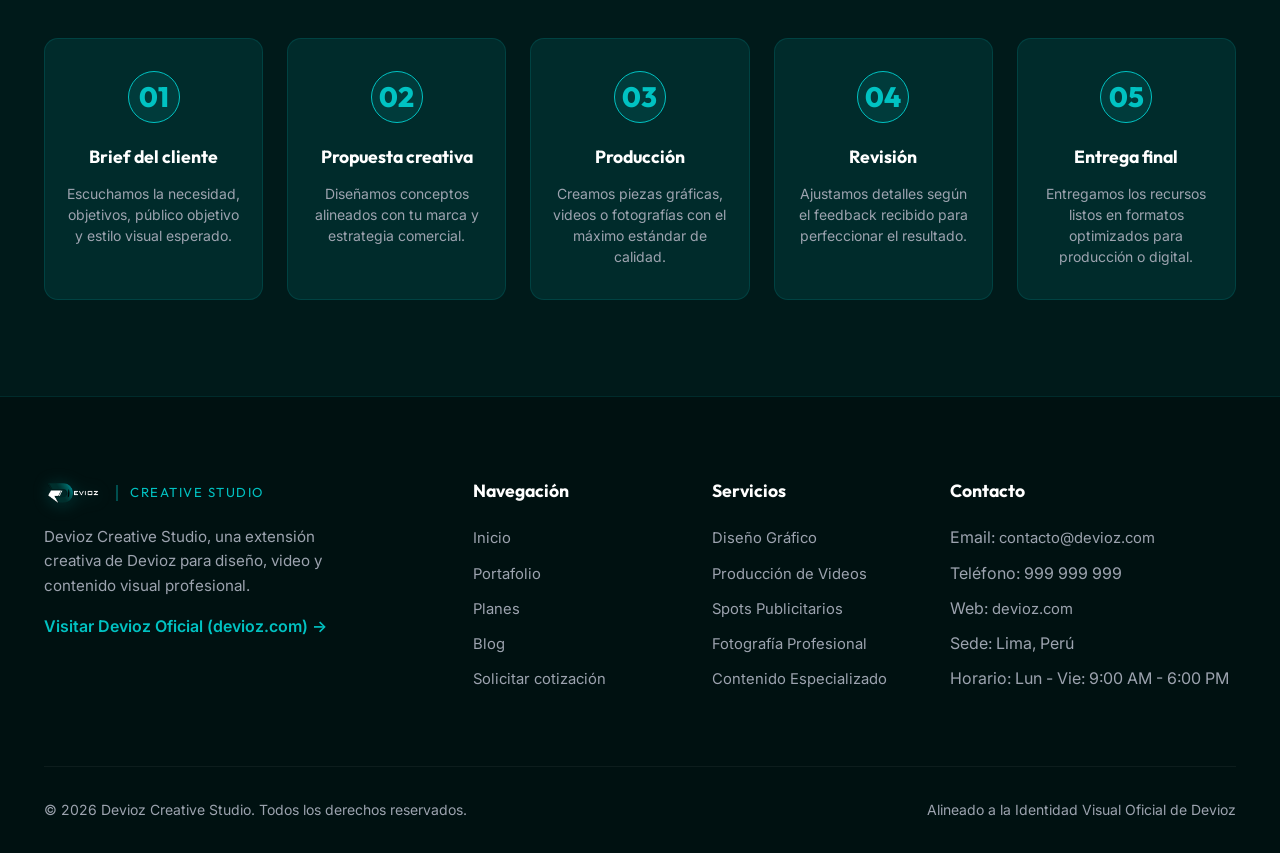
==== commit 8f35e1f4: "feat(navigation): add Planes and Blog pages and update main navigation" ====
--- a/frontend/index.html
+++ b/frontend/index.html
@@ -30,6 +30,8 @@
       <nav class="nav-menu" id="nav-menu">
         <a href="/inicio" class="nav-link active">Inicio</a>
         <a href="/portafolio" class="nav-link">Portafolio</a>
+        <a href="/planes" class="nav-link">Planes</a>
+        <a href="/blog" class="nav-link">Blog</a>
       </nav>
 
       <div class="nav-cta">
@@ -375,6 +377,8 @@
           <ul class="footer-links">
             <li><a href="/inicio">Inicio</a></li>
             <li><a href="/portafolio">Portafolio</a></li>
+            <li><a href="/planes">Planes</a></li>
+            <li><a href="/blog">Blog</a></li>
             <li><a href="/cotizacion">Solicitar cotización</a></li>
           </ul>
         </div>
--- a/frontend/assets/css/style.css
+++ b/frontend/assets/css/style.css
@@ -1248,4 +1248,439 @@
   }
 }
 
-
+/* ==========================================================================
+   PRICING & PLANES SECTION
+   ========================================================================== */
+.pricing-section {
+  padding: 3rem 0 5rem 0;
+  position: relative;
+}
+
+.pricing-grid {
+  display: grid;
+  grid-template-columns: repeat(3, 1fr);
+  gap: 2rem;
+  align-items: stretch;
+  margin-bottom: 4rem;
+}
+
+.pricing-card {
+  background: var(--devioz-dark-secondary);
+  border: 1px solid var(--devioz-border-dark);
+  border-radius: var(--radius-lg);
+  padding: 2.5rem 2rem;
+  display: flex;
+  flex-direction: column;
+  position: relative;
+  transition: transform 0.3s ease, border-color 0.3s ease, box-shadow 0.3s ease;
+}
+
+.pricing-card:hover {
+  transform: translateY(-8px);
+  border-color: rgba(0, 194, 194, 0.5);
+  box-shadow: 0 15px 35px rgba(0, 0, 0, 0.5), 0 0 25px rgba(0, 194, 194, 0.15);
+}
+
+.pricing-card.featured {
+  border-color: var(--devioz-primary);
+  background: linear-gradient(180deg, rgba(0, 194, 194, 0.08) 0%, rgba(13, 16, 23, 0.98) 100%);
+  box-shadow: 0 15px 40px rgba(0, 194, 194, 0.2);
+  transform: scale(1.03);
+}
+
+.pricing-card.featured:hover {
+  transform: scale(1.03) translateY(-8px);
+}
+
+.pricing-badge {
+  position: absolute;
+  top: -14px;
+  left: 50%;
+  transform: translateX(-50%);
+  background: var(--devioz-primary);
+  color: #07090e;
+  font-family: var(--font-heading);
+  font-size: 0.75rem;
+  font-weight: 800;
+  letter-spacing: 0.05em;
+  padding: 0.35rem 1.25rem;
+  border-radius: 20px;
+  text-transform: uppercase;
+  box-shadow: 0 4px 15px rgba(0, 194, 194, 0.4);
+}
+
+.pricing-header {
+  margin-bottom: 1.5rem;
+  text-align: left;
+}
+
+.pricing-name {
+  font-family: var(--font-heading);
+  font-size: 1.45rem;
+  font-weight: 700;
+  color: var(--devioz-white);
+  margin-bottom: 0.5rem;
+}
+
+.pricing-desc {
+  font-size: 0.885rem;
+  color: var(--devioz-gray);
+  line-height: 1.5;
+  min-height: 42px;
+}
+
+.pricing-price-box {
+  margin: 1.25rem 0 1.75rem 0;
+  padding-bottom: 1.5rem;
+  border-bottom: 1px solid var(--devioz-border-dark);
+}
+
+.pricing-currency-label {
+  font-size: 0.75rem;
+  text-transform: uppercase;
+  color: var(--devioz-primary);
+  letter-spacing: 0.05em;
+  font-weight: 700;
+  margin-bottom: 0.25rem;
+}
+
+.pricing-amount {
+  font-family: var(--font-heading);
+  font-size: 2.25rem;
+  font-weight: 800;
+  color: var(--devioz-white);
+  line-height: 1;
+}
+
+.pricing-period {
+  font-size: 0.85rem;
+  color: var(--devioz-gray);
+  font-weight: 400;
+}
+
+.pricing-features {
+  list-style: none;
+  padding: 0;
+  margin: 0 0 2rem 0;
+  flex-grow: 1;
+}
+
+.pricing-feature-item {
+  display: flex;
+  align-items: flex-start;
+  gap: 0.75rem;
+  margin-bottom: 0.85rem;
+  font-size: 0.9rem;
+  color: var(--devioz-light);
+  line-height: 1.45;
+}
+
+.pricing-feature-icon {
+  color: var(--devioz-primary);
+  font-size: 1rem;
+  line-height: 1.2;
+  flex-shrink: 0;
+}
+
+.pricing-cta {
+  width: 100%;
+  text-align: center;
+  justify-content: center;
+}
+
+/* Sección de Garantías y Beneficios */
+.guarantees-grid {
+  display: grid;
+  grid-template-columns: repeat(4, 1fr);
+  gap: 1.5rem;
+  margin-top: 3.5rem;
+  margin-bottom: 4.5rem;
+}
+
+.guarantee-card {
+  background: var(--devioz-dark-secondary);
+  border: 1px solid var(--devioz-border-dark);
+  border-radius: var(--radius-md);
+  padding: 1.75rem 1.25rem;
+  text-align: center;
+}
+
+.guarantee-icon {
+  font-size: 2rem;
+  color: var(--devioz-primary);
+  margin-bottom: 0.75rem;
+}
+
+.guarantee-title {
+  font-family: var(--font-heading);
+  font-size: 1rem;
+  font-weight: 700;
+  color: var(--devioz-white);
+  margin-bottom: 0.4rem;
+}
+
+.guarantee-text {
+  font-size: 0.85rem;
+  color: var(--devioz-gray);
+  line-height: 1.5;
+}
+
+/* Acordeón de FAQ */
+.faq-container {
+  max-width: 820px;
+  margin: 0 auto 4rem auto;
+}
+
+.faq-item {
+  background: var(--devioz-dark-secondary);
+  border: 1px solid var(--devioz-border-dark);
+  border-radius: var(--radius-md);
+  margin-bottom: 1rem;
+  overflow: hidden;
+  transition: border-color 0.25s ease;
+}
+
+.faq-item.active {
+  border-color: rgba(0, 194, 194, 0.4);
+}
+
+.faq-question {
+  width: 100%;
+  padding: 1.25rem 1.5rem;
+  display: flex;
+  justify-content: space-between;
+  align-items: center;
+  background: transparent;
+  border: none;
+  font-family: var(--font-heading);
+  font-size: 1.05rem;
+  font-weight: 600;
+  color: var(--devioz-white);
+  text-align: left;
+  cursor: pointer;
+  gap: 1rem;
+}
+
+.faq-icon {
+  font-size: 1.35rem;
+  color: var(--devioz-primary);
+  transition: transform 0.3s ease;
+  line-height: 1;
+}
+
+.faq-item.active .faq-icon {
+  transform: rotate(45deg);
+}
+
+.faq-answer {
+  max-height: 0;
+  overflow: hidden;
+  transition: max-height 0.35s ease, padding 0.35s ease;
+  padding: 0 1.5rem;
+  color: var(--devioz-gray);
+  font-size: 0.92rem;
+  line-height: 1.6;
+}
+
+.faq-item.active .faq-answer {
+  padding-bottom: 1.25rem;
+}
+
+/* ==========================================================================
+   BLOG SECTION
+   ========================================================================== */
+.blog-section {
+  padding: 3rem 0 5rem 0;
+}
+
+.blog-filter-bar {
+  display: flex;
+  flex-wrap: wrap;
+  gap: 0.75rem;
+  justify-content: center;
+  margin-bottom: 3.5rem;
+}
+
+.blog-filter-btn {
+  background: var(--devioz-dark-secondary);
+  border: 1px solid var(--devioz-border-dark);
+  color: var(--devioz-light);
+  font-family: var(--font-heading);
+  font-size: 0.875rem;
+  font-weight: 600;
+  padding: 0.6rem 1.35rem;
+  border-radius: 30px;
+  cursor: pointer;
+  transition: var(--transition-fast);
+}
+
+.blog-filter-btn:hover,
+.blog-filter-btn.active {
+  background: var(--devioz-primary);
+  border-color: var(--devioz-primary);
+  color: #07090e;
+  box-shadow: 0 4px 15px rgba(0, 194, 194, 0.3);
+}
+
+.blog-grid {
+  display: grid;
+  grid-template-columns: repeat(3, 1fr);
+  gap: 2rem;
+  margin-bottom: 4.5rem;
+}
+
+.blog-card {
+  background: var(--devioz-dark-secondary);
+  border: 1px solid var(--devioz-border-dark);
+  border-radius: var(--radius-md);
+  overflow: hidden;
+  display: flex;
+  flex-direction: column;
+  transition: transform 0.3s ease, border-color 0.3s ease, box-shadow 0.3s ease;
+}
+
+.blog-card:hover {
+  transform: translateY(-6px);
+  border-color: rgba(0, 194, 194, 0.45);
+  box-shadow: 0 14px 30px rgba(0, 0, 0, 0.4), 0 0 20px rgba(0, 194, 194, 0.1);
+}
+
+.blog-thumb-wrap {
+  position: relative;
+  overflow: hidden;
+  height: 220px;
+  background: #0d1017;
+}
+
+.blog-thumb {
+  width: 100%;
+  height: 100%;
+  object-fit: cover;
+  transition: transform 0.45s ease;
+}
+
+.blog-card:hover .blog-thumb {
+  transform: scale(1.06);
+}
+
+.blog-tag-badge {
+  position: absolute;
+  top: 1rem;
+  left: 1rem;
+  background: rgba(13, 16, 23, 0.85);
+  border: 1px solid var(--devioz-primary);
+  color: var(--devioz-primary);
+  font-size: 0.75rem;
+  font-weight: 700;
+  padding: 0.25rem 0.75rem;
+  border-radius: 20px;
+  backdrop-filter: blur(8px);
+  text-transform: uppercase;
+  letter-spacing: 0.05em;
+}
+
+.blog-body {
+  padding: 1.5rem;
+  display: flex;
+  flex-direction: column;
+  flex-grow: 1;
+}
+
+.blog-meta {
+  display: flex;
+  align-items: center;
+  gap: 1rem;
+  font-size: 0.8rem;
+  color: var(--devioz-gray);
+  margin-bottom: 0.75rem;
+}
+
+.blog-title {
+  font-family: var(--font-heading);
+  font-size: 1.15rem;
+  font-weight: 700;
+  color: var(--devioz-white);
+  line-height: 1.45;
+  margin-bottom: 0.75rem;
+  transition: color 0.2s ease;
+}
+
+.blog-card:hover .blog-title {
+  color: var(--devioz-primary);
+}
+
+.blog-excerpt {
+  font-size: 0.875rem;
+  color: var(--devioz-gray);
+  line-height: 1.6;
+  margin-bottom: 1.25rem;
+  flex-grow: 1;
+}
+
+.blog-footer {
+  display: flex;
+  align-items: center;
+  justify-content: space-between;
+  padding-top: 1rem;
+  border-top: 1px solid rgba(255, 255, 255, 0.05);
+}
+
+.blog-read-more {
+  color: var(--devioz-primary);
+  font-family: var(--font-heading);
+  font-size: 0.875rem;
+  font-weight: 700;
+  display: inline-flex;
+  align-items: center;
+  gap: 0.35rem;
+  transition: gap 0.2s ease;
+}
+
+.blog-card:hover .blog-read-more {
+  gap: 0.6rem;
+}
+
+.blog-author {
+  font-size: 0.8rem;
+  color: var(--devioz-gray);
+}
+
+/* Media Queries Responsivas para Planes y Blog */
+@media (max-width: 1024px) {
+  .pricing-grid {
+    grid-template-columns: repeat(2, 1fr);
+  }
+  .pricing-card.featured {
+    grid-column: span 2;
+    transform: none;
+  }
+  .pricing-card.featured:hover {
+    transform: translateY(-8px);
+  }
+  .blog-grid {
+    grid-template-columns: repeat(2, 1fr);
+  }
+  .guarantees-grid {
+    grid-template-columns: repeat(2, 1fr);
+  }
+}
+
+@media (max-width: 768px) {
+  .pricing-grid {
+    grid-template-columns: 1fr;
+  }
+  .pricing-card.featured {
+    grid-column: span 1;
+  }
+  .blog-grid {
+    grid-template-columns: 1fr;
+  }
+  .guarantees-grid {
+    grid-template-columns: 1fr;
+  }
+  .blog-thumb-wrap {
+    height: 190px;
+  }
+}
+
+
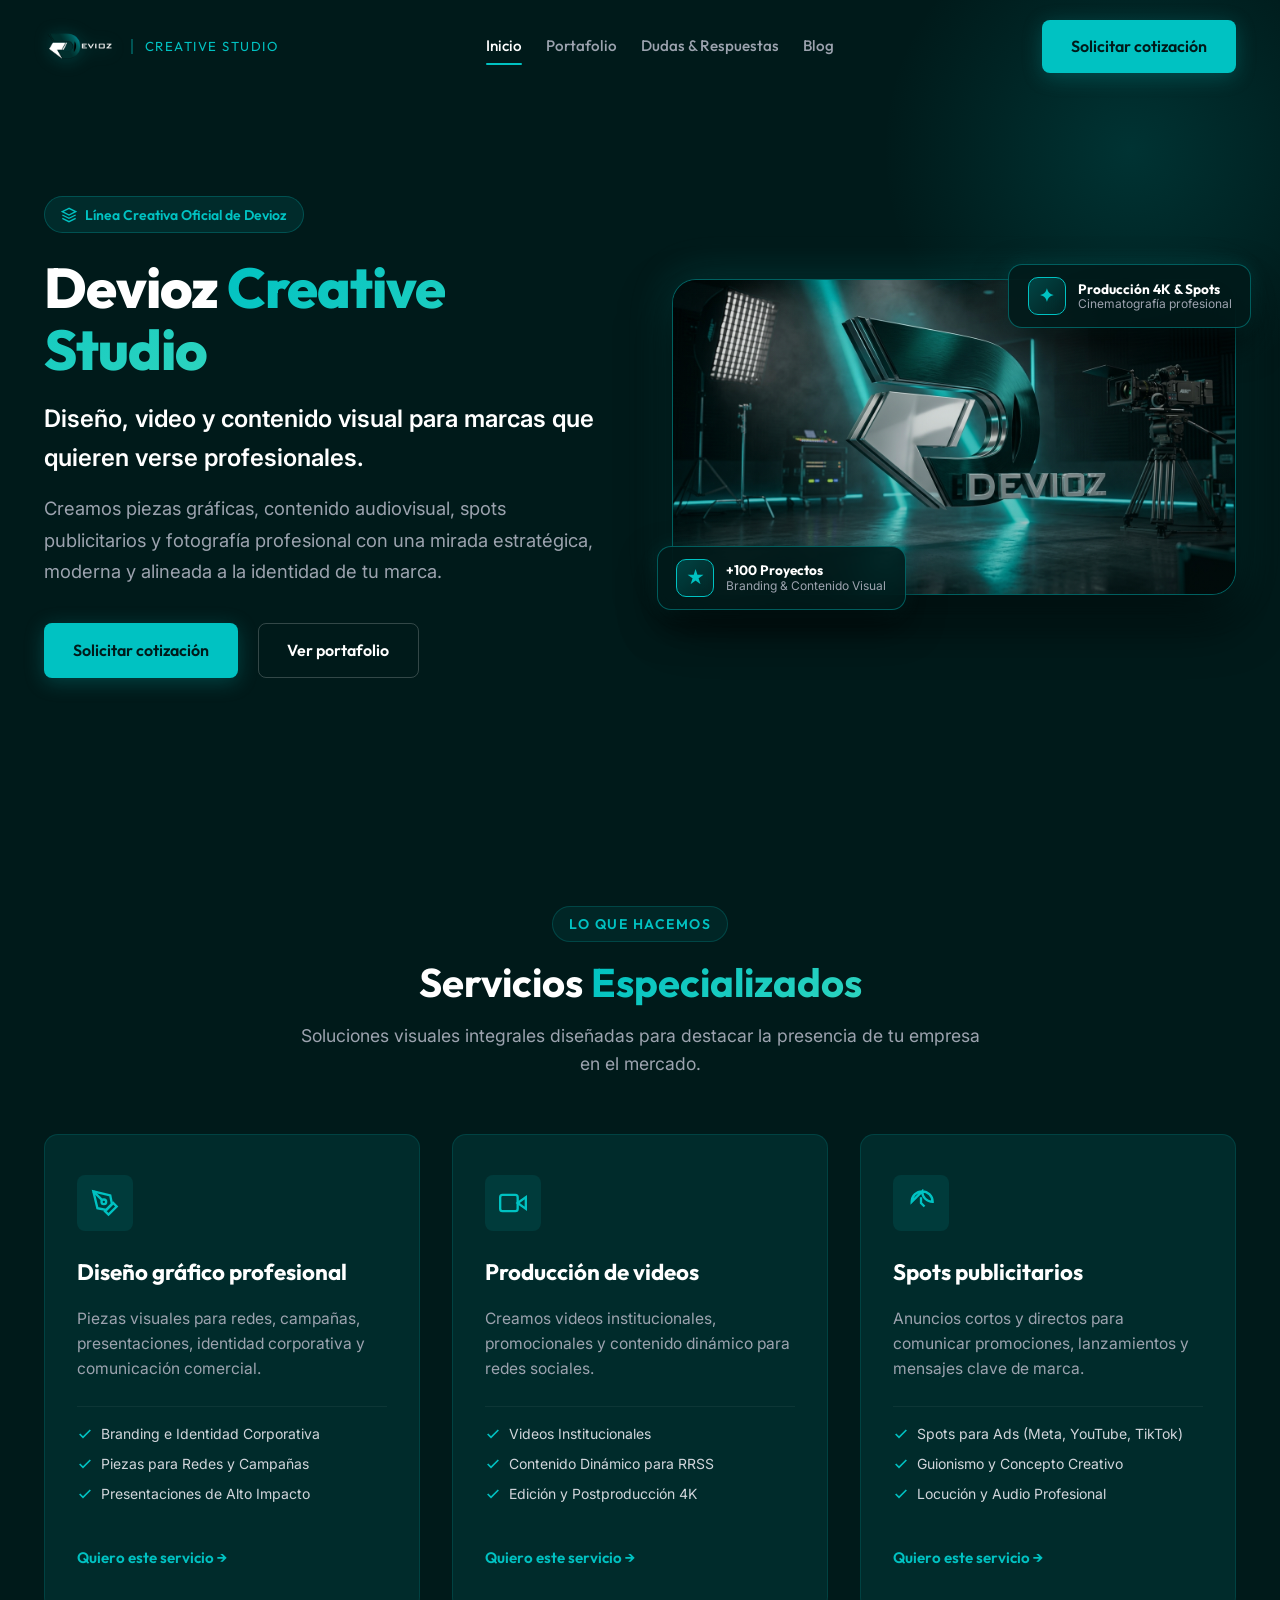
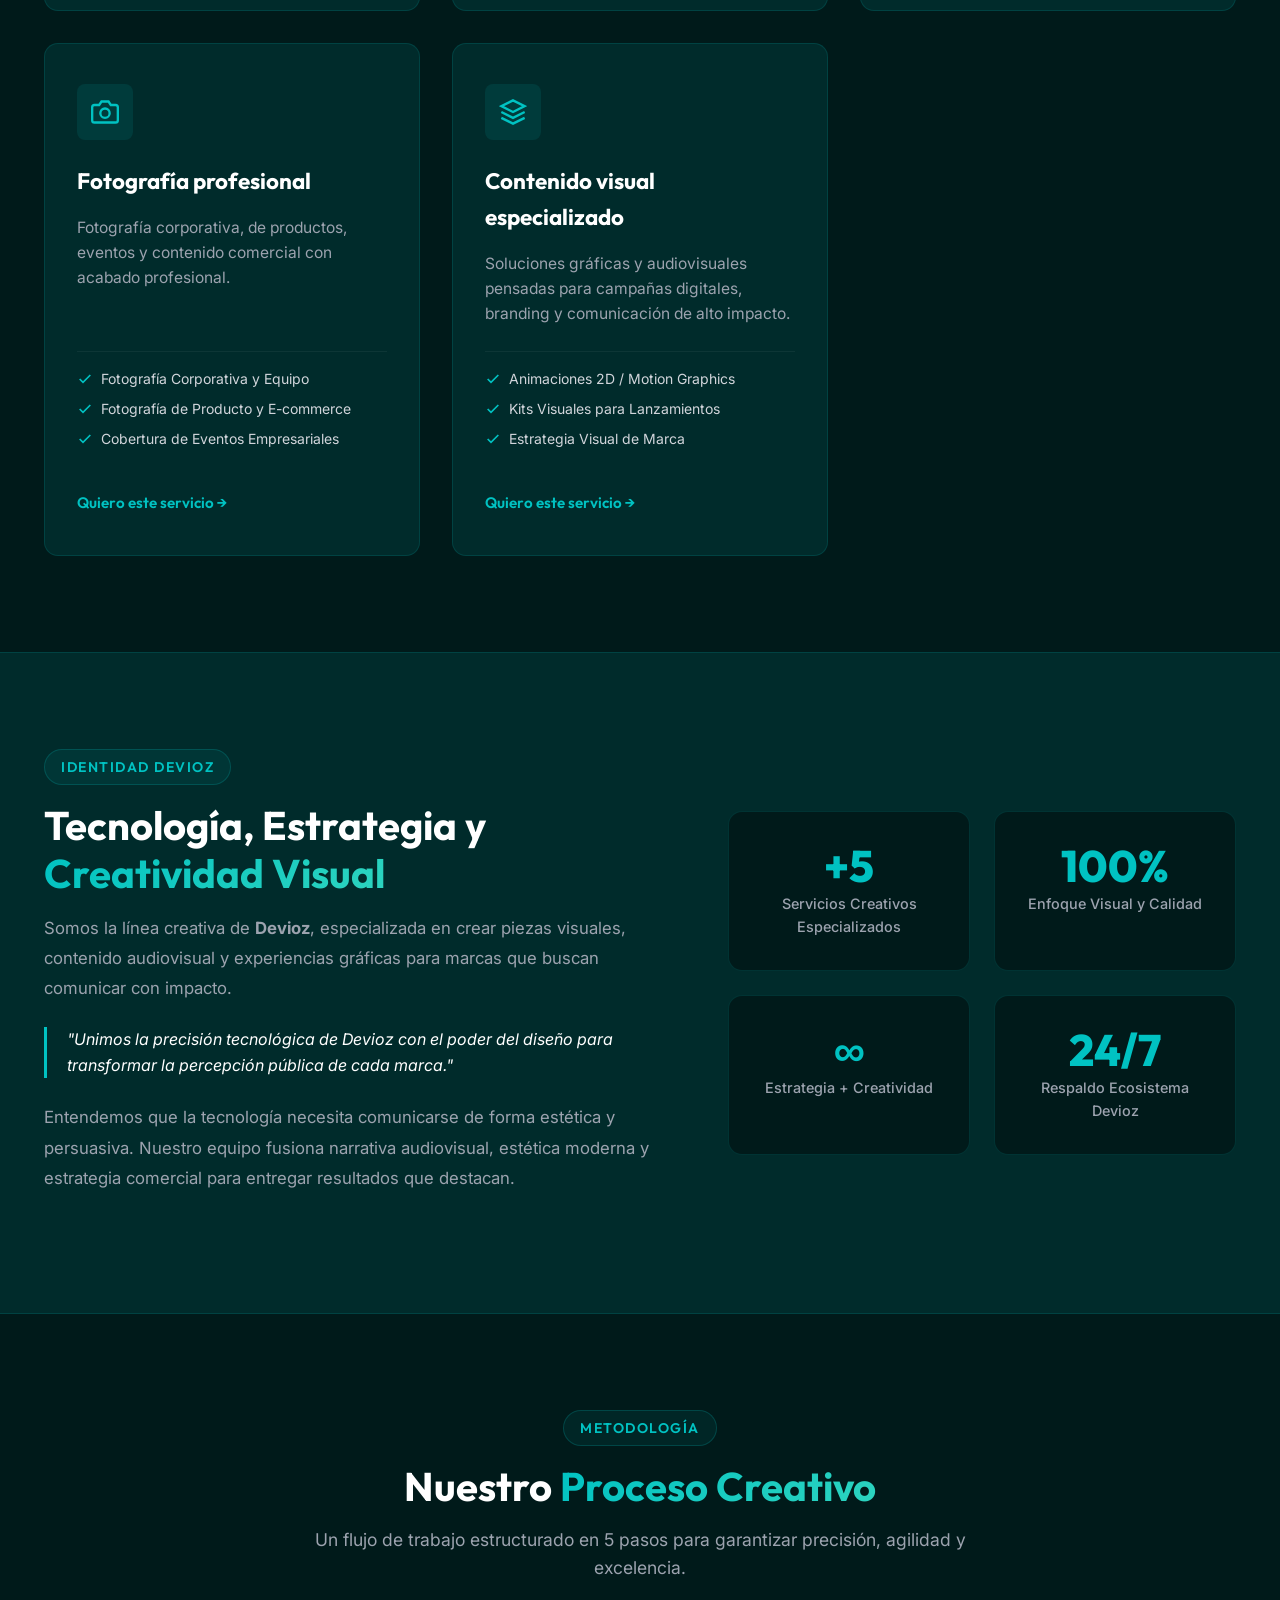
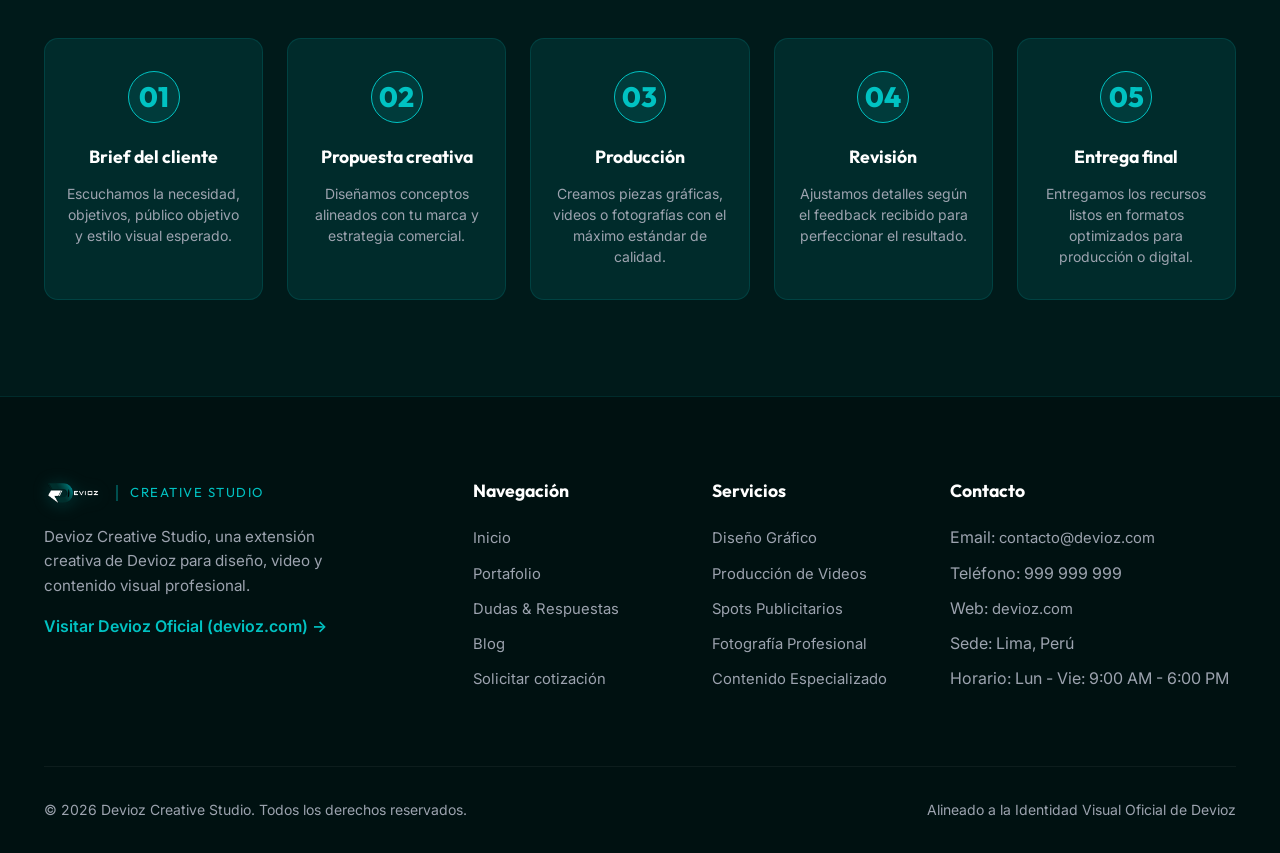
==== commit fce15b8f: "feat(navigation): replace Planes with Dudas & Respuestas (/preguntas) and remove portfolio CTA banne" ====
--- a/frontend/index.html
+++ b/frontend/index.html
@@ -30,7 +30,7 @@
       <nav class="nav-menu" id="nav-menu">
         <a href="/inicio" class="nav-link active">Inicio</a>
         <a href="/portafolio" class="nav-link">Portafolio</a>
-        <a href="/planes" class="nav-link">Planes</a>
+        <a href="/preguntas" class="nav-link">Dudas &amp; Respuestas</a>
         <a href="/blog" class="nav-link">Blog</a>
       </nav>
 
@@ -127,7 +127,7 @@
               </li>
               <li>
                 <svg width="16" height="16" viewBox="0 0 24 24" fill="none" stroke="currentColor" stroke-width="2.5"><polyline points="20 6 9 17 4 12"/></svg>
-                Piezas para Redes & Campañas
+                Piezas para Redes y Campañas
               </li>
               <li>
                 <svg width="16" height="16" viewBox="0 0 24 24" fill="none" stroke="currentColor" stroke-width="2.5"><polyline points="20 6 9 17 4 12"/></svg>
@@ -189,7 +189,7 @@
               </li>
               <li>
                 <svg width="16" height="16" viewBox="0 0 24 24" fill="none" stroke="currentColor" stroke-width="2.5"><polyline points="20 6 9 17 4 12"/></svg>
-                Guionismo & Concepto Creativo
+                Guionismo y Concepto Creativo
               </li>
               <li>
                 <svg width="16" height="16" viewBox="0 0 24 24" fill="none" stroke="currentColor" stroke-width="2.5"><polyline points="20 6 9 17 4 12"/></svg>
@@ -220,7 +220,7 @@
               </li>
               <li>
                 <svg width="16" height="16" viewBox="0 0 24 24" fill="none" stroke="currentColor" stroke-width="2.5"><polyline points="20 6 9 17 4 12"/></svg>
-                Fotografía de Producto & E-commerce
+                Fotografía de Producto y E-commerce
               </li>
               <li>
                 <svg width="16" height="16" viewBox="0 0 24 24" fill="none" stroke="currentColor" stroke-width="2.5"><polyline points="20 6 9 17 4 12"/></svg>
@@ -291,7 +291,7 @@
           </div>
           <div class="stat-card">
             <div class="stat-number">100%</div>
-            <div class="stat-label">Enfoque Visual & Calidad</div>
+            <div class="stat-label">Enfoque Visual y Calidad</div>
           </div>
           <div class="stat-card">
             <div class="stat-number">&infin;</div>
@@ -377,7 +377,7 @@
           <ul class="footer-links">
             <li><a href="/inicio">Inicio</a></li>
             <li><a href="/portafolio">Portafolio</a></li>
-            <li><a href="/planes">Planes</a></li>
+            <li><a href="/preguntas">Dudas &amp; Respuestas</a></li>
             <li><a href="/blog">Blog</a></li>
             <li><a href="/cotizacion">Solicitar cotización</a></li>
           </ul>
--- a/frontend/assets/css/style.css
+++ b/frontend/assets/css/style.css
@@ -252,7 +252,7 @@
 .nav-menu {
   display: flex;
   align-items: center;
-  gap: 2rem;
+  gap: 1.5rem;
 }
 
 .nav-link {
@@ -262,6 +262,7 @@
   color: var(--devioz-gray);
   position: relative;
   padding: 0.4rem 0;
+  white-space: nowrap;
 }
 
 .nav-link:hover,
@@ -290,6 +291,11 @@
   display: flex;
   align-items: center;
   gap: 1rem;
+  flex-shrink: 0;
+}
+
+.nav-cta .btn {
+  white-space: nowrap;
 }
 
 .mobile-toggle {
@@ -625,7 +631,7 @@
   justify-content: center;
   gap: 0.75rem;
   flex-wrap: wrap;
-  margin-bottom: 3rem;
+  margin-bottom: 2rem;
 }
 
 .filter-btn {
@@ -1129,18 +1135,34 @@
 }
 
 /* ==========================================================================
-   PÁGINAS INDEPENDIENTES (PORTAFOLIO & COTIZACIÓN)
+   PÁGINAS INDEPENDIENTES (PORTAFOLIO, PLANES, BLOG & COTIZACIÓN)
    ========================================================================== */
 .page-header-section {
-  padding-top: 9.5rem;
-  padding-bottom: 5rem;
-  min-height: 80vh;
+  padding-top: 7rem;
+  padding-bottom: 1.25rem;
   position: relative;
   overflow: hidden;
+  text-align: center;
 }
 
 .page-header-section .section-header {
-  margin-bottom: 2.5rem;
+  margin-bottom: 0;
+  max-width: 820px;
+}
+
+.page-header-section .section-subtitle {
+  margin-bottom: 0;
+}
+
+.page-header-section .contact-wrapper {
+  margin-top: 2rem;
+  margin-bottom: 2rem;
+}
+
+.portfolio-section {
+  padding-top: 1.25rem;
+  padding-bottom: 5rem;
+  position: relative;
 }
 
 /* Banner de CTA al final de páginas */
@@ -1252,7 +1274,7 @@
    PRICING & PLANES SECTION
    ========================================================================== */
 .pricing-section {
-  padding: 3rem 0 5rem 0;
+  padding: 1.25rem 0 5rem 0;
   position: relative;
 }
 
@@ -1490,7 +1512,7 @@
    BLOG SECTION
    ========================================================================== */
 .blog-section {
-  padding: 3rem 0 5rem 0;
+  padding: 1.25rem 0 5rem 0;
 }
 
 .blog-filter-bar {
@@ -1498,7 +1520,7 @@
   flex-wrap: wrap;
   gap: 0.75rem;
   justify-content: center;
-  margin-bottom: 3.5rem;
+  margin-bottom: 2rem;
 }
 
 .blog-filter-btn {
